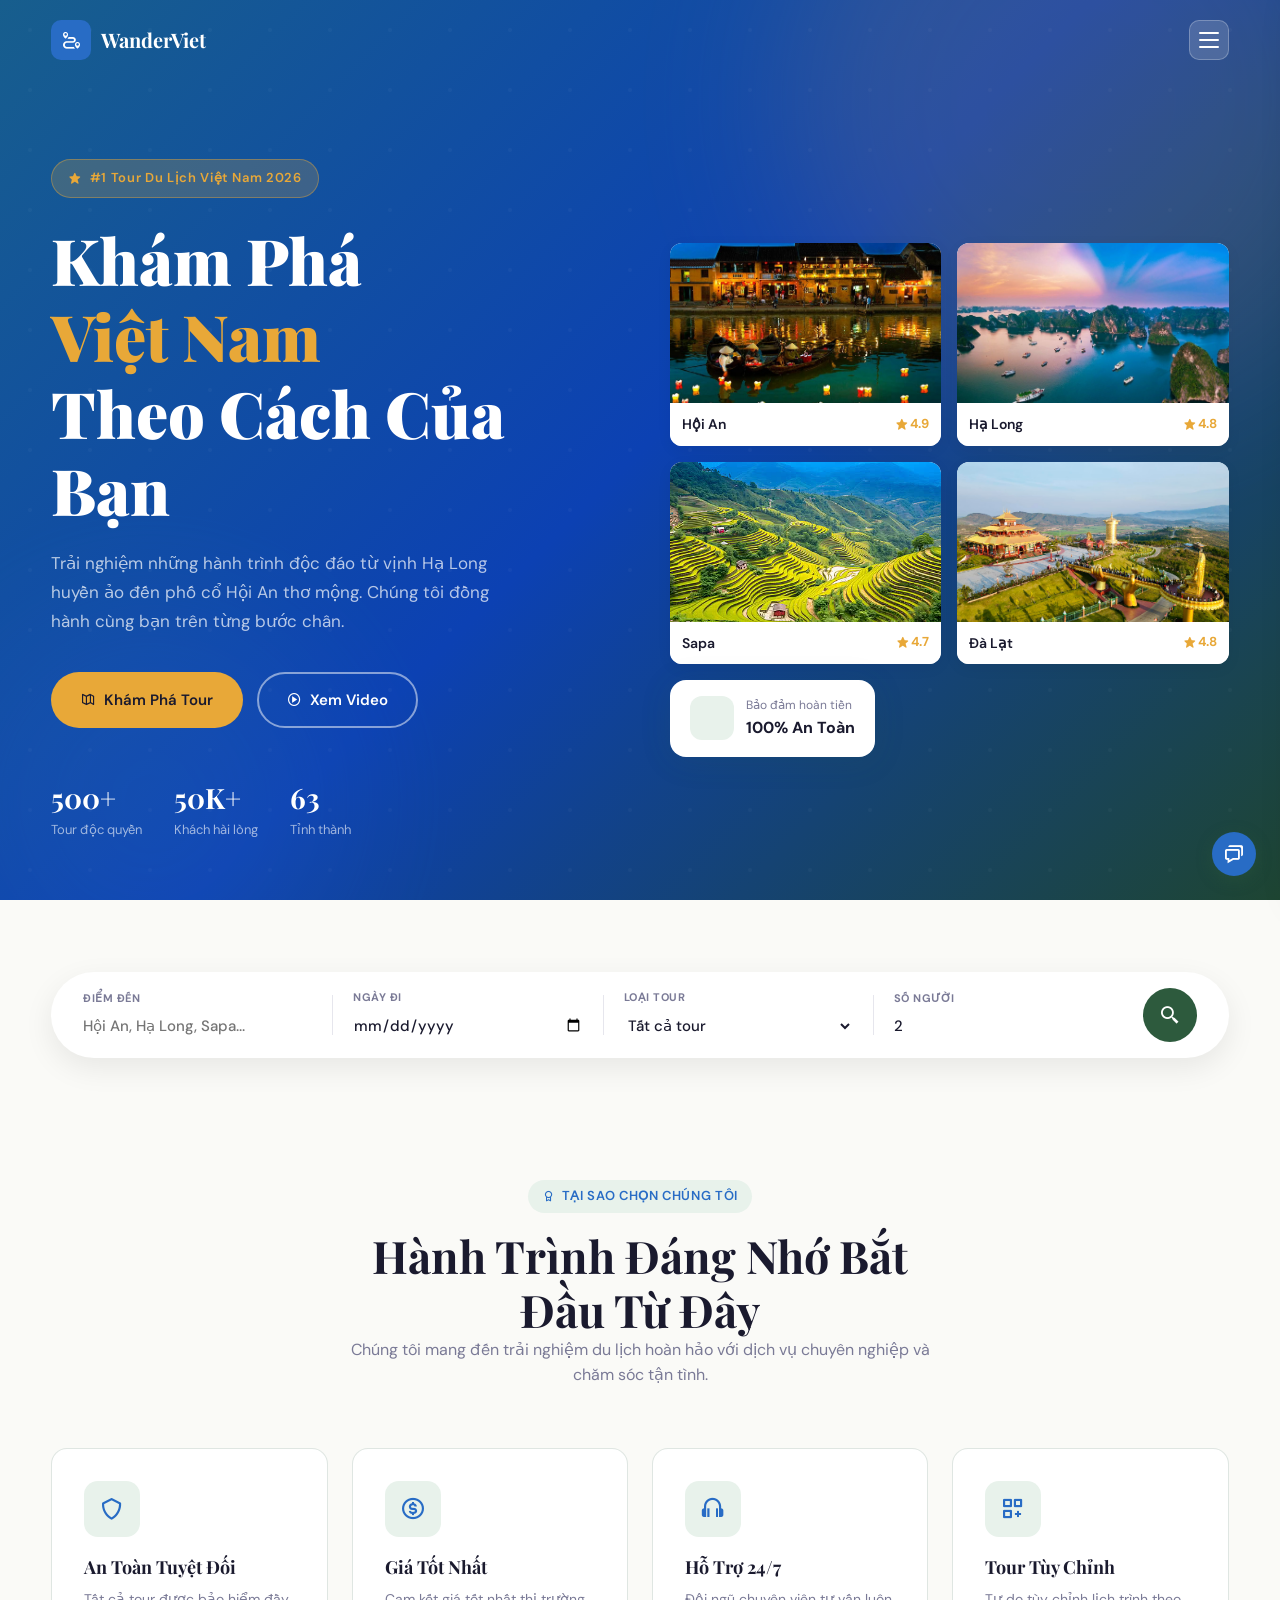
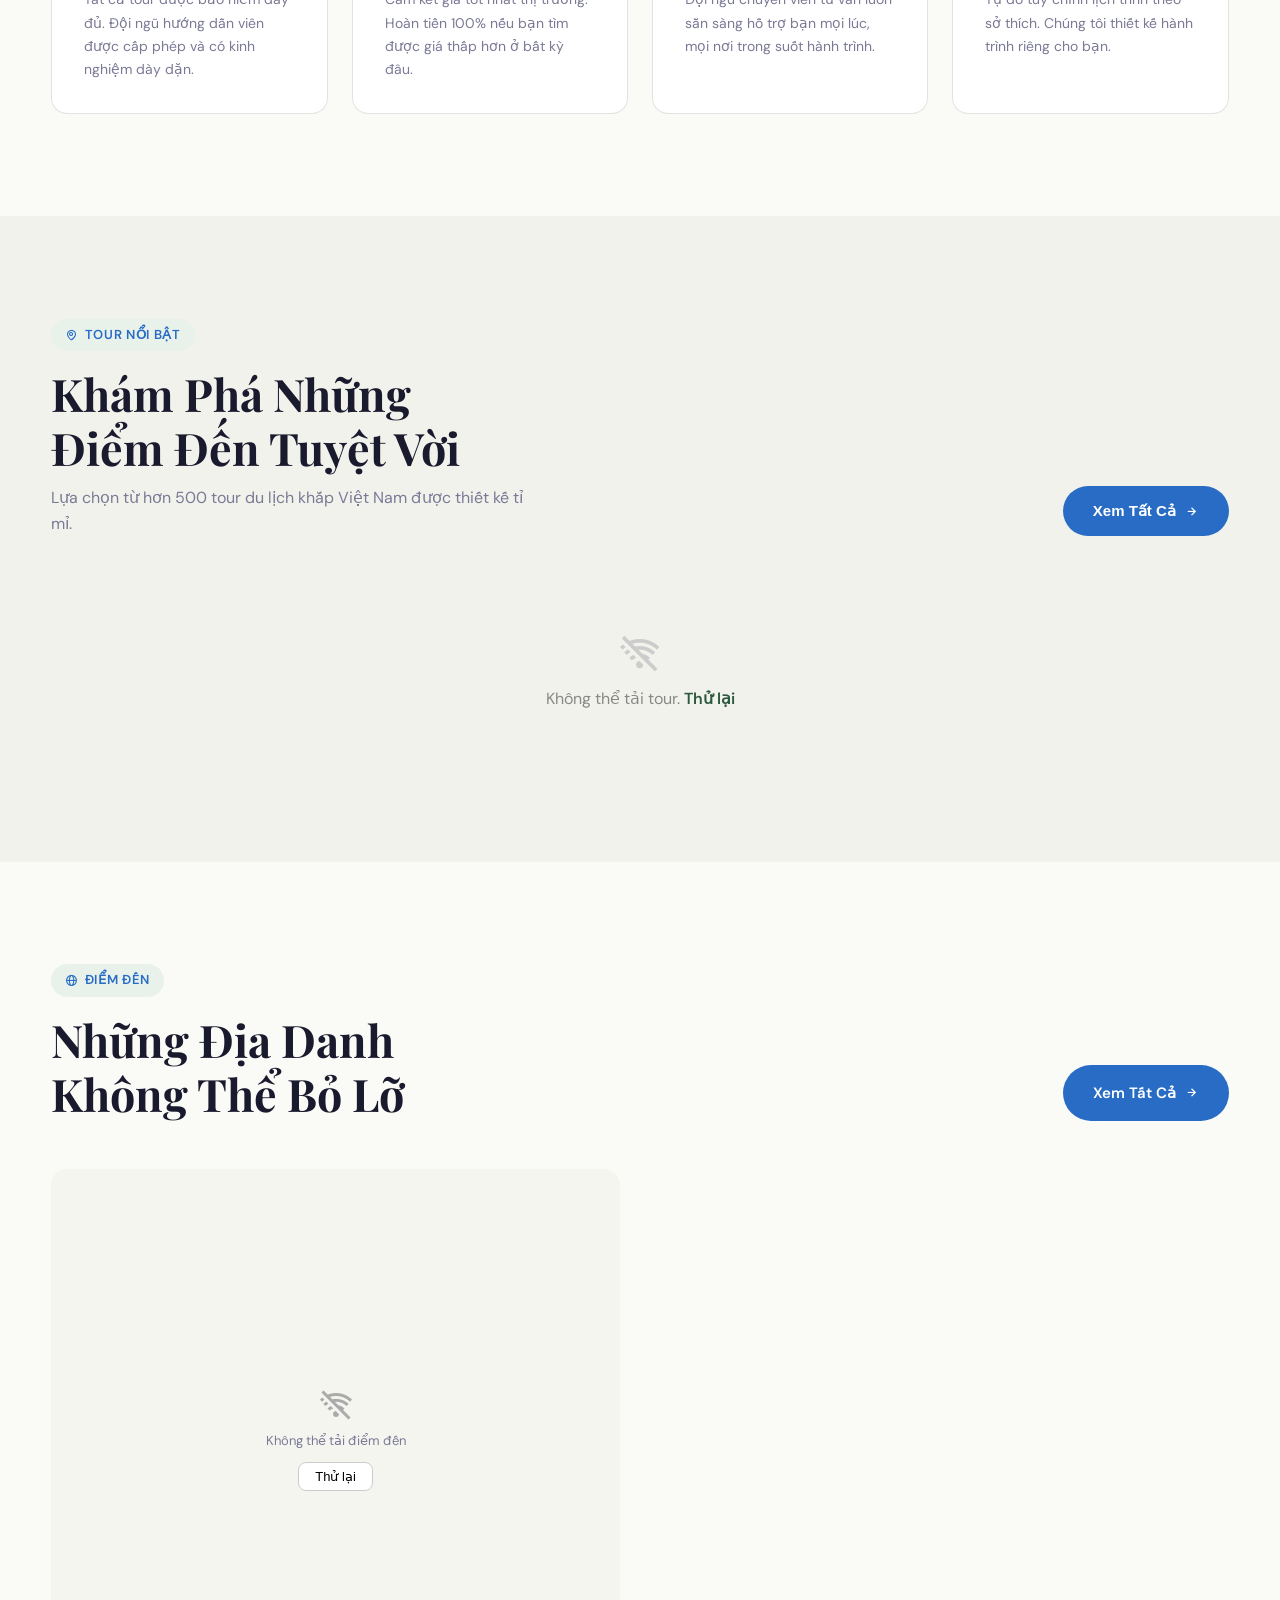
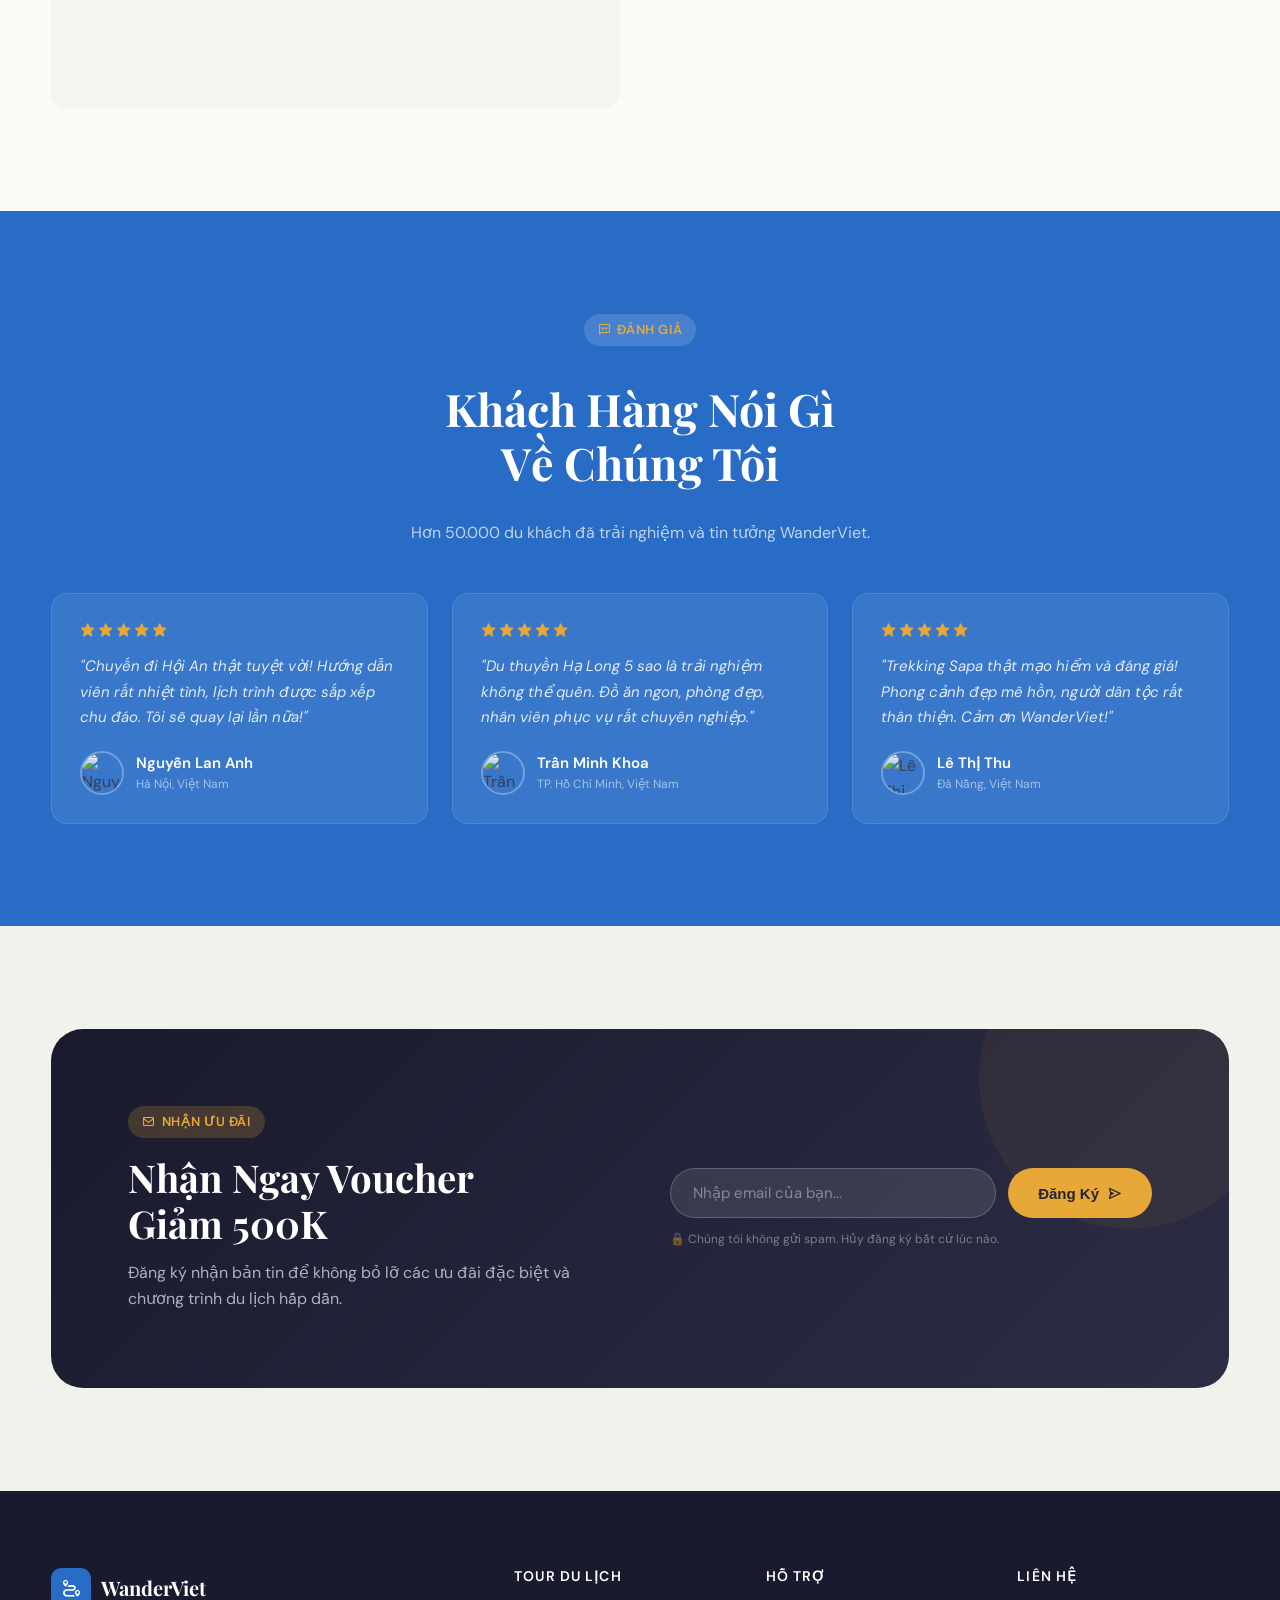
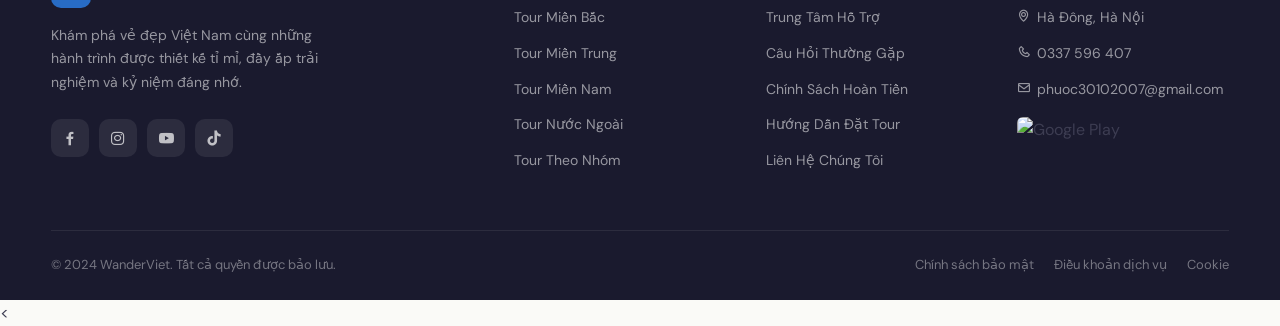
==== index.html @ bd436103 "Cap nhat trang web" ====
<!DOCTYPE html>
<html lang="vi">

<head>
    <meta charset="UTF-8">
    <meta name="viewport" content="width=device-width, initial-scale=1.0">
    <title>WanderViet — Khám Phá Việt Nam</title>
    <link rel="preconnect" href="https://fonts.googleapis.com">
    <link
        href="https://fonts.googleapis.com/css2?family=Playfair+Display:wght@400;700;900&family=DM+Sans:wght@300;400;500;600&display=swap"
        rel="stylesheet">
    <link rel="stylesheet" href="https://unpkg.com/boxicons@2.1.4/css/boxicons.min.css">
    <link rel="stylesheet" href="css/app.css">
    <script>
        // Chạy sớm nhất có thể (trước khi render DOM) để tránh flash chữ "Đăng nhập"
        (function() {
            try {
                var raw = sessionStorage.getItem('currentUser')
                    || localStorage.getItem('currentUser')
                    || localStorage.getItem('googleUser');
                if (raw && JSON.parse(raw)) {
                    // Inject style tạm thời ẩn nav-guest ngay lập tức
                    var s = document.createElement('style');
                    s.id = '_auth_pre';
                    s.textContent = '#nav-guest { display: none !important; } #mobile-login-link { display: none !important; }';
                    document.head.appendChild(s);
                }
            } catch(e) {}
        })();
    </script>
</head>

<body>

    <nav class="navbar" id="navbar">
        <div class="container">
            <a href="index.html" class="nav-logo">
                <div class="nav-logo-icon">
                    <i class='bx bx-trip'></i>
                </div>
                <span class="nav-logo-text">WanderViet</span>
            </a>
            <ul class="nav-links">
                <li><a href="#tours">Tour</a></li>
                <li><a href="#destinations">Điểm Đến</a></li>
                <li><a href="#about">Về Chúng Tôi</a></li>
                <li><a href="#blog">Blog</a></li>
                <li><a href="#contact">Liên Hệ</a></li>
            </ul>
            <div class="nav-actions">
                <a href="public.html" class="nav-login" style="display:flex;align-items:center;gap:6px;"><i
                        class='bx bx-trip' style="font-size:16px"></i> TripSync</a>

                <div id="nav-guest">
                    <a href="login.html" class="nav-login">Đăng nhập</a>
                    <a href="login.html" class="btn nav-cta">Đăng ký</a>
                </div>

                <div id="nav-user" class="nav-user-wrap" style="display:none;">
                    <button class="nav-avatar-btn" id="nav-avatar-btn" onclick="toggleUserDropdown()"
                        aria-label="Tài khoản">
                        <img loading="lazy" id="nav-avatar-img" src="" alt="Avatar" class="nav-avatar-img"
                            referrerpolicy="no-referrer">
                        <span id="nav-user-name" class="nav-user-name"></span>
                        <i class='bx bx-chevron-down nav-chevron' id="nav-chevron"></i>
                    </button>
                    <div class="nav-user-dropdown" id="nav-user-dropdown">
                        <div class="nav-dropdown-header">
                            <img loading="lazy" id="nav-drop-avatar" src="" alt="Avatar" referrerpolicy="no-referrer">
                            <div>
                                <div id="nav-drop-name" class="nav-drop-name"></div>
                                <div id="nav-drop-email" class="nav-drop-email"></div>
                            </div>
                        </div>
                        <div class="nav-dropdown-divider"></div>
                        <a href="public.html" class="nav-dropdown-item">
                            <i class='bx bx-trip'></i> Chuyến đi của tôi
                        </a>
                        <a href="#" class="nav-dropdown-item"
                            onclick="showToast('Tính năng đang phát triển!','info');return false;">
                            <i class='bx bx-user'></i> Hồ sơ cá nhân
                        </a>
                        <a href="#" class="nav-dropdown-item"
                            onclick="showToast('Tính năng đang phát triển!','info');return false;">
                            <i class='bx bx-cog'></i> Cài đặt
                        </a>
                        <div class="nav-dropdown-divider"></div>
                        <button class="nav-dropdown-item nav-dropdown-logout" onclick="handleLogout()">
                            <i class='bx bx-log-out'></i> Đăng xuất
                        </button>
                    </div>
                </div>
            </div>
            <button class="nav-hamburger" id="nav-hamburger" aria-label="Mở menu" onclick="toggleMobileMenu()">
                <span></span><span></span><span></span>
            </button>
        </div>
    </nav>

    <div class="mobile-menu-overlay" id="mobile-overlay" onclick="closeMobileMenu()"></div>
    <div class="mobile-menu" id="mobile-menu">
        <div class="mobile-menu-header">
            <div class="nav-logo">
                <div class="nav-logo-icon"><i class='bx bx-trip'></i></div>
                <span class="nav-logo-text" style="color:var(--dark)">WanderViet</span>
            </div>
            <button class="mobile-menu-close" onclick="closeMobileMenu()" aria-label="Đóng menu">
                <i class='bx bx-x'></i>
            </button>
        </div>
        <nav class="mobile-menu-nav">
            <a href="#tours" onclick="closeMobileMenu()"><i class='bx bx-map-alt'></i> Tour</a>
            <a href="#destinations" onclick="closeMobileMenu()"><i class='bx bx-compass'></i> Điểm Đến</a>
            <a href="#about" onclick="closeMobileMenu()"><i class='bx bx-info-circle'></i> Về Chúng Tôi</a>
            <a href="#blog" onclick="closeMobileMenu()"><i class='bx bx-news'></i> Blog</a>
            <a href="#contact" onclick="closeMobileMenu()"><i class='bx bx-envelope'></i> Liên Hệ</a>
        </nav>
        <div class="mobile-menu-divider"></div>
        <div class="mobile-menu-pages">
            <p class="mobile-menu-section-label">Chuyển trang</p>
            <a href="public.html"><i class='bx bx-trip'></i> TripSync — Xem chuyến đi</a>
            <a href="login.html" id="mobile-login-link"><i class='bx bx-log-in'></i> Đăng nhập</a>
            <a href="admin.html"><i class='bx bx-shield'></i> Quản trị Admin</a>
        </div>
        <div class="mobile-menu-footer" id="mobile-footer-guest">
            <a href="login.html" class="btn btn-accent" style="width:100%;text-align:center;justify-content:center;">
                <i class='bx bx-user-plus'></i> Đăng ký ngay
            </a>
        </div>
        <div class="mobile-menu-footer" id="mobile-footer-user" style="display:none;">
            <div class="mobile-user-info">
                <img loading="lazy" id="mobile-avatar" src="" alt="Avatar" class="mobile-user-avatar" referrerpolicy="no-referrer">
                <div>
                    <div id="mobile-user-name" style="font-weight:600;font-size:14px;color:var(--dark)"></div>
                    <div id="mobile-user-email" style="font-size:12px;color:var(--text-muted)"></div>
                </div>
            </div>
            <button onclick="handleLogout()" class="btn"
                style="width:100%;text-align:center;justify-content:center;background:#FEF2F2;color:#DC2626;border:1.5px solid #FECACA;margin-top:10px;">
                <i class='bx bx-log-out'></i> Đăng xuất
            </button>
        </div>
    </div>

    <section class="hero">
        <div class="hero-blob hero-blob-1"></div>
        <div class="hero-blob hero-blob-2"></div>
        <div class="container">
            <div class="hero-content">
                <div class="hero-badge">
                    <i class='bx bxs-star'></i> #1 Tour Du Lịch Việt Nam 2026
                </div>
                <h1 class="hero-title">
                    Khám Phá<br><span>Việt Nam</span><br>Theo Cách Của Bạn
                </h1>
                <p class="hero-desc">
                    Trải nghiệm những hành trình độc đáo từ vịnh Hạ Long huyền ảo đến phố cổ Hội An thơ mộng. Chúng tôi
                    đồng hành cùng bạn trên từng bước chân.
                </p>
                <div class="hero-actions">
                    <a href="#tours" class="btn btn-accent">
                        <i class='bx bx-map-alt'></i> Khám Phá Tour
                    </a>
                    <a href="#about" class="btn btn-outline">
                        <i class='bx bx-play-circle'></i> Xem Video
                    </a>
                </div>
                <div class="hero-stats">
                    <div class="hero-stat">
                        <div class="hero-stat-num">500+</div>
                        <div class="hero-stat-label">Tour độc quyền</div>
                    </div>
                    <div class="hero-stat">
                        <div class="hero-stat-num">50K+</div>
                        <div class="hero-stat-label">Khách hài lòng</div>
                    </div>
                    <div class="hero-stat">
                        <div class="hero-stat-num">63</div>
                        <div class="hero-stat-label">Tỉnh thành</div>
                    </div>
                </div>
            </div>

            <div class="hero-visual">
                <div class="hero-img-grid"
                    style="display:grid;grid-template-columns:1fr 1fr;gap:16px;align-items:start;">

                    <div class="hero-img-card"
                        style="margin-top:0!important; background: #fff; border-radius: 12px; overflow: hidden; box-shadow: 0 4px 15px rgba(0,0,0,0.05);">
                        <img loading="lazy" src="media/HoiAn.jpg" alt="Hội An"
                            style="display:block;width:100%;height:160px;object-fit:cover;">
                        <div class="hero-img-info"
                            style="padding: 10px 12px; display: flex; justify-content: space-between; align-items: center; background: #fff;">
                            <span style="font-weight: 600; color: #1A1A2E; font-size: 14px;">Hội An</span>
                            <span class="rating"
                                style="color: #E8A838; font-weight: 700; font-size: 13px; display: flex; align-items: center; gap: 2px;"><i
                                    class='bx bxs-star'></i> 4.9</span>
                        </div>
                    </div>

                    <div class="hero-img-card"
                        style="margin-top:0!important; background: #fff; border-radius: 12px; overflow: hidden; box-shadow: 0 4px 15px rgba(0,0,0,0.05);">
                        <img loading="lazy" src="media/VinhHaLong.jpg" alt="Hạ Long"
                            style="display:block;width:100%;height:160px;object-fit:cover;">
                        <div class="hero-img-info"
                            style="padding: 10px 12px; display: flex; justify-content: space-between; align-items: center; background: #fff;">
                            <span style="font-weight: 600; color: #1A1A2E; font-size: 14px;">Hạ Long</span>
                            <span class="rating"
                                style="color: #E8A838; font-weight: 700; font-size: 13px; display: flex; align-items: center; gap: 2px;"><i
                                    class='bx bxs-star'></i> 4.8</span>
                        </div>
                    </div>

                    <div class="hero-img-card"
                        style="margin-top:0!important; background: #fff; border-radius: 12px; overflow: hidden; box-shadow: 0 4px 15px rgba(0,0,0,0.05);">
                        <img loading="lazy" src="media/SaPa.jpg" alt="Sapa"
                            style="display:block;width:100%;height:160px;object-fit:cover;">
                        <div class="hero-img-info"
                            style="padding: 10px 12px; display: flex; justify-content: space-between; align-items: center; background: #fff;">
                            <span style="font-weight: 600; color: #1A1A2E; font-size: 14px;">Sapa</span>
                            <span class="rating"
                                style="color: #E8A838; font-weight: 700; font-size: 13px; display: flex; align-items: center; gap: 2px;"><i
                                    class='bx bxs-star'></i> 4.7</span>
                        </div>
                    </div>

                    <div class="hero-img-card"
                        style="margin-top:0!important; background: #fff; border-radius: 12px; overflow: hidden; box-shadow: 0 4px 15px rgba(0,0,0,0.05);">
                        <img loading="lazy" src="media/DaLat.png" alt="Đà Lạt"
                            style="display:block;width:100%;height:160px;object-fit:cover;">
                        <div class="hero-img-info"
                            style="padding: 10px 12px; display: flex; justify-content: space-between; align-items: center; background: #fff;">
                            <span style="font-weight: 600; color: #1A1A2E; font-size: 14px;">Đà Lạt</span>
                            <span class="rating"
                                style="color: #E8A838; font-weight: 700; font-size: 13px; display: flex; align-items: center; gap: 2px;"><i
                                    class='bx bxs-star'></i> 4.8</span>
                        </div>
                    </div>

                </div>
                <div class="hero-card-float">
                    <div class="hero-card-icon">
                        <i class='bx bxs-shield-check'></i>
                    </div>
                    <div class="hero-card-text">
                        <p>Bảo đảm hoàn tiền</p>
                        <strong>100% An Toàn</strong>
                    </div>
                </div>
            </div>
        </div>
    </section>

    <section class="search-section">
        <div class="container">
            <div class="search-wrapper">

                <div class="search-field">
                    <label>Điểm Đến</label>
                    <input type="text" placeholder="Hội An, Hạ Long, Sapa...">
                </div>

                <div class="search-divider"></div>

                <div class="search-field">
                    <label>Ngày Đi</label>
                    <input type="date">
                </div>

                <div class="search-divider"></div>

                <div class="search-field">
                    <label>Loại Tour</label>
                    <select>
                        <option value="Tất cả tour">Tất cả tour</option>
                        <option value="Biển & Đảo">Biển & Đảo</option>
                        <option value="Núi & Cao Nguyên">Núi & Cao Nguyên</option>
                        <option value="Phố Cổ">Phố Cổ</option>
                        <option value="Miền Tây">Miền Tây</option>
                    </select>
                </div>

                <div class="search-divider"></div>

                <div class="search-field">
                    <label>Số Người</label>
                    <input type="number" min="1" value="2">
                </div>

                <button class="search-btn" aria-label="Tìm kiếm">
                    <i class='bx bx-search-alt-2'></i>
                </button>

            </div>
        </div>
    </section>

    <section class="section features" id="about">
        <div class="container">
            <div class="features-header">
                <span class="tag"><i class='bx bx-award'></i> Tại Sao Chọn Chúng Tôi</span>
                <h2>Hành Trình Đáng Nhớ Bắt Đầu Từ Đây</h2>
                <p>Chúng tôi mang đến trải nghiệm du lịch hoàn hảo với dịch vụ chuyên nghiệp và chăm sóc tận tình.</p>
            </div>
            <div class="features-grid">
                <div class="feature-card">
                    <div class="feature-icon"><i class='bx bx-shield'></i></div>
                    <h3>An Toàn Tuyệt Đối</h3>
                    <p>Tất cả tour được bảo hiểm đầy đủ. Đội ngũ hướng dẫn viên được cấp phép và có kinh nghiệm dày dặn.
                    </p>
                </div>
                <div class="feature-card">
                    <div class="feature-icon"><i class='bx bx-dollar-circle'></i></div>
                    <h3>Giá Tốt Nhất</h3>
                    <p>Cam kết giá tốt nhất thị trường. Hoàn tiền 100% nếu bạn tìm được giá thấp hơn ở bất kỳ đâu.</p>
                </div>
                <div class="feature-card">
                    <div class="feature-icon"><i class='bx bx-headphone'></i></div>
                    <h3>Hỗ Trợ 24/7</h3>
                    <p>Đội ngũ chuyên viên tư vấn luôn sẵn sàng hỗ trợ bạn mọi lúc, mọi nơi trong suốt hành trình.</p>
                </div>
                <div class="feature-card">
                    <div class="feature-icon"><i class='bx bx-customize'></i></div>
                    <h3>Tour Tùy Chỉnh</h3>
                    <p>Tự do tùy chỉnh lịch trình theo sở thích. Chúng tôi thiết kế hành trình riêng cho bạn.</p>
                </div>
            </div>
        </div>
    </section>

    <section class="section tours" id="tours">
        <div class="container">
            <div class="section-header">
                <div class="section-header-left">
                    <span class="tag"><i class='bx bx-map'></i> Tour Nổi Bật</span>
                    <h2>Khám Phá Những<br>Điểm Đến Tuyệt Vời</h2>
                    <p>Lựa chọn từ hơn 500 tour du lịch khắp Việt Nam được thiết kế tỉ mỉ.</p>
                </div>
                <button onclick="openAllTripsModal()" class="btn btn-primary">Xem Tất Cả <i class='bx bx-right-arrow-alt'></i></button>
            </div>

            <!-- Loading skeleton -->
            <div id="tours-loading" class="tours-grid">
                <div class="tour-skeleton"></div>
                <div class="tour-skeleton"></div>
                <div class="tour-skeleton"></div>
            </div>

            <!-- Error state -->
            <div id="tours-error" style="display:none;text-align:center;padding:48px 20px;">
                <i class='bx bx-wifi-off' style="font-size:44px;color:#ccc;display:block;margin-bottom:10px;"></i>
                <p style="color:#888">Không thể tải tour. <a href="#" onclick="loadTours();return false;" style="color:#2D5A3D;font-weight:600;">Thử lại</a></p>
            </div>

            <!-- Tours grid (dynamic) -->
            <div id="tours-grid" class="tours-grid" style="display:none;"></div>

            <!-- Xem thêm -->
            <div id="tours-load-more" style="display:none;text-align:center;margin-top:36px;">
                <button onclick="showMoreTours()" class="btn btn-outline" style="padding:14px 36px;">
                    <i class='bx bx-plus-circle'></i> Xem Thêm Tour
                </button>
            </div>
        </div>
    </section>


    <section class="section destinations" id="destinations">
        <div class="container">
            <div class="section-header">
                <div class="section-header-left">
                    <span class="tag"><i class='bx bx-globe'></i> Điểm Đến</span>
                    <h2>Những Địa Danh<br>Không Thể Bỏ Lỡ</h2>
                </div>
                <a href="#" class="btn btn-primary">Xem Tất Cả <i class='bx bx-right-arrow-alt'></i></a>
            </div>

            <!-- Skeleton loading -->
            <div class="dest-grid" id="dest-skeleton">
                <div class="dest-card" style="background:linear-gradient(90deg,#f0f0f5 25%,#e4e4ee 50%,#f0f0f5 75%);background-size:200% 100%;animation:shimmerT 1.4s infinite;"></div>
                <div class="dest-card" style="background:linear-gradient(90deg,#f0f0f5 25%,#e4e4ee 50%,#f0f0f5 75%);background-size:200% 100%;animation:shimmerT 1.4s infinite;"></div>
                <div class="dest-card" style="background:linear-gradient(90deg,#f0f0f5 25%,#e4e4ee 50%,#f0f0f5 75%);background-size:200% 100%;animation:shimmerT 1.4s infinite;"></div>
                <div class="dest-card" style="background:linear-gradient(90deg,#f0f0f5 25%,#e4e4ee 50%,#f0f0f5 75%);background-size:200% 100%;animation:shimmerT 1.4s infinite;"></div>
                <div class="dest-card" style="background:linear-gradient(90deg,#f0f0f5 25%,#e4e4ee 50%,#f0f0f5 75%);background-size:200% 100%;animation:shimmerT 1.4s infinite;"></div>
            </div>

            <!-- Grid thật — ẩn đến khi load xong -->
            <div class="dest-grid" id="dest-grid" style="display:none;"></div>
        </div>
    </section>

    <script>
    async function loadDestinations() {
        const skeleton = document.getElementById('dest-skeleton');
        const grid     = document.getElementById('dest-grid');
        try {
            const data = await apiGet(API_CONFIG.endpoints.destinations);
            if (!data || !data.length) throw new Error('Không có dữ liệu');

            // Sắp xếp: featured trước, rồi theo popularity giảm dần
            const sorted = [...data].sort((a, b) => {
                if (a.featured && !b.featured) return -1;
                if (!a.featured && b.featured) return  1;
                return (b.popularity || 0) - (a.popularity || 0);
            });

            // Chỉ lấy 5 cái để khớp layout dest-grid (1 to lớn + 4 nhỏ)
            const top5 = sorted.slice(0, 5);

            grid.innerHTML = top5.map((dest, i) => {
                const tourLabel = dest.tourCount ? `${dest.tourCount} tour khả dụng` : dest.description || '';
                const ratingBadge = dest.rating
                    ? `<span style="
                        display:inline-flex;align-items:center;gap:4px;
                        background:rgba(255,255,255,0.18);backdrop-filter:blur(6px);
                        border:1px solid rgba(255,255,255,0.3);
                        border-radius:100px;padding:3px 10px;
                        font-size:12px;font-weight:600;color:#fff;margin-bottom:8px;">
                        <i class='bx bxs-star' style="color:#E8A838;font-size:13px"></i> ${dest.rating}
                      </span>`
                    : '';
                const catBadge = dest.category
                    ? `<span style="
                        display:inline-block;
                        background:rgba(232,168,56,0.85);
                        border-radius:100px;padding:2px 10px;
                        font-size:11px;font-weight:700;color:#1A1A2E;
                        margin-bottom:6px;margin-right:6px;">
                        ${dest.category}
                      </span>`
                    : '';
                return `
                <div class="dest-card" onclick="handleDestClick('${dest.slug || dest.name}', '${dest.name}')" title="${dest.description || dest.name}">
                    <img loading="lazy" src="${dest.image}" alt="${dest.name}"
                         onerror="this.src='https://images.unsplash.com/photo-1528360983277-13d401cdc186?w=800&h=600&fit=crop'">
                    <div class="dest-overlay">
                        <div>${catBadge}</div>
                        <div>${ratingBadge}</div>
                        <h3>${dest.name}</h3>
                        <p>${tourLabel}</p>
                    </div>
                </div>`;
            }).join('');

            skeleton.style.display = 'none';
            grid.style.display     = 'grid';

        } catch (err) {
            console.error('[Destinations]', err);
            // Fallback: hiện lại skeleton tĩnh nếu API lỗi
            skeleton.innerHTML = `
                <div class="dest-card" style="grid-row:1/3;display:flex;align-items:center;justify-content:center;background:#f5f5f0;">
                    <div style="text-align:center;color:#aaa">
                        <i class='bx bx-wifi-off' style="font-size:36px;display:block;margin-bottom:8px"></i>
                        <p style="font-size:13px">Không thể tải điểm đến</p>
                        <button onclick="loadDestinations()" style="margin-top:10px;padding:6px 16px;border:1px solid #ccc;border-radius:8px;background:#fff;cursor:pointer;font-size:13px;">
                            Thử lại
                        </button>
                    </div>
                </div>`;
        }
    }

    function handleDestClick(slug, name) {
        document.getElementById('book-tour').value = 'Tour ' + name;
        openModal('booking');
    }

    document.addEventListener('DOMContentLoaded', loadDestinations);
    </script>

    <script>
//api.js

/**
 * api.js - Cấu hình và helper cho Fetch API
 * Áp dụng: JSON & Fetch API, Promise, Error Handling, Loading states
 */

const API_CONFIG = {
    baseUrl:  'https://6a0367ff2afe8349b4b52e50.mockapi.io/api/v1',
    baseUrl2: 'https://6a03c8fe2afe8349b4b57ae0.mockapi.io/api/v1',
    endpoints: {
        trips:        '/trips',
        places:       '/places',
        destinations: '/destinations',
        members:      '/members',
        budgets:      '/budgets',
        notes:        '/notes'
    },
    timeout: 10000,
};

let apiState = {
    loading: false,
    error: null,
    cache: new Map()
};

function getFullUrl(endpoint)  { return `${API_CONFIG.baseUrl}${endpoint}`; }
function getFullUrl2(endpoint) { return `${API_CONFIG.baseUrl2}${endpoint}`; }

function getHeaders() {
    const headers = { 'Content-Type': 'application/json' };
    const token = localStorage.getItem('authToken');
    if (token) headers['Authorization'] = `Bearer ${token}`;
    return headers;
}

// ─── Core fetch (showLoading mặc định TẮT để tránh crash khi DOM chưa sẵn sàng) ───
async function fetchAPI(url, options = {}) {
    const config = {
        method: 'GET',
        headers: getHeaders(),
        ...options,
    };
    if (config.body && typeof config.body === 'object') {
        config.body = JSON.stringify(config.body);
    }

    const controller = new AbortController();
    const timeoutId  = setTimeout(() => controller.abort(), API_CONFIG.timeout);

    try {
        const response = await fetch(url, { ...config, signal: controller.signal });
        clearTimeout(timeoutId);
        if (!response.ok) throw new Error(`HTTP ${response.status}: ${response.statusText}`);
        return await response.json();
    } catch (error) {
        clearTimeout(timeoutId);
        if (error.name === 'AbortError') throw new Error('Yêu cầu bị hết thời gian chờ');
        throw error;
    }
}

// ─── CRUD — API 1 ───
async function apiGet(endpoint, id = null) {
    const url = id ? `${getFullUrl(endpoint)}/${id}` : getFullUrl(endpoint);
    return fetchAPI(url);
}
async function apiPost(endpoint, data) {
    return fetchAPI(getFullUrl(endpoint), { method: 'POST', body: data });
}
async function apiPut(endpoint, id, data) {
    return fetchAPI(`${getFullUrl(endpoint)}/${id}`, { method: 'PUT', body: data });
}
async function apiDelete(endpoint, id) {
    return fetchAPI(`${getFullUrl(endpoint)}/${id}`, { method: 'DELETE' });
}

// ─── CRUD — API 2 ───
async function apiGet2(endpoint, id = null) {
    const url = id ? `${getFullUrl2(endpoint)}/${id}` : getFullUrl2(endpoint);
    return fetchAPI(url);
}
async function apiPost2(endpoint, data) {
    return fetchAPI(getFullUrl2(endpoint), { method: 'POST', body: data });
}
async function apiPut2(endpoint, id, data) {
    return fetchAPI(`${getFullUrl2(endpoint)}/${id}`, { method: 'PUT', body: data });
}
async function apiDelete2(endpoint, id) {
    return fetchAPI(`${getFullUrl2(endpoint)}/${id}`, { method: 'DELETE' });
}

// ─── Gọi cả 2 API đồng thời (có cache 5 phút) ───
const _apiCache = new Map();
const _API_CACHE_TTL = 5 * 60 * 1000;
async function apiGetBoth(endpoint, id = null) {
    const cacheKey = endpoint + (id || '');
    const hit = _apiCache.get(cacheKey);
    if (hit && Date.now() - hit.ts < _API_CACHE_TTL) return hit.value;
    const [res1, res2] = await Promise.allSettled([
        apiGet(endpoint, id),
        apiGet2(endpoint, id)
    ]);
    const api1 = res1.status === 'fulfilled'
        ? (Array.isArray(res1.value) ? res1.value : [res1.value]).map(i => ({ ...i, _source: 'api1' }))
        : [];
    const api2 = res2.status === 'fulfilled'
        ? (Array.isArray(res2.value) ? res2.value : [res2.value]).map(i => ({ ...i, _source: 'api2' }))
        : [];
    if (res1.status === 'rejected') console.warn('[API 1 lỗi]', res1.reason?.message);
    if (res2.status === 'rejected') console.warn('[API 2 lỗi]', res2.reason?.message);
    const result = { api1, api2, combined: [...api1, ...api2] };
    _apiCache.set(cacheKey, { value: result, ts: Date.now() });
    return result;
}

async function getAllPlaces() {
    const { combined } = await apiGetBoth(API_CONFIG.endpoints.places);
    return combined;
}

async function getAllTrips() {
    const { combined } = await apiGetBoth(API_CONFIG.endpoints.trips);
    return combined;
}

// ─── UI Helpers ───
function showAppLoading(show) {
    apiState.loading = show;
    if (typeof document === 'undefined') return;
    let loader = document.getElementById('app-loader');
    if (show) {
        if (!loader) {
            loader = document.createElement('div');
            loader.id = 'app-loader';
            loader.style.cssText = 'position:fixed;top:0;left:0;width:100%;height:100%;display:flex;align-items:center;justify-content:center;background:rgba(255,255,255,0.8);z-index:9999;';
            loader.innerHTML = `<div style="text-align:center">
                <div style="width:40px;height:40px;border:4px solid #e6e6ed;border-top-color:#2D5A3D;border-radius:50%;animation:spin 0.8s linear infinite;margin:0 auto"></div>
                <p style="margin-top:12px;color:#7A7A96;font-size:14px">Đang tải dữ liệu...</p>
            </div>
            <style>@keyframes spin{to{transform:rotate(360deg)}}</style>`;
            document.body.appendChild(loader);
        }
        loader.style.display = 'flex';
    } else if (loader) {
        loader.style.display = 'none';
    }
}

function showToast(message, type = 'error') {
    if (typeof document === 'undefined') return;
    let container = document.getElementById('toast-container');
    if (!container) {
        container = document.createElement('div');
        container.id = 'toast-container';
        container.style.cssText = 'position:fixed;top:16px;right:16px;z-index:9999;display:flex;flex-direction:column;gap:8px;max-width:360px;';
        document.body.appendChild(container);
    }
    const colors = { error:'#DC2626', success:'#2D5A3D', warning:'#D97706', info:'#2563EB' };
    const icons  = { error:'bx-x-circle', success:'bx-check-circle', warning:'bx-error', info:'bx-info-circle' };
    const toast  = document.createElement('div');
    toast.style.cssText = `background:${colors[type]||colors.error};color:#fff;padding:12px 16px;border-radius:10px;display:flex;align-items:center;gap:10px;font-size:14px;box-shadow:0 4px 16px rgba(0,0,0,0.15);animation:slideIn 0.2s ease`;
    toast.innerHTML = `<i class="bx ${icons[type]||icons.error}" style="font-size:18px;flex-shrink:0"></i><span style="flex:1">${message}</span><button onclick="this.parentNode.remove()" style="background:none;border:none;color:#fff;cursor:pointer;font-size:18px;line-height:1;padding:0">&times;</button>`;
    container.appendChild(toast);
    setTimeout(() => toast.remove(), 5000);
}

// ─── Exports ───
if (typeof window !== 'undefined') {
    Object.assign(window, {
        API_CONFIG, apiState, fetchAPI,
        apiGet, apiPost, apiPut, apiDelete,
        apiGet2, apiPost2, apiPut2, apiDelete2,
        apiGetBoth, getAllPlaces, getAllTrips,
        showAppLoading, showToast
    });
}
if (typeof module !== 'undefined' && module.exports) {
    module.exports = {
        API_CONFIG, apiState, fetchAPI,
        apiGet, apiPost, apiPut, apiDelete,
        apiGet2, apiPost2, apiPut2, apiDelete2,
        apiGetBoth, getAllPlaces, getAllTrips,
        showAppLoading, showToast
    };
}
</script>
    <script>
    // ============================================================
    // TOURS NỔI BẬT — gộp từ 2 API dùng apiGetBoth('/trips')
    // ============================================================
    const FALLBACK_IMGS = [
        'https://images.unsplash.com/photo-1528360983277-13d401cdc186?w=600&h=400&fit=crop',
        'https://images.unsplash.com/photo-1576091160550-2173dba999ef?w=600&h=400&fit=crop',
        'https://images.unsplash.com/photo-1555400038-63f5ba517a47?w=600&h=400&fit=crop',
        'https://images.unsplash.com/photo-1570366583862-f91883984fde?w=600&h=400&fit=crop',
        'https://images.unsplash.com/photo-1558618666-fcd25c85cd64?w=600&h=400&fit=crop',
    ];
    const BADGES = ['Bán Chạy', 'Hot', '', 'Mới', 'Ưu Đãi'];
    let allTrips = [], originalOrder = [], shownCount = 6;
    let tripWishlist = JSON.parse(localStorage.getItem('wv_trip_wishlist') || '[]');

    // Tạo key duy nhất cho mỗi trip: ưu tiên id hợp lệ, fallback dùng name+dest+index
    function _getTripKey(trip, index) {
        const id = String(trip.id || trip._id || '');
        if (id && id !== 'NaN' && id !== 'undefined' && id !== '') return id;
        const name = trip.name || trip.title || trip.tripName || '';
        const dest = trip.destination || trip.location || '';
        const fallback = name + '__' + dest;
        return fallback || ('idx_' + index);
    }

    function sortTripsByLiked() {
        allTrips = [
            ...originalOrder.filter((t, i) => tripWishlist.includes(_getTripKey(t, i))),
            ...originalOrder.filter((t, i) => !tripWishlist.includes(_getTripKey(t, i)))
        ];
    }

    async function loadTours() {
        const loadingEl = document.getElementById('tours-loading');
        const errorEl   = document.getElementById('tours-error');
        const gridEl    = document.getElementById('tours-grid');
        loadingEl.style.display = 'grid';
        errorEl.style.display   = 'none';
        gridEl.style.display    = 'none';
        try {
            const { combined } = await apiGetBoth(API_CONFIG.endpoints.trips);
            if (!combined.length) throw new Error('Không có dữ liệu');
            originalOrder = combined;
            sortTripsByLiked();
            renderTours();
            loadingEl.style.display = 'none';
            gridEl.style.display    = 'grid';
        } catch (err) {
            console.error('[Tours]', err);
            loadingEl.style.display = 'none';
            errorEl.style.display   = 'block';
        }
    }

    function renderTours() {
        const gridEl  = document.getElementById('tours-grid');
        const moreBtn = document.getElementById('tours-load-more');
        gridEl.innerHTML = allTrips.slice(0, shownCount).map(buildTourCard).join('');
        gridEl.style.display = 'grid';
        if (moreBtn) moreBtn.style.display = allTrips.length > shownCount ? 'block' : 'none';
    }

    function buildTourCard(trip, index) {
        const name    = trip.name || trip.title || trip.tripName || 'Tour Du Lịch';
        const loc     = trip.location || trip.destination || trip.place || trip.city || 'Việt Nam';
        const img     = trip.image || trip.imageUrl || trip.img || trip.cover || FALLBACK_IMGS[index % FALLBACK_IMGS.length];
        const price   = trip.price || trip.budget || trip.cost || '';
        const days    = trip.days || trip.duration || '';
        const members = trip.maxMembers || trip.members || '';
        const rating  = parseFloat(trip.rating || trip.rate || (4.5 + Math.random()*0.4)).toFixed(1);
        const reviews = trip.reviews || Math.floor(Math.random()*200+30);
        const badge   = trip.badge || BADGES[index % BADGES.length];
        const priceStr = price ? Number(price).toLocaleString('vi-VN') + 'đ' : 'Liên hệ';

        const origIdx = originalOrder.indexOf(trip);
        const tripKey = _getTripKey(trip, origIdx >= 0 ? origIdx : index);
        const isFaved = tripWishlist.includes(tripKey);
        const safeKey  = tripKey.replace(/\\/g, '\\\\').replace(/'/g, "\\'");
        const safeName = name.replace(/'/g, "\\'");

        return `
        <div class="tour-card" onclick="openBookingForTour('${safeName}')" style="cursor:pointer">
            <div class="tour-img">
                <img loading="lazy" src="${img}" alt="${name}" onerror="this.src='${FALLBACK_IMGS[index%FALLBACK_IMGS.length]}'">
                ${badge ? `<span class="tour-badge${badge==='Hot'?' hot':''}">` + badge + `</span>` : ''}
                <button class="tour-wishlist" data-trip-key="${safeKey}" style="${isFaved ? 'background:#E84848' : ''}" onclick="toggleTourWishlist(event, this)">
                    <i class='bx ${isFaved ? "bxs-heart" : "bx-heart"}' style="${isFaved ? 'color:white' : ''}"></i>
                </button>
            </div>
            <div class="tour-body">
                <div class="tour-location"><i class='bx bx-map-pin'></i> ${loc}</div>
                <h3 class="tour-title">${name}</h3>
                <div class="tour-meta">
                    ${days    ? `<div class="tour-meta-item"><i class='bx bx-time-five'></i> ${days} ngày</div>` : ''}
                    ${members ? `<div class="tour-meta-item"><i class='bx bx-group'></i> Tối đa ${members} người</div>` : ''}
                </div>
                <div class="tour-footer">
                    <div class="tour-price"><span>Từ</span><br><strong>${priceStr}</strong></div>
                    <div class="tour-rating"><i class='bx bxs-star'></i> ${rating} (${reviews})</div>
                </div>
            </div>
        </div>`;
    }

    function showMoreTours() { shownCount += 3; renderTours(); }

    function openBookingForTour(tourName) {
        if (!(sessionStorage.getItem('currentUser')||localStorage.getItem('currentUser')||localStorage.getItem('googleUser'))) { showLoginPrompt(tourName); return; }
        const bookTourEl = document.getElementById('book-tour');
        if (bookTourEl) bookTourEl.value = tourName;
        openModal('booking');
    }

    function toggleTourWishlist(e, btn) {
        e.stopPropagation();
        if (!(sessionStorage.getItem('currentUser')||localStorage.getItem('currentUser')||localStorage.getItem('googleUser'))) { showLoginPrompt(); return; }
        const icon    = btn.querySelector('i');
        const tripKey = btn.dataset.tripKey;
        const isFav   = icon.classList.contains('bxs-heart');
        let msg = '', type = 'success';
        if (!isFav) {
            if (tripKey && !tripWishlist.includes(tripKey)) tripWishlist.push(tripKey);
            msg = 'Đã ghim tour lên đầu ❤️'; type = 'success';
        } else {
            tripWishlist = tripWishlist.filter(k => k !== tripKey);
            msg = 'Đã bỏ ghim tour'; type = 'info';
        }
        localStorage.setItem('wv_trip_wishlist', JSON.stringify(tripWishlist));

        // Chỉ update button được click, không render lại toàn bộ grid
        const nowFav = tripWishlist.includes(tripKey);
        icon.className = 'bx ' + (nowFav ? 'bxs-heart' : 'bx-heart');
        icon.style.color = nowFav ? 'white' : '';
        btn.style.background = nowFav ? '#E84848' : '';

        // Sắp xếp lại phía sau bằng requestIdleCallback — không block UI
        sortTripsByLiked();
        const reorder = () => renderTours();
        if (window.requestIdleCallback) requestIdleCallback(reorder);
        else setTimeout(reorder, 200);

        const modal = document.getElementById('all-trips-modal');
        if (modal && modal.style.display === 'flex') filterModalTrips();
        if (typeof showToast === 'function') showToast(msg, type);
    }

    window.toggleTourWishlist = toggleTourWishlist;
    window.renderTours        = renderTours;

    document.addEventListener('DOMContentLoaded', loadTours);
    </script>

    <section class="section testimonials">
        <div class="container">
            <div class="section-header"
                style="justify-content: center; text-align: center; flex-direction: column; align-items: center; margin-bottom: 48px;">
                <span class="tag"><i class='bx bx-comment-dots'></i> Đánh Giá</span>
                <h2>Khách Hàng Nói Gì<br>Về Chúng Tôi</h2>
                <p>Hơn 50.000 du khách đã trải nghiệm và tin tưởng WanderViet.</p>
            </div>
            <div class="testi-grid">
                <div class="testi-card">
                    <div class="testi-stars">
                        <i class='bx bxs-star'></i><i class='bx bxs-star'></i><i class='bx bxs-star'></i><i
                            class='bx bxs-star'></i><i class='bx bxs-star'></i>
                    </div>
                    <p class="testi-text">"Chuyến đi Hội An thật tuyệt vời! Hướng dẫn viên rất nhiệt tình, lịch trình
                        được sắp xếp chu đáo. Tôi sẽ quay lại lần nữa!"</p>
                    <div class="testi-author">
                        <img loading="lazy" class="testi-avatar" src="https://i.pravatar.cc/80?img=47" alt="Nguyễn Lan Anh">
                        <div>
                            <div class="testi-name">Nguyễn Lan Anh</div>
                            <div class="testi-location">Hà Nội, Việt Nam</div>
                        </div>
                    </div>
                </div>
                <div class="testi-card">
                    <div class="testi-stars">
                        <i class='bx bxs-star'></i><i class='bx bxs-star'></i><i class='bx bxs-star'></i><i
                            class='bx bxs-star'></i><i class='bx bxs-star'></i>
                    </div>
                    <p class="testi-text">"Du thuyền Hạ Long 5 sao là trải nghiệm không thể quên. Đồ ăn ngon, phòng đẹp,
                        nhân viên phục vụ rất chuyên nghiệp."</p>
                    <div class="testi-author">
                        <img loading="lazy" class="testi-avatar" src="https://i.pravatar.cc/80?img=32" alt="Trần Minh Khoa">
                        <div>
                            <div class="testi-name">Trần Minh Khoa</div>
                            <div class="testi-location">TP. Hồ Chí Minh, Việt Nam</div>
                        </div>
                    </div>
                </div>
                <div class="testi-card">
                    <div class="testi-stars">
                        <i class='bx bxs-star'></i><i class='bx bxs-star'></i><i class='bx bxs-star'></i><i
                            class='bx bxs-star'></i><i class='bx bxs-star'></i>
                    </div>
                    <p class="testi-text">"Trekking Sapa thật mạo hiểm và đáng giá! Phong cảnh đẹp mê hồn, người dân tộc
                        rất thân thiện. Cảm ơn WanderViet!"</p>
                    <div class="testi-author">
                        <img loading="lazy" class="testi-avatar" src="https://i.pravatar.cc/80?img=25" alt="Lê Thị Thu">
                        <div>
                            <div class="testi-name">Lê Thị Thu</div>
                            <div class="testi-location">Đà Nẵng, Việt Nam</div>
                        </div>
                    </div>
                </div>
            </div>
        </div>
    </section>

    <section class="section newsletter">
        <div class="container">
            <div class="newsletter-box">
                <div class="newsletter-content">
                    <span class="tag" style="background: rgba(232,168,56,0.2); color: var(--accent);">
                        <i class='bx bx-envelope'></i> Nhận Ưu Đãi
                    </span>
                    <h2>Nhận Ngay Voucher<br>Giảm 500K</h2>
                    <p>Đăng ký nhận bản tin để không bỏ lỡ các ưu đãi đặc biệt và chương trình du lịch hấp dẫn.</p>
                </div>
                <div class="newsletter-form-wrap">
                    <div class="newsletter-form">
                        <input class="newsletter-input" type="email" placeholder="Nhập email của bạn...">
                        <button class="btn btn-accent">Đăng Ký <i class='bx bx-send'></i></button>
                    </div>
                    <p style="color: rgba(255,255,255,0.4); font-size: 12px; margin-top: 12px;">
                        🔒 Chúng tôi không gửi spam. Hủy đăng ký bất cứ lúc nào.
                    </p>
                </div>
            </div>
        </div>
    </section>

    <footer class="footer" id="contact">
        <div class="container">
            <div class="footer-grid">
                <div class="footer-brand">
                    <a href="index.html" class="nav-logo" style="margin-bottom: 0;">
                        <div class="nav-logo-icon">
                            <i class='bx bx-trip'></i>
                        </div>
                        <span
                            style="font-family: 'Playfair Display', serif; font-weight: 700; font-size: 20px; color: white;">WanderViet</span>
                    </a>
                    <p>Khám phá vẻ đẹp Việt Nam cùng những hành trình được thiết kế tỉ mỉ, đầy ắp trải nghiệm và kỷ niệm
                        đáng nhớ.</p>
                    <div class="footer-socials">
                        <a href="#" class="footer-social"><i class='bx bxl-facebook'></i></a>
                        <a href="#" class="footer-social"><i class='bx bxl-instagram'></i></a>
                        <a href="#" class="footer-social"><i class='bx bxl-youtube'></i></a>
                        <a href="#" class="footer-social"><i class='bx bxl-tiktok'></i></a>
                    </div>
                </div>
                <div class="footer-col">
                    <h4>Tour Du Lịch</h4>
                    <ul>
                        <li><a href="#">Tour Miền Bắc</a></li>
                        <li><a href="#">Tour Miền Trung</a></li>
                        <li><a href="#">Tour Miền Nam</a></li>
                        <li><a href="#">Tour Nước Ngoài</a></li>
                        <li><a href="#">Tour Theo Nhóm</a></li>
                    </ul>
                </div>
                <div class="footer-col">
                    <h4>Hỗ Trợ</h4>
                    <ul>
                        <li><a href="#">Trung Tâm Hỗ Trợ</a></li>
                        <li><a href="#">Câu Hỏi Thường Gặp</a></li>
                        <li><a href="#">Chính Sách Hoàn Tiền</a></li>
                        <li><a href="#">Hướng Dẫn Đặt Tour</a></li>
                        <li><a href="#">Liên Hệ Chúng Tôi</a></li>
                    </ul>
                </div>
                <div class="footer-col">
                    <h4>Liên Hệ</h4>
                    <ul>
                        <li><a href="https://maps.google.com/?q=Hà+Đông,+Hà+Nội" target="_blank"><i class='bx bx-map'
                                    style="margin-right:6px"></i>Hà Đông, Hà Nội</a></li>
                        <li><a href="tel:0337596407"><i class='bx bx-phone' style="margin-right:6px"></i>0337 596
                                407</a></li>
                        <li><a href="mailto:phuoc30102007@gmail.com"><i class='bx bx-envelope'
                                    style="margin-right:6px"></i>phuoc30102007@gmail.com</a></li>
                        <li style="margin-top:16px;">
                            <img loading="lazy" src="https://upload.wikimedia.org/wikipedia/commons/thumb/6/6a/Google_Play_Store_badge_EN.svg/200px-Google_Play_Store_badge_EN.svg.png"
                                alt="Google Play"
                                style="height:36px; width:auto; border-radius:6px; margin-bottom:8px;">
                        </li>
                    </ul>
                </div>
            </div>
            <div class="footer-bottom">
                <p>© 2024 WanderViet. Tất cả quyền được bảo lưu.</p>
                <div class="footer-bottom-links">
                    <a href="#">Chính sách bảo mật</a>
                    <a href="#">Điều khoản dịch vụ</a>
                    <a href="#">Cookie</a>
                </div>
            </div>
        </div>
    </footer>

    <    </style>

    <div class="modal-overlay" id="modal-booking">
        <div class="modal-box modal-box--sticky-footer">
            <div class="modal-box__header">
                <h3>Đặt Tour Ngay</h3>
                <p>Điền thông tin để chúng tôi liên hệ tư vấn miễn phí cho bạn</p>
            </div>
            <div class="modal-box__body">
                <div class="form-group"><label>Họ và tên</label><input type="text" id="book-name" placeholder="Nguyễn Văn A"></div>
                <div class="form-group"><label>Số điện thoại</label><input type="tel" id="book-phone" placeholder="0912 345 678"></div>
                <div class="form-group"><label>Email</label><input type="email" id="book-email" placeholder="email@example.com"></div>
                <div class="form-group"><label>Tour quan tâm</label><input type="text" id="book-tour" placeholder="Tên tour..."></div>
                <div class="form-group"><label>Ngày khởi hành dự kiến</label><input type="date" id="book-date"></div>
                <div class="form-group"><label>Ghi chú</label><textarea id="book-note" placeholder="Yêu cầu đặc biệt, số người..."></textarea></div>
            </div>
            <div class="modal-footer modal-box__footer">
                <button class="btn-cancel" onclick="closeModal('booking')">Huỷ</button>
                <button class="btn-confirm" onclick="submitBooking()"><i class='bx bx-send'></i> Gữi yêu cầu</button>
            </div>
        </div>
    </div>

    <div class="modal-overlay" id="modal-tour-detail">
        <div class="modal-box">
            <h3 id="detail-title">Tên Tour</h3>
            <p id="detail-desc">Mô tả tour...</p>
            <div style="display:flex;gap:12px;margin-bottom:20px;flex-wrap:wrap">
                <span id="detail-duration"
                    style="background:#E8F2EB;color:#2D5A3D;padding:6px 14px;border-radius:100px;font-size:13px;font-weight:600"></span>
                <span id="detail-price"
                    style="background:#FFF3DC;color:#E8A838;padding:6px 14px;border-radius:100px;font-size:13px;font-weight:600"></span>
                <span id="detail-rating"
                    style="background:#f0f0f0;color:#3D3D52;padding:6px 14px;border-radius:100px;font-size:13px;font-weight:600"></span>
            </div>
            <div id="detail-highlights"></div>
            <div class="modal-footer">
                <button class="btn-cancel" onclick="closeModal('tour-detail')">Đóng</button>
                <button class="btn-confirm" onclick="bookFromDetail()"><i class='bx bx-calendar-check'></i> Đặt Tour
                    Này</button>
            </div>
        </div>
    </div>

    <div class="wv-toast-container" id="toast-container"></div>

    <!-- CHATBOT WANDERVIET -->
    <button id="chat-fab" onclick="toggleChat()" aria-label="Chat hỗ trợ">
        <i class='bx bx-chat' id="chat-fab-icon"></i>
    </button>

    <div id="chat-panel">
        <div id="chat-header">
            <div style="display:flex;align-items:center;gap:10px;">
                <div id="chat-avatar"><i class='bx bx-bot'></i></div>
                <div>
                    <div style="font-weight:700;font-size:15px;color:#fff;">WanderBot</div>
                    <div style="font-size:11px;opacity:0.8;color:#fff;">● Đang hoạt động</div>
                </div>
            </div>
            <div style="display:flex;align-items:center;gap:6px;">
                <button id="chat-clear" onclick="clearChatHistory()" title="Xóa lịch sử hội thoại" aria-label="Xóa lịch sử">
                    <i class='bx bx-trash'></i>
                </button>
                <button onclick="toggleChat()" id="chat-close"><i class='bx bx-x'></i></button>
            </div>
        </div>
        <div id="chat-messages">
            <div class="chat-msg bot">
                <div class="chat-bubble">Xin chào! Tôi là WanderBot 🌿<br>Tôi có thể giúp bạn tìm tour, giải đáp thắc mắc hoặc hỗ trợ đặt tour. Bạn cần hỗ trợ gì?</div>
            </div>
        </div>
        <div id="chat-input-wrap">
            <input id="chat-input" type="text" placeholder="Nhập câu hỏi..." onkeydown="if(event.key==='Enter')sendChat()">
            <button id="chat-send" onclick="sendChat()"><i class='bx bx-send'></i></button>
        </div>
    </div>

    <style>
    #chat-fab {
        position: fixed; bottom: 24px; right: 24px;
        width: 44px; height: 44px; border-radius: 50%;
        background: var(--primary, #2D5A3D); border: none; color: #fff;
        font-size: 22px; cursor: pointer;
        display: flex; align-items: center; justify-content: center;
        box-shadow: 0 4px 16px rgba(45,90,61,0.4);
        z-index: 989;
        transition: bottom 0.3s ease, transform 0.2s, background 0.2s;
    }
    /* Khi scroll-top hien, day chat-fab len tren */
    #chat-fab.shifted { bottom: 80px; }
    #chat-fab:hover { background: #4A8C5C; transform: scale(1.08); }

    #chat-panel {
        position: fixed;
        bottom: 80px;
        right: 24px;
        width: 300px;
        max-height: calc(100vh - 160px);
        height: min(380px, calc(100vh - 160px));
        background: #fff;
        border-radius: 18px;
        box-shadow: 0 12px 48px rgba(0,0,0,0.18);
        display: none;
        flex-direction: column;
        /* Thap hon navbar (1000) va mobile-menu (1100) */
        z-index: 990;
        overflow: hidden;
        animation: chatPop 0.25s cubic-bezier(0.34,1.56,0.64,1);
    }
    #chat-panel.open { display: flex; }
    @keyframes chatPop {
        from { opacity:0; transform:scale(0.88) translateY(16px); }
        to   { opacity:1; transform:scale(1) translateY(0); }
    }
    #chat-header {
        background: linear-gradient(135deg,#2D5A3D,#4A8C5C);
        padding: 14px 16px;
        display: flex; align-items: center; justify-content: space-between;
        flex-shrink: 0;
    }
    #chat-avatar {
        width:36px; height:36px; background:rgba(255,255,255,0.2);
        border-radius:50%; display:flex; align-items:center; justify-content:center;
        font-size:20px; color:#fff;
    }
    #chat-close {
        background:rgba(255,255,255,0.15); border:none; color:#fff;
        width:28px; height:28px; border-radius:50%; cursor:pointer;
        font-size:18px; display:flex; align-items:center; justify-content:center;
        transition:background 0.2s;
    }
    #chat-close:hover { background:rgba(255,255,255,0.3); }
    #chat-clear {
        background:rgba(255,255,255,0.12); border:none; color:rgba(255,255,255,0.85);
        width:28px; height:28px; border-radius:50%; cursor:pointer;
        font-size:15px; display:flex; align-items:center; justify-content:center;
        transition:background 0.2s, color 0.2s;
    }
    #chat-clear:hover { background:rgba(220,38,38,0.35); color:#fff; }

    #chat-messages {
        flex:1; overflow-y:auto; padding:14px 12px;
        display:flex; flex-direction:column; gap:10px; background:#f8f9fb;
    }
    #chat-messages::-webkit-scrollbar { width:4px; }
    #chat-messages::-webkit-scrollbar-thumb { background:#ddd; border-radius:2px; }

    .chat-msg { display:flex; }
    .chat-msg.bot  { justify-content:flex-start; }
    .chat-msg.user { justify-content:flex-end; }
    .chat-bubble {
        max-width:82%; padding:10px 13px; border-radius:14px;
        font-size:13.5px; line-height:1.55; word-break:break-word;
    }
    .chat-msg.bot  .chat-bubble {
        background:#fff; color:#1A1A2E;
        border-bottom-left-radius:4px;
        box-shadow:0 1px 4px rgba(0,0,0,0.07);
    }
    .chat-msg.user .chat-bubble {
        background:#2D5A3D; color:#fff;
        border-bottom-right-radius:4px;
    }
    .chat-typing span {
        display:inline-block; width:6px; height:6px;
        background:#aaa; border-radius:50%; margin:0 2px;
        animation:typingDot 1.2s infinite;
    }
    .chat-typing span:nth-child(2) { animation-delay:0.2s; }
    .chat-typing span:nth-child(3) { animation-delay:0.4s; }
    @keyframes typingDot {
        0%,60%,100% { transform:translateY(0); opacity:0.4; }
        30% { transform:translateY(-5px); opacity:1; }
    }
    #chat-input-wrap {
        display:flex; align-items:center; gap:8px;
        padding:10px 12px; border-top:1px solid #eee;
        background:#fff; flex-shrink:0;
    }
    #chat-input {
        flex:1; border:1.5px solid #e0e0e8; border-radius:100px;
        padding:8px 14px; font-size:13.5px;
        font-family:'DM Sans',sans-serif; outline:none;
        transition:border-color 0.2s;
    }
    #chat-input:focus { border-color:#2D5A3D; }
    #chat-send {
        width:36px; height:36px; border-radius:50%;
        background:#2D5A3D; border:none; color:#fff;
        font-size:16px; cursor:pointer;
        display:flex; align-items:center; justify-content:center;
        flex-shrink:0; transition:background 0.2s;
    }
    #chat-send:hover { background:#4A8C5C; }
    #chat-send:disabled { background:#aaa; cursor:not-allowed; }
    @media(max-width:480px) {
        #chat-panel {
            width: calc(100vw - 20px);
            right: 10px;
            height: min(340px, calc(100vh - 150px));
            max-height: calc(100vh - 150px);
            bottom: 76px;
        }
        #chat-fab { bottom: 16px; right: 10px; }
        #chat-fab.shifted { bottom: 72px; }
    }
    </style>

    <script>
    const CHAT_HISTORY_KEY = 'wv_chat_history';
    const WELCOME_MSG = 'Xin chào! Tôi là WanderBot 🌿<br>Tôi có thể giúp bạn tìm tour, giải đáp thắc mắc hoặc hỗ trợ đặt tour. Bạn cần hỗ trợ gì?';

    let _chatOpen = false;
    let _chatHistory = [];   // [{ role, content }] — đồng bộ với sessionStorage

    // ── Lưu lịch sử vào sessionStorage ──
    function saveChatHistory() {
        try {
            sessionStorage.setItem(CHAT_HISTORY_KEY, JSON.stringify(_chatHistory));
        } catch(e) { console.warn('Không thể lưu chat history:', e); }
    }

    // ── Khôi phục lịch sử từ sessionStorage khi load trang ──
    function loadChatHistory() {
        try {
            const raw = sessionStorage.getItem(CHAT_HISTORY_KEY);
            return raw ? JSON.parse(raw) : null;
        } catch(e) { return null; }
    }

    // ── Render một tin nhắn vào #chat-messages ──
    function appendMsg(role, html) {
        const box = document.getElementById('chat-messages');
        const div = document.createElement('div');
        div.className = 'chat-msg ' + role;
        div.innerHTML = '<div class="chat-bubble">' + html + '</div>';
        box.appendChild(div);
        box.scrollTop = box.scrollHeight;
        return div;
    }

    // ── Init: khôi phục lịch sử hoặc hiện welcome message ──
    function initChat() {
        const saved = loadChatHistory();
        const box   = document.getElementById('chat-messages');

        if (saved && saved.length > 0) {
            // Xóa welcome message tĩnh trong HTML
            box.innerHTML = '';
            _chatHistory = saved;
            // Render lại toàn bộ lịch sử
            saved.forEach(item => {
                const role = item.role === 'user' ? 'user' : 'bot';
                appendMsg(role, item.content);
            });
        }
        // Nếu không có lịch sử, giữ nguyên welcome message trong HTML
    }

    // ── Xóa lịch sử hội thoại ──
    function clearChatHistory() {
        _chatHistory = [];
        sessionStorage.removeItem(CHAT_HISTORY_KEY);
        // Reset về welcome message
        const box = document.getElementById('chat-messages');
        box.innerHTML = '';
        appendMsg('bot', WELCOME_MSG);
    }

    function toggleChat() {
        _chatOpen = !_chatOpen;
        document.getElementById('chat-panel').classList.toggle('open', _chatOpen);
        document.getElementById('chat-fab-icon').className = _chatOpen ? 'bx bx-x' : 'bx bx-chat';
        if (_chatOpen) setTimeout(() => document.getElementById('chat-input').focus(), 200);
    }

    function showTyping() {
        return appendMsg('bot', '<span class="chat-typing"><span></span><span></span><span></span></span>');
    }

    async function sendChat() {
        const input   = document.getElementById('chat-input');
        const sendBtn = document.getElementById('chat-send');
        const text    = input.value.trim();
        if (!text) return;

        input.value = ''; input.disabled = true; sendBtn.disabled = true;
        appendMsg('user', text);
        _chatHistory.push({ role: 'user', content: text });

        const typingEl = showTyping();
        await new Promise(r => setTimeout(r, 600 + Math.random() * 800));

        const reply = wanderBotReply(text, _chatHistory);
        typingEl.remove();
        appendMsg('bot', reply);
        _chatHistory.push({ role: 'assistant', content: reply });

        // Lưu sau mỗi cặp tin nhắn
        saveChatHistory();

        input.disabled = false; sendBtn.disabled = false; input.focus();
    }

    // Khởi chạy ngay khi script load
    initChat();

    function wanderBotReply(text, history) {
        const t = text.toLowerCase()
            .normalize('NFD').replace(/[\u0300-\u036f]/g, '')
            .replace(/\s+/g, ' ').trim();

        // ── Chao hoi ──
        if (/^(xin chao|chao|hello|hi|hey|alo|cho minh hoi|cho em hoi)/.test(t))
            return 'Xin chào bạn! 😊 Tôi là WanderBot, trợ lý du lịch của WanderViet.<br>Bạn muốn tìm tour ở đâu, hay cần hỗ trợ gì?';

        // ── Tour theo dia diem ──
        if (/hoi an|pho co/.test(t))
            return '🏮 <b>Tour Hội An</b> rất được yêu thích!<br>• <b>Khám phá phố cổ 3N2Đ</b> — từ 2.500.000đ<br>• <b>Hội An & Mỹ Sơn 4N3Đ</b> — từ 3.500.000đ<br><br>Bạn muốn đi vào tháng mấy? Tôi tư vấn lịch phù hợp nhé!';

        if (/ha long|vinh|du thuyen/.test(t))
            return '⛵ <b>Tour Vịnh Hạ Long</b> — kỳ quan thiên nhiên thế giới!<br>• <b>Du thuyền 2N1Đ</b> — từ 3.200.000đ<br>• <b>Du thuyền 5 sao 3N2Đ</b> — từ 6.200.000đ<br><br>Bạn thích tour bình dân hay cao cấp?';

        if (/sapa|sa pa|ruong bac thang|fansipan/.test(t))
            return '🏔️ <b>Tour Sapa</b> — ruộng bậc thang & bản làng!<br>• <b>Trekking Sapa 3N2Đ</b> — từ 2.800.000đ<br>• <b>Sapa & Fansipan 4N3Đ</b> — từ 3.900.000đ<br><br>Mùa lúa chín (tháng 9-10) là đẹp nhất bạn nhé!';

        if (/da nang|ba na|cau vang/.test(t))
            return '🌉 <b>Tour Đà Nẵng</b> — thành phố đáng sống!<br>• <b>Đà Nẵng 3N2Đ</b> — từ 2.200.000đ<br>• <b>Đà Nẵng + Bà Nà Hills</b> — từ 2.900.000đ<br><br>Tour đi vào cuối tuần rất nhiều, bạn muốn xem lịch cụ thể không?';

        if (/phu quoc|dao ngoc/.test(t))
            return '🏝️ <b>Tour Phú Quốc</b> — đảo ngọc xinh đẹp!<br>• <b>Phú Quốc 3N2Đ</b> — từ 4.500.000đ<br>• <b>Phú Quốc 5N4Đ</b> — từ 6.800.000đ (bao gồm vé máy bay)<br><br>Bạn đi mấy người? Nhóm đông có ưu đãi đặc biệt!';

        if (/da lat|cao nguyen/.test(t))
            return '🌸 <b>Tour Đà Lạt</b> — thành phố ngàn hoa!<br>• <b>Đà Lạt 3N2Đ</b> — từ 1.800.000đ<br>• <b>Đà Lạt romantic 4N3Đ</b> — từ 2.600.000đ<br><br>Đà Lạt mát mẻ quanh năm, thích hợp đi bất cứ lúc nào!';

        if (/ha noi|thu do/.test(t))
            return '🏛️ <b>Tour Hà Nội</b> — nghìn năm văn hiến!<br>• <b>Hà Nội city tour 2N1Đ</b> — từ 1.500.000đ<br>• <b>Hà Nội & vùng phụ cận</b> — từ 2.400.000đ<br><br>Kết hợp thêm Ninh Bình hoặc Mai Châu rất tuyệt!';

        if (/ho chi minh|sai gon|tphcm/.test(t))
            return '🏙️ <b>Tour TP. Hồ Chí Minh</b>!<br>• <b>Sài Gòn city tour</b> — từ 800.000đ/người<br>• <b>Sài Gòn & Mekong 3N2Đ</b> — từ 2.100.000đ<br><br>Tour Củ Chi Tunnels cũng rất được yêu thích!';

        // ── Gia ca & dat tour ──
        if (/gia|bao nhieu|phi|chi phi|cost|price/.test(t))
            return '💰 Giá tour tại WanderViet rất cạnh tranh!<br>• Tour ngắn ngày (1-2 ngày): từ <b>800K</b><br>• Tour 3-4 ngày: từ <b>1.800K</b><br>• Tour cao cấp 5 sao: từ <b>5.000K</b><br><br>Giá đã bao gồm: xe đón/đưa, hướng dẫn viên, bảo hiểm.<br>Bạn muốn xem giá tour cụ thể nào?';

        if (/dat tour|book|dang ky|mua tour/.test(t))
            return '📋 Đặt tour tại WanderViet rất đơn giản!<br>1️⃣ Chọn tour yêu thích trên trang<br>2️⃣ Bấm vào card tour → điền form đặt<br>3️⃣ Chúng tôi liên hệ xác nhận trong <b>30 phút</b><br><br>Hoặc gọi ngay <b>0337 596 407</b> để được tư vấn trực tiếp!';

        // ── Chinh sach ──
        if (/hoan tien|huy tour|chinh sach|bao hiem/.test(t))
            return '🛡️ Chính sách của WanderViet:<br>• <b>Hoàn 100%</b> nếu hủy trước 7 ngày<br>• <b>Hoàn 50%</b> nếu hủy trước 3 ngày<br>• <b>Bảo hiểm du lịch</b> included trong mọi tour<br>• <b>Cam kết giá tốt nhất</b> — tìm thấy rẻ hơn, hoàn tiền ngay!';

        // ── Thoi gian & lich trinh ──
        if (/khi nao|thang may|lich|thoi gian|mua/.test(t))
            return '📅 Gợi ý thời điểm du lịch:<br>• <b>Hạ Long, Hà Nội</b>: tháng 3-5 hoặc 9-11<br>• <b>Hội An, Đà Nẵng</b>: tháng 2-7<br>• <b>Sapa</b>: tháng 9-10 (mùa lúa chín)<br>• <b>Phú Quốc</b>: tháng 11-4<br>• <b>Đà Lạt</b>: quanh năm 🌸<br><br>Bạn muốn đi vào tháng nào?';

        // ── So nguoi & nhom ──
        if (/may nguoi|nhom|gia dinh|cap doi|hon nhau|cong ty|team/.test(t))
            return '👥 WanderViet phục vụ mọi quy mô!<br>• <b>Cặp đôi</b>: tour romantic Đà Lạt, Phú Quốc<br>• <b>Gia đình</b>: tour Hạ Long, Hội An, Đà Nẵng<br>• <b>Nhóm 10+</b>: giảm thêm 10-15%<br>• <b>Team building</b>: thiết kế tour riêng theo yêu cầu<br><br>Nhóm bạn có bao nhiêu người?';

        // ── Lien he ──
        if (/lien he|hotline|so dien thoai|email|dia chi|support/.test(t))
            return '📞 Liên hệ WanderViet:<br>• <b>Hotline</b>: 0337 596 407<br>• <b>Email</b>: phuoc30102007@gmail.com<br>• <b>Địa chỉ</b>: Hà Đông, Hà Nội<br>• <b>Giờ làm việc</b>: 8:00 - 22:00 mỗi ngày<br><br>Gọi ngay để được tư vấn miễn phí! 😊';

        // ── Cam on ──
        if (/cam on|thanks|thank|ok|oke|tuyet|hay qua/.test(t))
            return 'Không có gì! Rất vui được giúp bạn 😊<br>Nếu cần thêm thông tin về tour nào, cứ hỏi mình nhé!';

        // ── Tam biet ──
        if (/tam biet|bye|thoat|done|xong/.test(t))
            return 'Tạm biệt bạn! Chúc bạn có chuyến đi thật vui vẻ và đáng nhớ! 🌟<br>WanderViet luôn sẵn sàng đồng hành cùng bạn!';

        // ── Default ──
        const defaults = [
            'Bạn muốn khám phá tour ở đâu? Tôi có thể gợi ý <b>Hội An, Hạ Long, Sapa, Đà Nẵng, Phú Quốc</b>... 🗺️',
            'Mình chưa hiểu rõ câu hỏi của bạn 😅<br>Bạn có thể hỏi về: <b>tour du lịch, giá cả, đặt tour, chính sách hoàn tiền</b> hoặc <b>thời điểm đi</b> nhé!',
            'Để tư vấn chính xác hơn, bạn cho mình biết:<br>📍 Muốn đi đâu?<br>👥 Đi mấy người?<br>📅 Dự kiến đi tháng mấy?',
        ];
        return defaults[Math.floor(Math.random() * defaults.length)];
    }

        </script>

    <button class="scroll-top-btn" id="scroll-top-btn" onclick="window.scrollTo({top:0,behavior:'smooth'})">
        <i class='bx bx-up-arrow-alt'></i>
    </button>

    <script>
        // ── Utility: Toast ──
        function showToast(msg, type = 'success', duration = 3500) {
            const icons = { success: 'bx-check-circle', error: 'bx-x-circle', info: 'bx-star' };
            const c = document.getElementById('toast-container');
            const t = document.createElement('div');
            t.className = `wv-toast ${type}`;
            t.innerHTML = `<i class='bx ${icons[type] || icons.info}'></i><span>${msg}</span>`;
            c.appendChild(t);
            requestAnimationFrame(() => requestAnimationFrame(() => t.classList.add('show')));
            setTimeout(() => { t.classList.remove('show'); setTimeout(() => t.remove(), 400); }, duration);
        }

        // ── Utility: Modal ──
        function openModal(id) { document.getElementById('modal-' + id).classList.add('open'); }
        function closeModal(id) { document.getElementById('modal-' + id).classList.remove('open'); }
        document.addEventListener('click', e => { if (e.target.classList.contains('modal-overlay')) e.target.classList.remove('open'); });
        document.addEventListener('keydown', e => { if (e.key === 'Escape') document.querySelectorAll('.modal-overlay.open').forEach(m => m.classList.remove('open')); });

        // ── Navbar scroll ──
        const navbar = document.getElementById('navbar');
        window.addEventListener('scroll', () => {
            navbar.classList.toggle('scrolled', window.scrollY > 60);
            const scrollVisible = window.scrollY > 400;
            document.getElementById('scroll-top-btn').classList.toggle('visible', scrollVisible);
            document.getElementById('chat-fab').classList.toggle('shifted', scrollVisible);
        });

        // ── Hamburger Menu ──
        function toggleMobileMenu() {
            const menu = document.getElementById('mobile-menu');
            const overlay = document.getElementById('mobile-overlay');
            const btn = document.getElementById('nav-hamburger');
            const isOpen = menu.classList.contains('open');
            if (isOpen) { closeMobileMenu(); } else {
                menu.classList.add('open');
                overlay.classList.add('open');
                btn.classList.add('open');
                document.body.style.overflow = 'hidden';
            }
        }
        function closeMobileMenu() {
            document.getElementById('mobile-menu').classList.remove('open');
            document.getElementById('mobile-overlay').classList.remove('open');
            document.getElementById('nav-hamburger').classList.remove('open');
            document.body.style.overflow = '';
        }
        document.addEventListener('keydown', e => { if (e.key === 'Escape') closeMobileMenu(); });

        // ── Tour data ──
        const toursData = [
            { id: 1, title: 'Phố Cổ Hội An & Thánh Địa Mỹ Sơn', location: 'Quảng Nam', duration: '4 ngày 3 đêm', price: '3.500.000đ', priceNum: 3500000, rating: '4.9 (128)', badge: 'Bán Chạy', category: 'Phố Cổ', img: 'https://images.unsplash.com/photo-1528360983277-13d401cdc186?w=600&h=400&fit=crop', desc: 'Khám phá phố cổ Hội An di sản thế giới với những ngôi nhà cổ rực rỡ ánh đèn lồng và thánh địa Mỹ Sơn bí ẩn.', highlights: ['Đèn lồng Hội An về đêm', 'Thánh địa Mỹ Sơn – Di sản UNESCO', 'Làng gốm Thanh Hà', 'Ẩm thực Quảng Nam'] },
            { id: 2, title: 'Vịnh Hạ Long – Đêm Trên Du Thuyền 5 Sao', location: 'Quảng Ninh', duration: '3 ngày 2 đêm', price: '6.200.000đ', priceNum: 6200000, rating: '4.8 (256)', badge: 'Hot', badgeClass: 'hot', category: 'Biển & Đảo', img: 'https://images.unsplash.com/photo-1576091160550-2173dba999ef?w=600&h=400&fit=crop', desc: 'Trải nghiệm đêm trên du thuyền 5 sao giữa vịnh Hạ Long huyền ảo – một trong những kỳ quan thiên nhiên thế giới.', highlights: ['Du thuyền 5 sao cao cấp', 'Chèo kayak khám phá hang động', 'Câu mực đêm', 'Bữa tiệc hải sản tươi sống'] },
            { id: 3, title: 'Sapa Trekking – Ruộng Bậc Thang & Bản Làng', location: 'Lào Cai', duration: '3 ngày 2 đêm', price: '2.800.000đ', priceNum: 2800000, rating: '4.7 (89)', category: 'Núi & Cao Nguyên', img: 'https://images.unsplash.com/photo-1555400038-63f5ba517a47?w=600&h=400&fit=crop', desc: 'Trekking qua những thửa ruộng bậc thang tuyệt đẹp, ghé thăm bản làng người H\'Mong và Dao Đỏ tại Sapa.', highlights: ['Ruộng bậc thang Mù Cang Chải', 'Bản Cat Cat – làng H\'Mong', 'Đỉnh Fansipan – nóc nhà Đông Dương', 'Chợ phiên Bắc Hà cuối tuần'] },
        ];

        let currentTourId = null;
        let wishlist = JSON.parse(localStorage.getItem('wv_wishlist') || '[]');

        // ── Filter buttons ──
        document.querySelectorAll('.filter-btn').forEach(btn => {
            btn.addEventListener('click', function () {
                document.querySelectorAll('.filter-btn').forEach(b => b.classList.remove('active'));
                this.classList.add('active');
                const cat = this.textContent.trim();
                filterTours(cat === 'Tất Cả' ? null : cat);
            });
        });

        function filterTours(category) {
            document.querySelectorAll('.tour-card').forEach((card, i) => {
                const tour = toursData[i];
                if (!category || (tour && tour.category === category)) {
                    card.style.display = '';
                    card.style.animation = 'fadeInUp 0.4s ease both';
                    card.style.animationDelay = (i * 0.08) + 's';
                } else {
                    card.style.display = 'none';
                }
            });
        }

        // ── Tour card click → detail modal ──
        document.querySelectorAll('.tour-card').forEach((card, i) => {
            const tour = toursData[i];
            if (!tour) return;
            card.style.cursor = 'pointer';
            card.addEventListener('click', function (e) {
                if (e.target.closest('.tour-wishlist')) return;
                showTourDetail(tour);
            });
        });

        function showTourDetail(tour) {
            currentTourId = tour.id;
            document.getElementById('detail-title').textContent = tour.title;
            document.getElementById('detail-desc').textContent = tour.desc;
            document.getElementById('detail-duration').textContent = '⏱ ' + tour.duration;
            document.getElementById('detail-price').textContent = '💰 Từ ' + tour.price;
            document.getElementById('detail-rating').textContent = '⭐ ' + tour.rating;
            document.getElementById('detail-highlights').innerHTML = '<strong style="font-size:13px;color:#3D3D52;display:block;margin-bottom:10px;">Điểm nổi bật:</strong>' +
                (tour.highlights || []).map(h => `<div style="padding:6px 0;border-bottom:1px solid #f0f0f0;font-size:14px;color:#3D3D52"><i class='bx bx-check' style="color:#2D5A3D;margin-right:6px"></i>${h}</div>`).join('');
            openModal('tour-detail');
        }

        function bookFromDetail() {
            const tour = toursData.find(t => t.id === currentTourId);
            closeModal('tour-detail');
            if (tour) document.getElementById('book-tour').value = tour.title;
            openModal('booking');
        }

        // ── Book buttons (CTA) ──
        document.querySelectorAll('.btn-accent, .nav-cta').forEach(btn => {
            if (btn.textContent.trim().includes('Khám Phá') || btn.closest('.hero-actions')) {
                btn.addEventListener('click', function (e) {
                    if (this.getAttribute('href') === '#tours') return;
                });
            }
        });

        // ── Destinations click ──
        const destTours = ['Hội An', 'Hà Nội', 'Đà Nẵng', 'TP. Hồ Chí Minh', 'Phú Quốc'];
        document.querySelectorAll('.dest-card').forEach((card, i) => {
            card.style.cursor = 'pointer';
            card.addEventListener('click', () => {
                const dest = destTours[i] || 'Việt Nam';
                document.getElementById('book-tour').value = 'Tour ' + dest;
                openModal('booking');
            });
        });

        // ── Search form ──
        document.querySelector('.search-btn').addEventListener('click', function () {
            const dest = document.querySelector('.search-field input[type="text"]').value.trim();
            const date = document.querySelector('.search-field input[type="date"]').value;
            const type = document.querySelector('.search-field select').value;
            const people = document.querySelector('.search-field input[type="number"]').value;

            if (!dest && type === 'Tất cả tour') {
                showToast('Vui lòng nhập điểm đến hoặc chọn loại tour!', 'error');
                return;
            }

            const results = toursData.filter(t => {
                const matchDest = !dest || t.title.toLowerCase().includes(dest.toLowerCase()) || t.location.toLowerCase().includes(dest.toLowerCase());
                const matchType = type === 'Tất cả tour' || t.category === type;
                return matchDest && matchType;
            });

            displaySearchResults(results, dest || type);
        });

        function displaySearchResults(results, query) {
            let section = document.getElementById('search-results-section');
            if (!section) {
                section = document.createElement('section');
                section.id = 'search-results-section';
                section.className = 'section search-results-section';
                section.innerHTML = `<div class="container"><h2 id="search-results-title" style="font-family:'Playfair Display',serif;margin-bottom:8px"></h2><div id="search-results-grid" class="search-results-grid"></div></div>`;
                document.querySelector('.search-section').after(section);
            }
            section.classList.add('visible');
            document.getElementById('search-results-title').textContent = results.length > 0 ? `Tìm thấy ${results.length} tour cho "${query}"` : `Không tìm thấy tour phù hợp với "${query}"`;

            const grid = document.getElementById('search-results-grid');
            if (results.length === 0) {
                grid.innerHTML = `<div class="no-results" style="grid-column:1/-1"><i class='bx bx-search-alt' style="font-size:48px;color:#d0d0d0;display:block;margin-bottom:12px"></i><p>Thử tìm kiếm với từ khóa khác hoặc <a href="#tours" style="color:#2D5A3D;font-weight:600">xem tất cả tour</a></p></div>`;
            } else {
                grid.innerHTML = results.map(t => `
      <div class="tour-card" onclick="showTourDetail(toursData.find(x=>x.id===${t.id}))" style="cursor:pointer">
        <div class="tour-img"><img loading="lazy" src="${t.img}" alt="${t.title}">${t.badge ? `<span class="tour-badge ${t.badgeClass || ''}">${t.badge}</span>` : ''}</div>
        <div class="tour-body">
          <div class="tour-location"><i class='bx bx-map-pin'></i> ${t.location}</div>
          <h3 class="tour-title">${t.title}</h3>
          <div class="tour-footer">
            <div class="tour-price"><span>Từ</span><br><strong>${t.price}</strong></div>
            <div class="tour-rating"><i class='bx bxs-star'></i> ${t.rating}</div>
          </div>
        </div>
      </div>`).join('');
            }
            section.scrollIntoView({ behavior: 'smooth', block: 'start' });
        }

        // ── Newsletter form ──
        document.querySelector('.newsletter-form .btn-accent').addEventListener('click', function () {
            const input = document.querySelector('.newsletter-input');
            const email = input.value.trim();
            if (!email || !/^[^\s@]+@[^\s@]+\.[^\s@]+$/.test(email)) {
                showToast('Vui lòng nhập email hợp lệ!', 'error');
                input.focus();
                return;
            }
            const saved = JSON.parse(localStorage.getItem('wv_newsletter') || '[]');
            if (saved.includes(email)) {
                showToast('Email này đã đăng ký rồi!', 'info');
                return;
            }
            saved.push(email);
            localStorage.setItem('wv_newsletter', JSON.stringify(saved));
            input.value = '';
            showToast('🎉 Đăng ký thành công! Voucher 500K đã được gửi đến email của bạn.', 'success', 5000);
        });

        // ── Booking form submit ──
        function submitBooking() {
            const name = document.getElementById('book-name').value.trim();
            const phone = document.getElementById('book-phone').value.trim();
            const email = document.getElementById('book-email').value.trim();
            if (!name) { showToast('Vui lòng nhập họ tên!', 'error'); return; }
            if (!phone || !/^[0-9]{9,11}$/.test(phone.replace(/\s/g, ''))) { showToast('Vui lòng nhập số điện thoại hợp lệ!', 'error'); return; }
            if (!email || !/^[^\s@]+@[^\s@]+\.[^\s@]+$/.test(email)) { showToast('Vui lòng nhập email hợp lệ!', 'error'); return; }
            closeModal('booking');
            showToast('✅ Yêu cầu đặt tour đã được gửi! Chúng tôi sẽ liên hệ trong 30 phút.', 'success', 5000);
            ['book-name', 'book-phone', 'book-email', 'book-tour', 'book-date', 'book-note'].forEach(id => {
                const el = document.getElementById(id);
                if (el) el.value = '';
            });
        }

        // ── "Đặt Tour" buttons on tour cards ──
        document.querySelectorAll('.tour-card .btn-accent, .tour-card .btn-primary').forEach(btn => {
            btn.addEventListener('click', e => {
                e.stopPropagation();
                openModal('booking');
            });
        });

        // ── Footer / Blog links (prevent dead links) ──
        document.querySelectorAll('.footer-col a, .footer-bottom-links a').forEach(a => {
            if (a.getAttribute('href') === '#') {
                a.addEventListener('click', e => {
                    e.preventDefault();
                    showToast('Trang này đang được cập nhật!', 'info');
                });
            }
        });

        // ── Social buttons ──
        document.querySelectorAll('.footer-social').forEach(btn => {
            btn.addEventListener('click', e => {
                e.preventDefault();
                showToast('Đang mở trang mạng xã hội...', 'info');
            });
        });

        // ── "Xem Tất Cả" section buttons (handled by openAllTripsModal) ──

        // ── "Xem Video" hero button ──
        document.querySelector('.btn-outline')?.addEventListener('click', e => {
            e.preventDefault();
            showToast('🎬 Video giới thiệu đang được tải lên. Vui lòng quay lại sau!', 'info');
        });

        // ── Smooth scroll for anchor links ──
        document.querySelectorAll('a[href^="#"]').forEach(a => {
            a.addEventListener('click', e => {
                const href = a.getAttribute('href');
                if (!href || href === '#') return;
                const target = document.querySelector(href);
                if (target) {
                    e.preventDefault();
                    target.scrollIntoView({ behavior: 'smooth' });
                }
            });
        });

        // ── Booking buttons in nav ──
        document.querySelector('.nav-cta')?.addEventListener('click', e => {
            // Let it navigate to login.html
        });

        // ── Tour detail "Đặt Tour" on footer CTA (if any) ──
        document.querySelectorAll('[onclick*="booking"]').forEach(el => {
            // already wired
        });

        console.log('WanderViet scripts loaded ✅');
    </script>


    <style>
        .nav-user-wrap {
            position: relative;
            display: flex;
            align-items: center;
        }

        .nav-avatar-btn {
            display: flex;
            align-items: center;
            gap: 8px;
            background: rgba(255, 255, 255, 0.12);
            border: 1.5px solid rgba(255, 255, 255, 0.25);
            border-radius: 100px;
            padding: 5px 12px 5px 5px;
            cursor: pointer;
            transition: all 0.3s;
            color: var(--white);
            font-family: 'DM Sans', sans-serif;
            font-size: 14px;
            font-weight: 600;
        }

        .navbar.scrolled .nav-avatar-btn {
            background: var(--primary-pale);
            border-color: rgba(45, 90, 61, 0.2);
            color: var(--dark);
        }

        .nav-avatar-btn:hover {
            background: rgba(255, 255, 255, 0.22);
        }

        .navbar.scrolled .nav-avatar-btn:hover {
            background: #d8ead2;
        }

        .nav-avatar-img {
            width: 32px;
            height: 32px;
            border-radius: 50%;
            object-fit: cover;
            border: 2px solid rgba(255, 255, 255, 0.5);
            display: block;
        }

        .nav-avatar-placeholder {
            width: 32px;
            height: 32px;
            border-radius: 50%;
            background: var(--accent);
            color: var(--dark);
            display: flex;
            align-items: center;
            justify-content: center;
            font-weight: 700;
            font-size: 13px;
            flex-shrink: 0;
        }

        .nav-user-name {
            max-width: 110px;
            overflow: hidden;
            text-overflow: ellipsis;
            white-space: nowrap;
        }

        .nav-chevron {
            font-size: 18px;
            transition: transform 0.3s;
        }

        .nav-chevron.open {
            transform: rotate(180deg);
        }

        .nav-user-dropdown {
            position: absolute;
            top: calc(100% + 12px);
            right: 0;
            width: 240px;
            background: var(--white);
            border-radius: 16px;
            box-shadow: 0 8px 40px rgba(0, 0, 0, 0.14);
            border: 1px solid var(--border);
            overflow: hidden;
            opacity: 0;
            pointer-events: none;
            transform: translateY(-8px);
            transition: all 0.25s cubic-bezier(0.34, 1.56, 0.64, 1);
            z-index: 2000;
        }

        .nav-user-dropdown.open {
            opacity: 1;
            pointer-events: all;
            transform: translateY(0);
        }

        .nav-dropdown-header {
            display: flex;
            align-items: center;
            gap: 12px;
            padding: 16px;
            background: var(--primary-pale);
        }

        .nav-dropdown-header img {
            width: 44px;
            height: 44px;
            border-radius: 50%;
            object-fit: cover;
            border: 2px solid var(--primary);
            flex-shrink: 0;
        }

        .nav-drop-name {
            font-weight: 700;
            font-size: 14px;
            color: var(--dark);
            line-height: 1.3;
        }

        .nav-drop-email {
            font-size: 11px;
            color: var(--text-muted);
            margin-top: 2px;
            overflow: hidden;
            text-overflow: ellipsis;
            white-space: nowrap;
            max-width: 140px;
        }

        .nav-dropdown-divider {
            height: 1px;
            background: var(--border);
            margin: 4px 0;
        }

        .nav-dropdown-item {
            display: flex;
            align-items: center;
            gap: 10px;
            padding: 11px 16px;
            font-size: 14px;
            font-weight: 500;
            color: var(--text);
            background: none;
            border: none;
            width: 100%;
            text-align: left;
            cursor: pointer;
            font-family: 'DM Sans', sans-serif;
            transition: background 0.2s, color 0.2s;
            text-decoration: none;
        }

        .nav-dropdown-item i {
            font-size: 18px;
            color: var(--text-muted);
        }

        .nav-dropdown-item:hover {
            background: var(--primary-pale);
            color: var(--primary);
        }

        .nav-dropdown-item:hover i {
            color: var(--primary);
        }

        .nav-dropdown-logout {
            color: #DC2626 !important;
        }

        .nav-dropdown-logout i {
            color: #DC2626 !important;
        }

        .nav-dropdown-logout:hover {
            background: #FEF2F2 !important;
        }

        .mobile-user-info {
            display: flex;
            align-items: center;
            gap: 12px;
            padding: 12px 0 4px;
        }

        .mobile-user-avatar {
            width: 44px;
            height: 44px;
            border-radius: 50%;
            object-fit: cover;
            border: 2px solid var(--primary);
        }
    </style>

    <!-- ══════════════════════════════════════════
         MODAL: TẤT CẢ CHUYẾN ĐI
    ══════════════════════════════════════════ -->
    <div id="all-trips-overlay" class="trips-overlay" onclick="closeAllTripsModal()"></div>

    <div id="all-trips-modal" class="trips-modal">
        <!-- Header -->
        <div class="trips-modal__header">
            <!-- Nút X: không viền, không nền -->
            <button onclick="closeAllTripsModal()" class="trips-modal__close"><i class='bx bx-x'></i></button>
            <div class="trips-modal__title-wrap">
                <h3 class="trips-modal__title">Tất Cả Chuyến Đi</h3>
                <p id="modal-trip-count" class="trips-modal__count"></p>
            </div>
            <div class="trips-modal__search">
                <i class='bx bx-search'></i>
                <input id="modal-search" type="text" placeholder="Tìm kiếm chuyến đi..." oninput="filterModalTrips()">
            </div>
        </div>

        <!-- select ẩn, giữ để filterModalTrips() không bị lỗi -->
        <select id="modal-sort" onchange="filterModalTrips()" style="display:none">
            <option value="default" selected>Mặc định</option>
            <option value="price-asc">Giá thấp</option>
            <option value="price-desc">Giá cao</option>
            <option value="name">Tên A–Z</option>
        </select>

        <!-- Grid cuộn -->
        <div id="modal-trips-list" class="trips-modal__body">
            <div id="modal-trips-grid" class="trips-modal__grid"></div>
            <p id="modal-showing" class="trips-modal__showing"></p>
        </div>
    </div>

    <style>
        .modal-filter-btn {
            padding: 6px 16px;
            border-radius: 100px;
            border: 1.5px solid var(--border);
            background: transparent;
            font-size: 13px;
            font-weight: 500;
            color: var(--text);
            cursor: pointer;
            font-family: 'DM Sans', sans-serif;
            transition: all .2s;
        }
        .modal-filter-btn.active {
            background: var(--primary);
            border-color: var(--primary);
            color: #fff;
        }
        .modal-filter-btn:hover:not(.active) {
            border-color: var(--primary);
            color: var(--primary);
        }
        /* ── Modal dùng lại tour-card gốc ── */
        #modal-trips-list::-webkit-scrollbar { width: 6px; }
        #modal-trips-list::-webkit-scrollbar-track { background: transparent; }
        #modal-trips-list::-webkit-scrollbar-thumb { background: rgba(0,0,0,.15); border-radius: 3px; }
        .modal-skeleton-card {
            border-radius: 14px;
            background: linear-gradient(90deg,#e8e8f0 25%,#d8d8e8 50%,#e8e8f0 75%);
            background-size: 200% 100%;
            animation: shimmerT 1.4s infinite;
            height: 320px;
        }
        /* skeleton shimmer keyframe nếu chưa có */
        @keyframes shimmerT { to { background-position: -200% 0; } }
    </style>

    <script>
    // ── ALL TRIPS MODAL ──────────────────────────────────────────
    let _modalTrips  = [];   // toàn bộ dữ liệu
    const MODAL_FALLBACK = [
        'https://images.unsplash.com/photo-1528360983277-13d401cdc186?w=300&h=200&fit=crop',
        'https://images.unsplash.com/photo-1576091160550-2173dba999ef?w=300&h=200&fit=crop',
        'https://images.unsplash.com/photo-1555400038-63f5ba517a47?w=300&h=200&fit=crop',
        'https://images.unsplash.com/photo-1570366583862-f91883984fde?w=300&h=200&fit=crop',
        'https://images.unsplash.com/photo-1558618666-fcd25c85cd64?w=300&h=200&fit=crop',
    ];

    function openAllTripsModal() {
        const overlay = document.getElementById('all-trips-overlay');
        const modal   = document.getElementById('all-trips-modal');
        overlay.style.display = 'block';
        modal.style.display   = 'flex';
        document.body.style.overflow = 'hidden';
        requestAnimationFrame(() => {
            overlay.style.opacity = '1';
            modal.style.opacity   = '1';
            modal.style.transform = 'translateX(-50%) scale(1)';
        });
        if (_modalTrips.length) {
            filterModalTrips();
        } else {
            loadModalTrips();
        }
    }

    function closeAllTripsModal() {
        const overlay = document.getElementById('all-trips-overlay');
        const modal   = document.getElementById('all-trips-modal');
        overlay.style.opacity = '0';
        modal.style.opacity   = '0';
        modal.style.transform = 'translateX(-50%) scale(.96)';
        document.body.style.overflow = '';
        setTimeout(() => {
            overlay.style.display = 'none';
            modal.style.display   = 'none';
        }, 300);
    }

    async function loadModalTrips() {
        const grid    = document.getElementById('modal-trips-grid');
        const countEl = document.getElementById('modal-trip-count');
        countEl.textContent = 'Đang tải...';
        grid.innerHTML = Array(6).fill('<div class="modal-skeleton-card"></div>').join('');
        try {
            // T��i dững cache từ apiGetBoth (đã có cache 5 phút)
            const { combined } = await apiGetBoth(API_CONFIG.endpoints.trips);
            if (!combined.length) throw new Error('no data');
            _modalTrips = combined;
            if (!originalOrder.length) originalOrder = combined;
            // Xóa skeleton khỏi DOM trước khi render
            grid.innerHTML = '';
            filterModalTrips();
        } catch (err) {
            grid.innerHTML = `<div style="text-align:center;padding:60px 20px;grid-column:1/-1">
                <i class='bx bx-wifi-off' style="font-size:48px;color:#ccc;display:block;margin-bottom:12px"></i>
                <p style="color:#999">Không thể tải dữ liệu.<br>
                <a href="#" onclick="loadModalTrips();return false;" style="color:var(--primary);font-weight:600">Thử lại</a></p>
            </div>`;
            countEl.textContent = 'Lỗi tải dữ liệu';
        }
    }

    function filterModalTrips() {
        const q    = (document.getElementById('modal-search').value || '').toLowerCase().trim();
        const sort = document.getElementById('modal-sort').value;

        // Bước 1: Sắp liked lên đầu (chỉ khi sort mặc định)
        let base = [..._modalTrips];
        if (sort === 'default') {
            base = [
                ...originalOrder.filter((t, i) => tripWishlist.includes(_getTripKey(t, i))),
                ...originalOrder.filter((t, i) => !tripWishlist.includes(_getTripKey(t, i)))
            ];
        }

        // Bước 2: Filter theo từ khóa tìm kiếm
        let trips = base.filter(t => {
            if (q) {
                const name = (t.name || t.title || t.tripName || '').toLowerCase();
                const loc  = (t.location || t.destination || t.place || t.city || '').toLowerCase();
                return name.includes(q) || loc.includes(q);
            }
            return true;
        });

        // Bước 3: Sort theo lựa chọn (nếu không phải mặc định)
        if (sort === 'price-asc')  trips.sort((a,b) => +(a.price||a.budget||0) - +(b.price||b.budget||0));
        if (sort === 'price-desc') trips.sort((a,b) => +(b.price||b.budget||0) - +(a.price||a.budget||0));
        if (sort === 'name')       trips.sort((a,b) => (a.name||a.title||'').localeCompare(b.name||b.title||'', 'vi'));

        renderModalTrips(trips);
    }

    function renderModalTrips(trips) {
        const grid    = document.getElementById('modal-trips-grid');
        const countEl = document.getElementById('modal-trip-count');
        const showEl  = document.getElementById('modal-showing');
        const total   = _modalTrips.length;

        countEl.textContent = total ? `${total} chuyến đi` : 'Không có dữ liệu';
        showEl.textContent  = trips.length < total
            ? `Hiển thị ${trips.length} / ${total} chuyến đi`
            : `Tổng cộng ${trips.length} chuyến đi`;

        if (!trips.length) {
            grid.innerHTML = `<div style="text-align:center;padding:60px 0;grid-column:1/-1">
                <i class='bx bx-search-alt' style="font-size:48px;color:#ccc;display:block;margin-bottom:12px"></i>
                <p style="color:#999">Không tìm thấy chuyến đi phù hợp.</p>
            </div>`;
            return;
        }

        // Smart diff: chỉ render lại nếu dữ liệu thay đổi
        const newHTML = trips.map((t, i) => buildTourCard(t, i)).join('');
        if (grid.dataset.rendered !== newHTML) {
            grid.innerHTML = newHTML;
            grid.dataset.rendered = newHTML;
        }
    }

    // Đóng bằng Escape
    document.addEventListener('keydown', e => {
        if (e.key === 'Escape') closeAllTripsModal();
    });
    </script>

    <script>
        (function initAuthState() {
            try {
                // Ưu tiên currentUser (chuẩn chung), fallback googleUser (tương thích cũ)
                var raw = sessionStorage.getItem('currentUser')
                    || localStorage.getItem('currentUser')
                    || localStorage.getItem('googleUser');
                if (!raw) return;
                var user = JSON.parse(raw);
                if (!user) return;
                // Đảm bảo field picture/avatar tồn tại
                user.picture = user.picture || user.avatar || '';
                user.avatar  = user.avatar  || user.picture || '';
                // Nếu chưa có currentUser (chỉ có googleUser), lưu ngược lại
                // để public.html / admin.html (dùng authGuard) đọc được
                if (!sessionStorage.getItem('currentUser') && !localStorage.getItem('currentUser')) {
                    var normalized = {
                        id:      user.id || user.sub || '',
                        name:    user.name || '',
                        email:   user.email || '',
                        avatar:  user.picture || user.avatar || '',
                        picture: user.picture || user.avatar || '',
                        role:    user.role || 'user'
                    };
                    localStorage.setItem('currentUser', JSON.stringify(normalized));
                    localStorage.setItem('rememberLogin', '1');
                }
                renderNavUser(user);
            } catch (e) { console.warn('Auth init error:', e); }
        })();

        function renderNavUser(user) {
            var guestEl = document.getElementById('nav-guest');
            var userEl = document.getElementById('nav-user');
            var avatarImg = document.getElementById('nav-avatar-img');
            var nameEl = document.getElementById('nav-user-name');
            var dropAvatar = document.getElementById('nav-drop-avatar');
            var dropName = document.getElementById('nav-drop-name');
            var dropEmail = document.getElementById('nav-drop-email');

            if (guestEl) guestEl.style.display = 'none';
            if (userEl) userEl.style.display = 'flex';
            // Xóa style tạm đã inject từ <head>
            var preStyle = document.getElementById('_auth_pre');
            if (preStyle) preStyle.remove();

            var firstName = (user.name || '').split(' ').pop() || 'Tôi';
            if (nameEl) nameEl.textContent = firstName;

            var picSrc = user.picture || user.avatar || ('https://ui-avatars.com/api/?name=' + encodeURIComponent(user.name || 'U') + '&background=E8A838&color=1A1A2E&size=64');
            if (avatarImg) avatarImg.src = picSrc;
            if (dropAvatar) dropAvatar.src = picSrc;
            if (dropName) dropName.textContent = user.name || '';
            if (dropEmail) dropEmail.textContent = user.email || '';

            var mobileGuest = document.getElementById('mobile-footer-guest');
            var mobileUser = document.getElementById('mobile-footer-user');
            var mobileAvatar = document.getElementById('mobile-avatar');
            var mobileName = document.getElementById('mobile-user-name');
            var mobileEmail = document.getElementById('mobile-user-email');

            if (mobileGuest) mobileGuest.style.display = 'none';
            if (mobileUser) mobileUser.style.display = 'block';
            if (mobileAvatar) mobileAvatar.src = picSrc;
            if (mobileName) mobileName.textContent = user.name || '';
            if (mobileEmail) mobileEmail.textContent = user.email || '';

            // Ẩn link "Đăng nhập" trong mobile menu pages
            var mobileLoginLink = document.getElementById('mobile-login-link');
            if (mobileLoginLink) mobileLoginLink.style.display = 'none';
        }

        function toggleUserDropdown() {
            var dropdown = document.getElementById('nav-user-dropdown');
            var chevron = document.getElementById('nav-chevron');
            if (dropdown) dropdown.classList.toggle('open');
            if (chevron) chevron.classList.toggle('open');
        }

        document.addEventListener('click', function (e) {
            var wrap = document.getElementById('nav-user');
            var dropdown = document.getElementById('nav-user-dropdown');
            if (wrap && !wrap.contains(e.target)) {
                if (dropdown) dropdown.classList.remove('open');
                var ch = document.getElementById('nav-chevron');
                if (ch) ch.classList.remove('open');
            }
        });

        function handleLogout() {
            try {
                var raw = localStorage.getItem('googleUser') || localStorage.getItem('currentUser');
                if (raw) {
                    var gUser = JSON.parse(raw);
                    if (gUser && gUser.token && typeof google !== 'undefined') {
                        google.accounts.oauth2.revoke(gUser.token, function () { });
                    }
                }
            } catch (e) { }
            // Xóa tất cả key liên quan đến session
            ['googleUser', 'authToken', 'currentUser', 'rememberLogin', 'sessionOnly'].forEach(function (k) {
                localStorage.removeItem(k);
                sessionStorage.removeItem(k);
            });
            showToast('Đã đăng xuất thành công!', 'success');
            setTimeout(function () { window.location.reload(); }, 1200);
        }
    </script>


    <!-- MODAL: Yêu cầu đăng nhập (giống admin) -->
    <div id="modal-auth-required" class="auth-modal-overlay">
      <div class="auth-modal-box">
        <div class="auth-modal-icon"><i class='bx bx-lock-alt'></i></div>
        <h3>Cần đăng nhập</h3>
        <p>Bạn cần đăng nhập để sử dụng tính năng này. Đăng nhập ngay để tiếp tục.</p>
        <div class="auth-modal-actions">
          <button class="auth-modal-cancel" onclick="closeAuthModal()">Để sau</button>
          <a href="login.html" class="auth-modal-login"><i class='bx bx-log-in'></i> Đăng nhập</a>
        </div>
      </div>
    </div>
    <script>
    function showLoginPrompt(tourName) {
        const modal = document.getElementById('modal-auth-required');
        modal.style.display = 'flex';
    }
    function closeAuthModal() {
        document.getElementById('modal-auth-required').style.display = 'none';
    }
    // Đóng khi click nền
    document.getElementById('modal-auth-required')
        .addEventListener('click', function(e) {
            if (e.target === this) closeAuthModal();
        });
    window.showLoginPrompt = showLoginPrompt;
    </script>
</body>

</html>
---- css/app.css ----
/*app.css*/

@import url('https://fonts.googleapis.com/css2?family=Playfair+Display:wght@400;700;900&family=DM+Sans:wght@300;400;500;600&display=swap');
@import url('https://unpkg.com/boxicons@2.1.4/css/boxicons.min.css');

*,
*::before,
*::after {
    box-sizing: border-box;
    margin: 0;
    padding: 0;
}

:root {
    --primary: #286cc5;
    --primary-light: #3b7bc4;
    --primary-pale: #E8F2EB;
    --accent: #E8A838;
    --accent-dark: #C4861A;
    --dark: #1A1A2E;
    --dark-2: #2C2C44;
    --text: #3D3D52;
    --text-muted: #7A7A96;
    --bg: #FAFAF7;
    --bg-2: #F2F2EC;
    --white: #FFFFFF;
    --border: rgba(45, 90, 61, 0.15);
    --shadow: 0 4px 32px rgba(45, 90, 61, 0.12);
    --radius: 16px;
    --radius-sm: 8px;
    --radius-xl: 32px;
}

html {
    scroll-behavior: smooth;
}

body {
    font-family: 'DM Sans', sans-serif;
    color: var(--text);
    background: var(--bg);
    font-size: 16px;
    line-height: 1.6;
    overflow-x: hidden;
}

img {
    max-width: 100%;
    height: auto;
    display: block;
}

a {
    text-decoration: none;
    color: inherit;
    transition: all 0.3s ease;
}

ul {
    list-style: none;
}

/* ── TYPOGRAPHY ── */
h1,
h2,
h3,
h4 {
    font-family: 'Playfair Display', serif;
    color: var(--dark);
    line-height: 1.2;
}

h1 {
    font-size: clamp(36px, 5vw, 72px);
    font-weight: 900;
}

h2 {
    font-size: clamp(28px, 3.5vw, 52px);
    font-weight: 700;
}

h3 {
    font-size: clamp(20px, 2vw, 28px);
    font-weight: 700;
}

p {
    color: var(--text-muted);
}

/* ── UTILITIES ── */
.container {
    max-width: 1280px;
    margin: 0 auto;
    padding: 0 clamp(16px, 4vw, 60px);
}

.section {
    padding: clamp(60px, 8vw, 120px) 0;
}

.tag {
    display: inline-flex;
    align-items: center;
    gap: 6px;
    font-size: 13px;
    font-weight: 600;
    color: var(--primary);
    background: var(--primary-pale);
    padding: 6px 14px;
    border-radius: 100px;
    letter-spacing: 0.05em;
    text-transform: uppercase;
    margin-bottom: 16px;
}

/* ── BUTTONS ── */
.btn {
    display: inline-flex;
    align-items: center;
    gap: 8px;
    padding: 14px 28px;
    border-radius: 100px;
    font-weight: 600;
    font-size: 15px;
    cursor: pointer;
    transition: all 0.3s ease;
    border: 2px solid transparent;
}

.btn-primary {
    background: var(--primary);
    color: var(--white);
}

.btn-primary:hover {
    background: var(--primary-light);
    transform: translateY(-2px);
    box-shadow: 0 8px 24px rgba(45, 90, 61, 0.3);
}

.btn-accent {
    background: var(--accent);
    color: var(--dark);
}

.btn-accent:hover {
    background: var(--accent-dark);
    transform: translateY(-2px);
    box-shadow: 0 8px 24px rgba(232, 168, 56, 0.4);
}

.btn-outline {
    background: transparent;
    color: var(--white);
    border-color: rgba(255, 255, 255, 0.5);
}

.btn-outline:hover {
    background: rgba(255, 255, 255, 0.15);
    border-color: var(--white);
}

/* ── NAVBAR ── */
.navbar {
    position: fixed;
    top: 0;
    left: 0;
    right: 0;
    z-index: 1000;
    padding: 20px 0;
    transition: all 0.4s ease;
}

.navbar.scrolled {
    background: rgba(255, 255, 255, 0.95);
    backdrop-filter: blur(20px);
    padding: 12px 0;
    box-shadow: 0 2px 20px rgba(0, 0, 0, 0.08);
}

.navbar .container {
    display: flex;
    align-items: center;
    justify-content: space-between;
}

.nav-logo {
    display: flex;
    align-items: center;
    gap: 10px;
}

.nav-logo-icon {
    width: 40px;
    height: 40px;
    background: var(--primary);
    border-radius: 10px;
    display: flex;
    align-items: center;
    justify-content: center;
}

.nav-logo-icon i {
    color: var(--white);
    font-size: 20px;
}

.nav-logo-text {
    font-family: 'Playfair Display', serif;
    font-weight: 700;
    font-size: 20px;
    color: var(--white);
    transition: color 0.3s;
}

.navbar.scrolled .nav-logo-text {
    color: var(--dark);
}

.nav-links {
    display: flex;
    align-items: center;
    gap: 36px;
}

.nav-links a {
    font-size: 15px;
    font-weight: 500;
    color: rgba(255, 255, 255, 0.9);
    position: relative;
}

.navbar.scrolled .nav-links a {
    color: var(--text);
}

.nav-links a::after {
    content: '';
    position: absolute;
    bottom: -4px;
    left: 0;
    width: 0;
    height: 2px;
    background: var(--accent);
    transition: width 0.3s;
    border-radius: 2px;
}

.nav-links a:hover::after {
    width: 100%;
}

.nav-actions {
    display: flex;
    align-items: center;
    gap: 12px;
}

.nav-login {
    font-size: 15px;
    font-weight: 500;
    color: rgba(255, 255, 255, 0.9);
    padding: 8px 16px;
}

.navbar.scrolled .nav-login {
    color: var(--text);
}

.nav-cta {
    background: var(--accent);
    color: var(--dark) !important;
    padding: 10px 22px;
    border-radius: 100px;
    font-weight: 600;
    font-size: 14px;
}

.nav-cta:hover {
    background: var(--accent-dark);
    transform: translateY(-1px);
}

/* ── HERO ── */
.hero {
    min-height: 100vh;
    background: linear-gradient(135deg, #175e8d 0%, #0c41b3 50%, #1E4532 100%);
    display: flex;
    align-items: center;
    position: relative;
    overflow: hidden;
    padding-top: 100px;
}

.hero::before {
    content: '';
    position: absolute;
    inset: 0;
    background: url("data:image/svg+xml,%3Csvg width='60' height='60' viewBox='0 0 60 60' xmlns='http://www.w3.org/2000/svg'%3E%3Cg fill='none' fill-rule='evenodd'%3E%3Cg fill='%23ffffff' fill-opacity='0.03'%3E%3Ccircle cx='30' cy='30' r='2'/%3E%3C/g%3E%3C/g%3E%3C/svg%3E");
}

.hero-blob {
    position: absolute;
    border-radius: 50%;
    filter: blur(80px);
    opacity: 0.15;
}

.hero-blob-1 {
    width: 600px;
    height: 600px;
    background: var(--accent);
    top: -200px;
    right: -100px;
}

.hero-blob-2 {
    width: 400px;
    height: 400px;
    background: var(--primary-light);
    bottom: -100px;
    left: -50px;
}

.hero .container {
    display: grid;
    grid-template-columns: 1fr 1fr;
    gap: 60px;
    align-items: center;
    position: relative;
    z-index: 1;
}

.hero-content {}

.hero-badge {
    display: inline-flex;
    align-items: center;
    gap: 8px;
    background: rgba(232, 168, 56, 0.2);
    border: 1px solid rgba(232, 168, 56, 0.4);
    color: var(--accent);
    padding: 8px 16px;
    border-radius: 100px;
    font-size: 13px;
    font-weight: 600;
    letter-spacing: 0.05em;
    margin-bottom: 24px;
}

.hero-title {
    color: var(--white);
    margin-bottom: 20px;
}

.hero-title span {
    color: var(--accent);
}

.hero-desc {
    color: rgba(255, 255, 255, 0.7);
    font-size: 17px;
    line-height: 1.7;
    margin-bottom: 36px;
    max-width: 460px;
}

.hero-actions {
    display: flex;
    gap: 14px;
    flex-wrap: wrap;
    margin-bottom: 48px;
}

.hero-stats {
    display: flex;
    gap: 32px;
}

.hero-stat {}

.hero-stat-num {
    font-family: 'Playfair Display', serif;
    font-size: 28px;
    font-weight: 700;
    color: var(--white);
}

.hero-stat-label {
    font-size: 13px;
    color: rgba(255, 255, 255, 0.6);
}

.hero-visual {
    position: relative;
}

.hero-img-grid {
    display: grid;
    grid-template-columns: 1fr 1fr;
    gap: 16px;
    align-items: start;
}

.hero-img-card {
    border-radius: var(--radius);
    overflow: hidden;
    position: relative;
}

.hero-img-card img {
    width: 100%;
    height: 200px;
    object-fit: cover;
    display: block;
}

.hero-img-card:nth-child(1) {
    margin-top: 0;
}

.hero-img-card:nth-child(4) {
    margin-top: 0;
}

.hero-img-overlay {
    position: absolute;
    bottom: 12px;
    left: 12px;
    right: 12px;
    background: rgba(26, 26, 46, 0.85);
    backdrop-filter: blur(8px);
    border-radius: var(--radius-sm);
    padding: 10px 14px;
    display: flex;
    align-items: center;
    justify-content: space-between;
}

.hero-img-overlay span {
    color: var(--white);
    font-size: 13px;
    font-weight: 500;
}

.hero-img-overlay .rating {
    color: var(--accent);
    font-size: 13px;
}

.hero-card-float {
    position: relative;
    bottom: auto;
    left: auto;
    margin-top: 16px;
    background: var(--white);
    border-radius: var(--radius);
    padding: 16px 20px;
    box-shadow: var(--shadow);
    display: inline-flex;
    align-items: center;
    gap: 12px;
}

.hero-card-icon {
    width: 44px;
    height: 44px;
    background: var(--primary-pale);
    border-radius: 12px;
    display: flex;
    align-items: center;
    justify-content: center;
}

.hero-card-icon i {
    color: var(--primary);
    font-size: 22px;
}

.hero-card-text p {
    font-size: 12px;
    color: var(--text-muted);
}

.hero-card-text strong {
    font-size: 16px;
    font-weight: 700;
    color: var(--dark);
}

/* ── SEARCH BAR ── */
.search-section {
    padding: 32px 0 0;
    margin-top: 0;
    position: relative;
    z-index: 10;
}

/* ── Search Wrapper (dùng trong index.html thay .search-box) ── */
.search-wrapper {
    background: #fff;
    border-radius: 100px;
    padding: 16px 32px;
    box-shadow: 0 10px 30px rgba(0, 0, 0, 0.08);
    display: flex;
    align-items: center;
    gap: 20px;
    margin-top: 40px;
    margin-bottom: 20px;
    position: relative;
    z-index: 10;
}

.search-wrapper .search-field {
    flex: 1;
    min-width: 0;         /* cho phép flex co lại đúng cách */
}

.search-wrapper .search-field label {
    display: block;
    font-size: 11px;
    font-weight: 700;
    color: #7A7A96;
    text-transform: uppercase;
    margin-bottom: 4px;
    letter-spacing: 0.5px;
}

.search-wrapper .search-field input,
.search-wrapper .search-field select {
    width: 100%;
    border: none;
    outline: none;
    font-family: 'DM Sans', sans-serif;
    font-size: 15px;
    font-weight: 500;
    color: #1A1A2E;
    background: transparent;
}

.search-wrapper .search-divider {
    width: 1px;
    height: 40px;
    background: #E6E6ED;
    flex-shrink: 0;
}

.search-wrapper .search-btn {
    width: 54px;
    height: 54px;
    border-radius: 50%;
    background: #2D5A3D;
    border: none;
    color: #fff;
    font-size: 20px;
    cursor: pointer;
    display: flex;
    align-items: center;
    justify-content: center;
    transition: all 0.2s;
    flex-shrink: 0;
}

.search-wrapper .search-btn:hover {
    background: #4A8C5C;
    transform: scale(1.06);
}

/* ── Responsive: < 640px ── */
@media (max-width: 639px) {
    .search-wrapper {
        flex-direction: column;
        align-items: stretch;
        border-radius: 20px;        /* bo góc phù hợp layout dọc */
        padding: 12px 16px;         /* yêu cầu: giảm padding */
        gap: 12px;
    }

    /* Ẩn các divider dọc */
    .search-wrapper .search-divider {
        display: none;
    }

    /* Mỗi field chiếm full width */
    .search-wrapper .search-field {
        width: 100%;
        min-width: 0;
    }

    /* Thêm đường kẻ mỏng thay thế divider */
    .search-wrapper .search-field + .search-field {
        padding-top: 12px;
        border-top: 1px solid #E6E6ED;
    }

    /* Nút giữ nguyên hình tròn, căn giữa */
    .search-wrapper .search-btn {
        width: 54px;
        height: 54px;
        border-radius: 50%;          /* giữ tròn */
        align-self: center;          /* căn giữa theo trục ngang */
        margin-top: 4px;
    }
}

.search-box {
    background: var(--white);
    border-radius: var(--radius-xl);
    padding: 24px 32px;
    box-shadow: 0 20px 60px rgba(0, 0, 0, 0.12);
    display: flex;
    gap: 16px;
    align-items: flex-end;
}

.search-field {
    flex: 1;
}

.search-field label {
    display: block;
    font-size: 12px;
    font-weight: 600;
    color: var(--text-muted);
    text-transform: uppercase;
    letter-spacing: 0.08em;
    margin-bottom: 6px;
}

.search-field input,
.search-field select {
    width: 100%;
    border: none;
    outline: none;
    font-family: 'DM Sans', sans-serif;
    font-size: 15px;
    font-weight: 500;
    color: var(--dark);
    background: transparent;
    padding: 4px 0;
    border-bottom: 2px solid var(--bg-2);
    transition: border-color 0.3s;
}

.search-field input:focus,
.search-field select:focus {
    border-color: var(--primary);
}

.search-divider {
    width: 1px;
    height: 48px;
    background: var(--border);
}

.search-btn {
    background: var(--primary);
    color: var(--white);
    border: none;
    width: 52px;
    height: 52px;
    border-radius: 50%;
    display: flex;
    align-items: center;
    justify-content: center;
    cursor: pointer;
    transition: all 0.3s;
    flex-shrink: 0;
}

.search-btn:hover {
    background: var(--primary-light);
    transform: scale(1.05);
}

.search-btn i {
    font-size: 22px;
}

/* ── FEATURES / WHY US ── */
.features {
    background: var(--bg);
}

.features-header {
    text-align: center;
    max-width: 600px;
    margin: 0 auto 60px;
}

.features-grid {
    display: grid;
    grid-template-columns: repeat(auto-fit, minmax(240px, 1fr));
    gap: 24px;
}

.feature-card {
    background: var(--white);
    border-radius: var(--radius);
    padding: 32px;
    border: 1px solid var(--border);
    transition: all 0.3s ease;
}

.feature-card:hover {
    transform: translateY(-6px);
    box-shadow: var(--shadow);
    border-color: var(--primary);
}

.feature-icon {
    width: 56px;
    height: 56px;
    background: var(--primary-pale);
    border-radius: 14px;
    display: flex;
    align-items: center;
    justify-content: center;
    margin-bottom: 20px;
}

.feature-icon i {
    font-size: 26px;
    color: var(--primary);
}

.feature-card h3 {
    font-size: 18px;
    margin-bottom: 10px;
}

.feature-card p {
    font-size: 14px;
    line-height: 1.65;
}

/* ── TOUR PACKAGES ── */
.tours {
    background: var(--bg-2);
}

.section-header {
    display: flex;
    align-items: flex-end;
    justify-content: space-between;
    margin-bottom: 48px;
    gap: 20px;
}

.section-header-left {}

.section-header p {
    font-size: 16px;
    max-width: 480px;
    margin-top: 10px;
}

.tours-filter {
    display: flex;
    gap: 8px;
    flex-wrap: wrap;
    margin-bottom: 32px;
}

.filter-btn {
    padding: 8px 20px;
    border-radius: 100px;
    font-size: 14px;
    font-weight: 500;
    border: 1.5px solid var(--border);
    background: var(--white);
    color: var(--text-muted);
    cursor: pointer;
    transition: all 0.3s;
}

.filter-btn.active,
.filter-btn:hover {
    background: var(--primary);
    color: var(--white);
    border-color: var(--primary);
}

.tours-grid {
    display: grid;
    grid-template-columns: repeat(auto-fill, minmax(320px, 1fr));
    gap: 28px;
}

.tour-card {
    background: var(--white);
    border-radius: var(--radius);
    overflow: hidden;
    box-shadow: 0 2px 16px rgba(0, 0, 0, 0.06);
    transition: all 0.35s ease;
}

.tour-card:hover {
    transform: translateY(-8px);
    box-shadow: 0 20px 48px rgba(0, 0, 0, 0.12);
}

.tour-img {
    position: relative;
    height: 240px;
    overflow: hidden;
}

.tour-img img {
    width: 100%;
    height: 100%;
    object-fit: cover;
    transition: transform 0.5s ease;
}

.tour-card:hover .tour-img img {
    transform: scale(1.08);
}

.tour-badge {
    position: absolute;
    top: 14px;
    left: 14px;
    background: var(--accent);
    color: var(--dark);
    font-size: 12px;
    font-weight: 700;
    padding: 4px 12px;
    border-radius: 100px;
}

.tour-badge.hot {
    background: #E84848;
    color: var(--white);
}

.tour-wishlist {
    position: absolute;
    top: 14px;
    right: 14px;
    width: 36px;
    height: 36px;
    background: rgba(255, 255, 255, 0.9);
    backdrop-filter: blur(8px);
    border-radius: 50%;
    display: flex;
    align-items: center;
    justify-content: center;
    cursor: pointer;
    transition: all 0.3s;
    border: none;
}

.tour-wishlist:hover {
    background: #E84848;
}

.tour-wishlist:hover i {
    color: var(--white);
}

.tour-wishlist i {
    font-size: 18px;
    color: var(--text-muted);
}

.tour-body {
    padding: 20px;
}

.tour-location {
    display: flex;
    align-items: center;
    gap: 4px;
    font-size: 13px;
    color: var(--primary);
    font-weight: 500;
    margin-bottom: 8px;
}

.tour-location i {
    font-size: 14px;
}

.tour-title {
    font-size: 18px;
    font-family: 'Playfair Display', serif;
    font-weight: 700;
    color: var(--dark);
    margin-bottom: 12px;
    line-height: 1.3;
}

.tour-meta {
    display: flex;
    gap: 16px;
    margin-bottom: 16px;
}

.tour-meta-item {
    display: flex;
    align-items: center;
    gap: 5px;
    font-size: 13px;
    color: var(--text-muted);
}

.tour-meta-item i {
    font-size: 15px;
    color: var(--primary-light);
}

.tour-footer {
    display: flex;
    align-items: center;
    justify-content: space-between;
    padding-top: 16px;
    border-top: 1px solid var(--bg-2);
}

.tour-price span {
    font-size: 12px;
    color: var(--text-muted);
}

.tour-price strong {
    font-size: 22px;
    font-family: 'Playfair Display', serif;
    color: var(--primary);
}

.tour-rating {
    display: flex;
    align-items: center;
    gap: 4px;
    font-size: 13px;
    font-weight: 500;
    color: var(--dark);
}

.tour-rating i {
    color: var(--accent);
    font-size: 14px;
}

/* ── DESTINATIONS ── */
.destinations {
    background: var(--bg);
}

.dest-grid {
    display: grid;
    grid-template-columns: 2fr 1fr 1fr;
    grid-template-rows: 260px 260px;
    gap: 20px;
}

.dest-card {
    border-radius: var(--radius);
    overflow: hidden;
    position: relative;
    cursor: pointer;
}

.dest-card:nth-child(1) {
    grid-row: 1 / 3;
}

.dest-card img {
    width: 100%;
    height: 100%;
    object-fit: cover;
    transition: transform 0.5s ease;
}

.dest-card:hover img {
    transform: scale(1.06);
}

.dest-overlay {
    position: absolute;
    inset: 0;
    background: linear-gradient(to top, rgba(26, 26, 46, 0.85) 0%, transparent 60%);
    display: flex;
    flex-direction: column;
    justify-content: flex-end;
    padding: 24px;
}

.dest-overlay h3 {
    color: var(--white);
    font-size: 22px;
    margin-bottom: 4px;
}

.dest-overlay p {
    color: rgba(255, 255, 255, 0.7);
    font-size: 13px;
}

.dest-card:nth-child(1) .dest-overlay h3 {
    font-size: 30px;
}

/* ── TESTIMONIALS ── */
.testimonials {
    background: var(--primary);
    overflow: hidden;
}

.testimonials .section-header h2 {
    color: var(--white);
}

.testimonials .section-header p {
    color: rgba(255, 255, 255, 0.7);
}

.testimonials .tag {
    background: rgba(255, 255, 255, 0.15);
    color: var(--accent);
}

.testi-grid {
    display: grid;
    grid-template-columns: repeat(auto-fill, minmax(300px, 1fr));
    gap: 24px;
}

.testi-card {
    background: rgba(255, 255, 255, 0.08);
    backdrop-filter: blur(10px);
    border: 1px solid rgba(255, 255, 255, 0.12);
    border-radius: var(--radius);
    padding: 28px;
}

.testi-stars {
    display: flex;
    gap: 2px;
    margin-bottom: 16px;
}

.testi-stars i {
    color: var(--accent);
    font-size: 16px;
}

.testi-text {
    color: rgba(255, 255, 255, 0.85);
    font-size: 15px;
    line-height: 1.7;
    margin-bottom: 20px;
    font-style: italic;
}

.testi-author {
    display: flex;
    align-items: center;
    gap: 12px;
}

.testi-avatar {
    width: 44px;
    height: 44px;
    border-radius: 50%;
    object-fit: cover;
    border: 2px solid rgba(255, 255, 255, 0.3);
}

.testi-name {
    color: var(--white);
    font-weight: 600;
    font-size: 15px;
}

.testi-location {
    color: rgba(255, 255, 255, 0.55);
    font-size: 12px;
}

/* ── NEWSLETTER ── */
.newsletter {
    background: var(--bg-2);
}

.newsletter-box {
    background: linear-gradient(135deg, var(--dark) 0%, var(--dark-2) 100%);
    border-radius: var(--radius-xl);
    padding: clamp(40px, 6vw, 80px);
    display: grid;
    grid-template-columns: 1fr 1fr;
    gap: 60px;
    align-items: center;
    position: relative;
    overflow: hidden;
}

.newsletter-box::before {
    content: '';
    position: absolute;
    width: 300px;
    height: 300px;
    background: var(--accent);
    border-radius: 50%;
    opacity: 0.06;
    top: -100px;
    right: -50px;
}

.newsletter-content h2 {
    color: var(--white);
    font-size: clamp(28px, 3vw, 42px);
    margin-bottom: 14px;
}

.newsletter-content p {
    color: rgba(255, 255, 255, 0.65);
    font-size: 16px;
}

.newsletter-form {
    display: flex;
    gap: 12px;
}

.newsletter-input {
    flex: 1;
    background: rgba(255, 255, 255, 0.1);
    border: 1px solid rgba(255, 255, 255, 0.2);
    border-radius: 100px;
    padding: 14px 22px;
    color: var(--white);
    font-family: 'DM Sans', sans-serif;
    font-size: 15px;
    outline: none;
}

.newsletter-input::placeholder {
    color: rgba(255, 255, 255, 0.4);
}

.newsletter-input:focus {
    border-color: var(--accent);
}

/* ── FOOTER ── */
.footer {
    background: var(--dark);
    padding: clamp(48px, 6vw, 80px) 0 24px;
}

.footer-grid {
    display: grid;
    grid-template-columns: 2fr 1fr 1fr 1fr;
    gap: 40px;
    margin-bottom: 48px;
}

.footer-brand p {
    color: rgba(255, 255, 255, 0.55);
    font-size: 14px;
    line-height: 1.7;
    margin: 16px 0 24px;
    max-width: 280px;
}

.footer-socials {
    display: flex;
    gap: 10px;
}

.footer-social {
    width: 38px;
    height: 38px;
    border-radius: 10px;
    background: rgba(255, 255, 255, 0.08);
    display: flex;
    align-items: center;
    justify-content: center;
    transition: all 0.3s;
}

.footer-social:hover {
    background: var(--primary);
}

.footer-social i {
    color: rgba(255, 255, 255, 0.7);
    font-size: 18px;
}

.footer-col h4 {
    color: var(--white);
    font-family: 'DM Sans', sans-serif;
    font-size: 14px;
    font-weight: 600;
    text-transform: uppercase;
    letter-spacing: 0.08em;
    margin-bottom: 20px;
}

.footer-col ul li {
    margin-bottom: 10px;
}

.footer-col ul li a {
    color: rgba(255, 255, 255, 0.55);
    font-size: 14px;
    transition: color 0.3s;
}

.footer-col ul li a:hover {
    color: var(--accent);
}

.footer-bottom {
    border-top: 1px solid rgba(255, 255, 255, 0.08);
    padding-top: 24px;
    display: flex;
    align-items: center;
    justify-content: space-between;
}

.footer-bottom p {
    color: rgba(255, 255, 255, 0.4);
    font-size: 13px;
}

.footer-bottom-links {
    display: flex;
    gap: 20px;
}

.footer-bottom-links a {
    color: rgba(255, 255, 255, 0.4);
    font-size: 13px;
}

.footer-bottom-links a:hover {
    color: var(--accent);
}

/* ── RESPONSIVE ── */
@media (max-width: 1024px) {
    .hero .container {
        grid-template-columns: 1fr;
        text-align: center;
    }

    .hero-desc {
        margin: 0 auto 36px;
    }

    .hero-actions {
        justify-content: center;
    }

    .hero-stats {
        justify-content: center;
    }

    .hero-visual {
        display: none;
    }

    .dest-grid {
        grid-template-columns: 1fr 1fr;
        grid-template-rows: auto;
    }

    .dest-card:nth-child(1) {
        grid-row: auto;
        grid-column: 1 / 3;
    }

    .footer-grid {
        grid-template-columns: 1fr 1fr;
    }

    .newsletter-box {
        grid-template-columns: 1fr;
        gap: 32px;
    }
}

@media (max-width: 768px) {
    .search-box {
        flex-direction: column;
        border-radius: var(--radius);
    }

    .search-divider {
        display: none;
    }

    .search-field {
        width: 100%;
    }

    .search-btn {
        width: 100%;
        height: auto;
        border-radius: 100px;
        padding: 14px;
    }

    .section-header {
        flex-direction: column;
        align-items: flex-start;
    }

    .dest-grid {
        grid-template-columns: 1fr;
    }

    .dest-card:nth-child(1) {
        grid-column: auto;
    }

    .newsletter-form {
        flex-direction: column;
    }

    .footer-grid {
        grid-template-columns: 1fr;
    }
}

/* ── HAMBURGER BUTTON ── */
.nav-links {
    display: none !important;
}

.nav-actions {
    display: none !important;
}

.nav-hamburger {
    display: flex;
    flex-direction: column;
    justify-content: center;
    align-items: center;
    gap: 5px;
    width: 40px;
    height: 40px;
    background: rgba(255, 255, 255, 0.15);
    border: 1px solid rgba(255, 255, 255, 0.25);
    border-radius: 10px;
    cursor: pointer;
    padding: 0;
    transition: background 0.3s;
    flex-shrink: 0;
}

.navbar.scrolled .nav-hamburger {
    background: rgba(45, 90, 61, 0.1);
    border-color: rgba(45, 90, 61, 0.2);
}

.nav-hamburger:hover {
    background: rgba(255, 255, 255, 0.25);
}

.nav-hamburger span {
    display: block;
    width: 20px;
    height: 2px;
    background: var(--white);
    border-radius: 2px;
    transition: all 0.35s cubic-bezier(.4, 0, .2, 1);
    transform-origin: center;
}

.navbar.scrolled .nav-hamburger span {
    background: var(--dark);
}

.nav-hamburger.open span:nth-child(1) {
    transform: translateY(7px) rotate(45deg);
}

.nav-hamburger.open span:nth-child(2) {
    opacity: 0;
    transform: scaleX(0);
}

.nav-hamburger.open span:nth-child(3) {
    transform: translateY(-7px) rotate(-45deg);
}

/* overlay and mobile menu below */

/* ── MOBILE MENU OVERLAY ── */
.mobile-menu-overlay {
    display: none;
    position: fixed;
    inset: 0;
    background: rgba(0, 0, 0, 0.45);
    backdrop-filter: blur(4px);
    z-index: 1100;
    opacity: 0;
    transition: opacity 0.3s;
}

.mobile-menu-overlay.open {
    display: block;
    opacity: 1;
}

/* ── MOBILE MENU DRAWER ── */
.mobile-menu {
    position: fixed;
    top: 0;
    right: 0;
    width: min(320px, 88vw);
    height: 100vh;
    background: var(--white);
    z-index: 1200;
    display: flex;
    flex-direction: column;
    padding: 24px;
    box-shadow: -8px 0 40px rgba(0, 0, 0, 0.18);
    transform: translateX(110%);
    transition: transform 0.38s cubic-bezier(.4, 0, .2, 1);
    overflow-y: auto;
}

.mobile-menu.open {
    transform: translateX(0);
}

.mobile-menu-header {
    display: flex;
    align-items: center;
    justify-content: space-between;
    margin-bottom: 28px;
}

.mobile-menu-close {
    width: 36px;
    height: 36px;
    background: var(--bg);
    border: 1px solid var(--border);
    border-radius: 8px;
    display: flex;
    align-items: center;
    justify-content: center;
    cursor: pointer;
    font-size: 22px;
    color: var(--text);
    transition: background 0.2s;
}

.mobile-menu-close:hover {
    background: var(--primary-pale);
    color: var(--primary);
}

.mobile-menu-nav {
    display: flex;
    flex-direction: column;
    gap: 4px;
}

.mobile-menu-nav a {
    display: flex;
    align-items: center;
    gap: 12px;
    padding: 13px 16px;
    border-radius: 12px;
    font-size: 15px;
    font-weight: 500;
    color: var(--text);
    text-decoration: none;
    transition: all 0.2s;
}

.mobile-menu-nav a i {
    font-size: 18px;
    color: var(--primary);
}

.mobile-menu-nav a:hover {
    background: var(--primary-pale);
    color: var(--primary);
}

.mobile-menu-divider {
    height: 1px;
    background: var(--border);
    margin: 20px 0;
}

.mobile-menu-section-label {
    font-size: 11px;
    font-weight: 700;
    letter-spacing: 0.1em;
    color: var(--text-muted);
    text-transform: uppercase;
    margin-bottom: 8px;
    padding: 0 4px;
}

.mobile-menu-pages {
    display: flex;
    flex-direction: column;
    gap: 4px;
}

.mobile-menu-pages a {
    display: flex;
    align-items: center;
    gap: 12px;
    padding: 13px 16px;
    border-radius: 12px;
    font-size: 15px;
    font-weight: 500;
    color: var(--text);
    text-decoration: none;
    transition: all 0.2s;
    border: 1px solid transparent;
}

.mobile-menu-pages a i {
    font-size: 18px;
    color: var(--accent);
}

.mobile-menu-pages a:hover {
    background: rgba(232, 168, 56, 0.08);
    border-color: rgba(232, 168, 56, 0.2);
    color: var(--dark);
}

.mobile-menu-footer {
    margin-top: auto;
    padding-top: 20px;
}

.mobile-menu-footer .btn {
    display: flex;
    align-items: center;
    gap: 8px;
}

/* ═══════════════════════════════════════════════════
   MODAL: TẤT CẢ CHUYẾN ĐI
═══════════════════════════════════════════════════ */

.trips-overlay {
    display: none;
    position: fixed;
    inset: 0;
    background: rgba(15, 15, 30, 0.55);
    backdrop-filter: blur(6px);
    z-index: 3000;
    opacity: 0;
    transition: opacity 0.3s;
}

.trips-modal {
    display: none;
    position: fixed;
    top: 0;
    left: 50%;
    transform: translateX(-50%) scale(0.96);
    width: min(1100px, 98vw);
    height: 96vh;
    margin-top: 2vh;
    background: var(--bg);
    z-index: 3001;
    border-radius: 24px;
    flex-direction: column;
    overflow: hidden;
    box-shadow: 0 24px 80px rgba(0, 0, 0, 0.35);
    opacity: 0;
    transition: opacity 0.3s, transform 0.3s cubic-bezier(0.34, 1.2, 0.64, 1);
}

/* ── Header ── */
.trips-modal__header {
    padding: 20px 24px 16px;
    display: flex;
    align-items: center;
    justify-content: space-between;
    gap: 12px;
    background: #fff;
    flex-shrink: 0;
    border-bottom: 1px solid var(--border);
}

.trips-modal__close {
    width: 36px;
    height: 36px;
    border-radius: 50%;
    background: transparent;
    border: none;
    display: flex;
    align-items: center;
    justify-content: center;
    cursor: pointer;
    font-size: 24px;
    color: #aaa;
    transition: color 0.2s, background 0.2s;
    flex-shrink: 0;
}

.trips-modal__close:hover {
    background: #fee2e2;
    color: #dc2626;
}

.trips-modal__title-wrap {
    flex: 1;
    text-align: center;
}

.trips-modal__title {
    font-size: 18px;
    margin: 0;
    color: var(--dark);
    font-family: 'Playfair Display', serif;
}

.trips-modal__count {
    font-size: 12px;
    color: var(--text-muted);
    margin: 2px 0 0;
}

.trips-modal__search {
    display: flex;
    align-items: center;
    gap: 8px;
    background: var(--bg-2);
    border: 1.5px solid var(--border);
    border-radius: 100px;
    padding: 8px 16px;
    width: 240px;
    flex-shrink: 0;
    transition: border-color 0.2s;
}

.trips-modal__search:focus-within {
    border-color: var(--primary);
}

.trips-modal__search i {
    color: var(--text-muted);
    font-size: 16px;
    flex-shrink: 0;
}

.trips-modal__search input {
    border: none;
    background: transparent;
    outline: none;
    font-size: 14px;
    color: var(--text);
    width: 100%;
    font-family: 'DM Sans', sans-serif;
}

/* ── Body / Grid ── */
.trips-modal__body {
    flex: 1;
    overflow-y: auto;
    padding: 24px;
    background: var(--bg-2);
}

.trips-modal__body::-webkit-scrollbar { width: 6px; }
.trips-modal__body::-webkit-scrollbar-track { background: transparent; }
.trips-modal__body::-webkit-scrollbar-thumb { background: rgba(0,0,0,.15); border-radius: 3px; }

.trips-modal__grid {
    display: grid;
    grid-template-columns: repeat(auto-fill, minmax(260px, 1fr));
    gap: 20px;
}

.trips-modal__showing {
    text-align: center;
    padding: 20px 0 6px;
    font-size: 13px;
    color: var(--text-muted);
}

/* ── Skeleton card ── */
.modal-skeleton-card {
    border-radius: 14px;
    background: linear-gradient(90deg, #e8e8f0 25%, #d8d8e8 50%, #e8e8f0 75%);
    background-size: 200% 100%;
    animation: shimmerT 1.4s infinite;
    height: 320px;
}

@keyframes shimmerT {
    to { background-position: -200% 0; }
}

/* ══════════════════════════════════════════════════
   MODAL: AUTH REQUIRED (Cần đăng nhập)
══════════════════════════════════════════════════ */

.auth-modal-overlay {
    display: none;
    position: fixed;
    inset: 0;
    z-index: 10000;
    align-items: center;
    justify-content: center;
    background: rgba(0, 0, 0, 0.45);
    backdrop-filter: blur(4px);
}

.auth-modal-box {
    background: #fff;
    border-radius: 20px;
    padding: 36px 32px;
    max-width: 360px;
    width: 90%;
    box-shadow: 0 24px 60px rgba(0, 0, 0, 0.2);
    text-align: center;
    animation: modalPop 0.25s cubic-bezier(0.34, 1.56, 0.64, 1);
}

.auth-modal-icon {
    width: 64px;
    height: 64px;
    border-radius: 50%;
    background: linear-gradient(135deg, #FEF3C7, #FDE68A);
    display: flex;
    align-items: center;
    justify-content: center;
    margin: 0 auto 16px;
}

.auth-modal-icon i {
    font-size: 28px;
    color: #D97706;
}

.auth-modal-box h3 {
    font-size: 18px;
    font-weight: 700;
    color: #1A1A2E;
    margin: 0 0 8px;
}

.auth-modal-box p {
    font-size: 14px;
    color: #64748B;
    margin: 0 0 24px;
    line-height: 1.6;
}

.auth-modal-actions {
    display: flex;
    gap: 10px;
}

.auth-modal-cancel {
    flex: 1;
    padding: 11px;
    border-radius: 10px;
    border: 1.5px solid #E2E8F0;
    background: #fff;
    color: #64748B;
    font-size: 14px;
    font-weight: 600;
    cursor: pointer;
    font-family: 'DM Sans', sans-serif;
    transition: background 0.2s;
}

.auth-modal-cancel:hover {
    background: #f8fafc;
}

.auth-modal-login {
    flex: 1;
    padding: 11px;
    border-radius: 10px;
    background: linear-gradient(135deg, #2D5A3D, #4CAF50);
    color: #fff;
    font-size: 14px;
    font-weight: 600;
    text-decoration: none;
    display: flex;
    align-items: center;
    justify-content: center;
    gap: 6px;
    font-family: 'DM Sans', sans-serif;
    transition: opacity 0.2s;
}

.auth-modal-login:hover {
    opacity: 0.9;
}

/* ══════════════════════════════════════════════════
   MODAL: BOOKING & TOUR DETAIL (chung)
══════════════════════════════════════════════════ */

.modal-overlay {
    position: fixed;
    inset: 0;
    background: rgba(0, 0, 0, 0.5);
    z-index: 9000;
    display: flex;
    align-items: center;
    justify-content: center;
    opacity: 0;
    pointer-events: none;
    transition: opacity 0.3s;
}

.modal-overlay.open {
    opacity: 1;
    pointer-events: all;
}

.modal-box {
    background: #fff;
    border-radius: 20px;
    padding: 32px;
    max-width: 520px;
    width: 90%;
    max-height: 90vh;
    overflow-y: auto;
    transform: translateY(24px) scale(0.97);
    transition: transform 0.3s cubic-bezier(0.34, 1.56, 0.64, 1);
    font-family: 'DM Sans', sans-serif;
}

.modal-overlay.open .modal-box {
    transform: translateY(0) scale(1);
}

.modal-box h3 {
    font-family: 'Playfair Display', serif;
    font-size: 22px;
    color: #1A1A2E;
    margin-bottom: 8px;
}

.modal-box p {
    color: #7A7A96;
    font-size: 14px;
    margin-bottom: 20px;
}

.modal-box .form-group { margin-bottom: 16px; }

.modal-box label {
    display: block;
    font-size: 13px;
    font-weight: 600;
    color: #3D3D52;
    margin-bottom: 6px;
}

.modal-box input,
.modal-box select,
.modal-box textarea {
    width: 100%;
    padding: 12px 14px;
    border: 1.5px solid rgba(45, 90, 61, 0.18);
    border-radius: 10px;
    font-family: 'DM Sans', sans-serif;
    font-size: 14px;
    color: #1A1A2E;
    outline: none;
    transition: border-color 0.2s;
}

.modal-box input:focus,
.modal-box select:focus,
.modal-box textarea:focus { border-color: #2D5A3D; }

.modal-box textarea { resize: vertical; min-height: 80px; }

.modal-box .modal-footer {
    display: flex;
    gap: 10px;
    margin-top: 20px;
}

.modal-box .btn-cancel {
    flex: 1;
    padding: 12px;
    border: 1.5px solid rgba(45, 90, 61, 0.18);
    border-radius: 10px;
    background: #fff;
    cursor: pointer;
    font-family: 'DM Sans', sans-serif;
    font-size: 15px;
    font-weight: 500;
    color: #3D3D52;
    transition: background 0.2s;
}

.modal-box .btn-cancel:hover { background: #f5f5f5; }

.modal-box .btn-confirm {
    flex: 2;
    padding: 12px;
    background: #2D5A3D;
    border: none;
    border-radius: 10px;
    color: #fff;
    cursor: pointer;
    font-family: 'DM Sans', sans-serif;
    font-size: 15px;
    font-weight: 600;
    transition: background 0.2s;
}

.modal-box .btn-confirm:hover { background: #4A8C5C; }

/* ══════════════════════════════════════════════════
   TOAST & SCROLL-TOP & ANIMATION
══════════════════════════════════════════════════ */

.wv-toast-container {
    position: fixed;
    top: 20px;
    right: 20px;
    z-index: 99999;
    display: flex;
    flex-direction: column;
    gap: 10px;
    pointer-events: none;
}

.wv-toast {
    background: #fff;
    border-radius: 12px;
    padding: 14px 18px;
    box-shadow: 0 8px 32px rgba(0, 0, 0, 0.12);
    display: flex;
    align-items: center;
    gap: 10px;
    font-family: 'DM Sans', sans-serif;
    font-size: 14px;
    font-weight: 500;
    color: #3D3D52;
    pointer-events: all;
    transform: translateX(120%);
    transition: transform 0.4s cubic-bezier(0.34, 1.56, 0.64, 1);
    min-width: 260px;
    border-left: 4px solid #2D5A3D;
}

.wv-toast.show  { transform: translateX(0); }
.wv-toast.success { border-color: #2D5A3D; }
.wv-toast.error   { border-color: #E84848; }
.wv-toast.info    { border-color: #E8A838; }

.wv-toast i { font-size: 20px; flex-shrink: 0; }
.wv-toast.success i { color: #2D5A3D; }
.wv-toast.error   i { color: #E84848; }
.wv-toast.info    i { color: #E8A838; }

.scroll-top-btn {
    position: fixed;
    bottom: 24px;
    right: 24px;
    width: 44px;
    height: 44px;
    background: #2D5A3D;
    border: none;
    border-radius: 50%;
    color: #fff;
    font-size: 20px;
    cursor: pointer;
    display: flex;
    align-items: center;
    justify-content: center;
    opacity: 0;
    transform: translateY(10px);
    transition: all 0.3s;
    z-index: 999;
}

.scroll-top-btn.visible { opacity: 1; transform: translateY(0); }
.scroll-top-btn:hover   { background: #4A8C5C; }

@keyframes modalPop {
    from { transform: scale(0.88); opacity: 0; }
    to   { transform: scale(1);   opacity: 1; }
}


/* ══════════════════════════════════════════════════
   MODAL BOOKING — sticky footer, 4 góc bo đều
══════════════════════════════════════════════════ */

/* Override modal-box mặc định để dùng flex column */
.modal-box--sticky-footer {
    display: flex;
    flex-direction: column;
    max-height: 90vh;
    padding: 0;           /* bỏ padding chung, đặt riêng từng vùng */
    overflow: hidden;     /* clip theo border-radius 20px */
}

/* Header: tiêu đề + mô tả */
.modal-box__header {
    padding: 28px 28px 16px;
    flex-shrink: 0;
    border-bottom: 1px solid var(--border);
}

.modal-box__header h3 {
    margin-bottom: 4px;
}

.modal-box__header p {
    margin-bottom: 0;
}

/* Body: cuộn độc lập */
.modal-box__body {
    flex: 1;
    overflow-y: auto;
    padding: 20px 28px 8px;
}

.modal-box__body::-webkit-scrollbar { width: 4px; }
.modal-box__body::-webkit-scrollbar-track { background: transparent; }
.modal-box__body::-webkit-scrollbar-thumb { background: rgba(0,0,0,.12); border-radius: 2px; }

/* Footer: luôn hiện ở dưới */
.modal-box__footer {
    flex-shrink: 0;
    padding: 14px 28px 22px;
    border-top: 1px solid var(--border);
    background: #fff;
    margin-top: 0;        /* reset margin từ .modal-footer gốc */
    border-radius: 0 0 20px 20px;
}
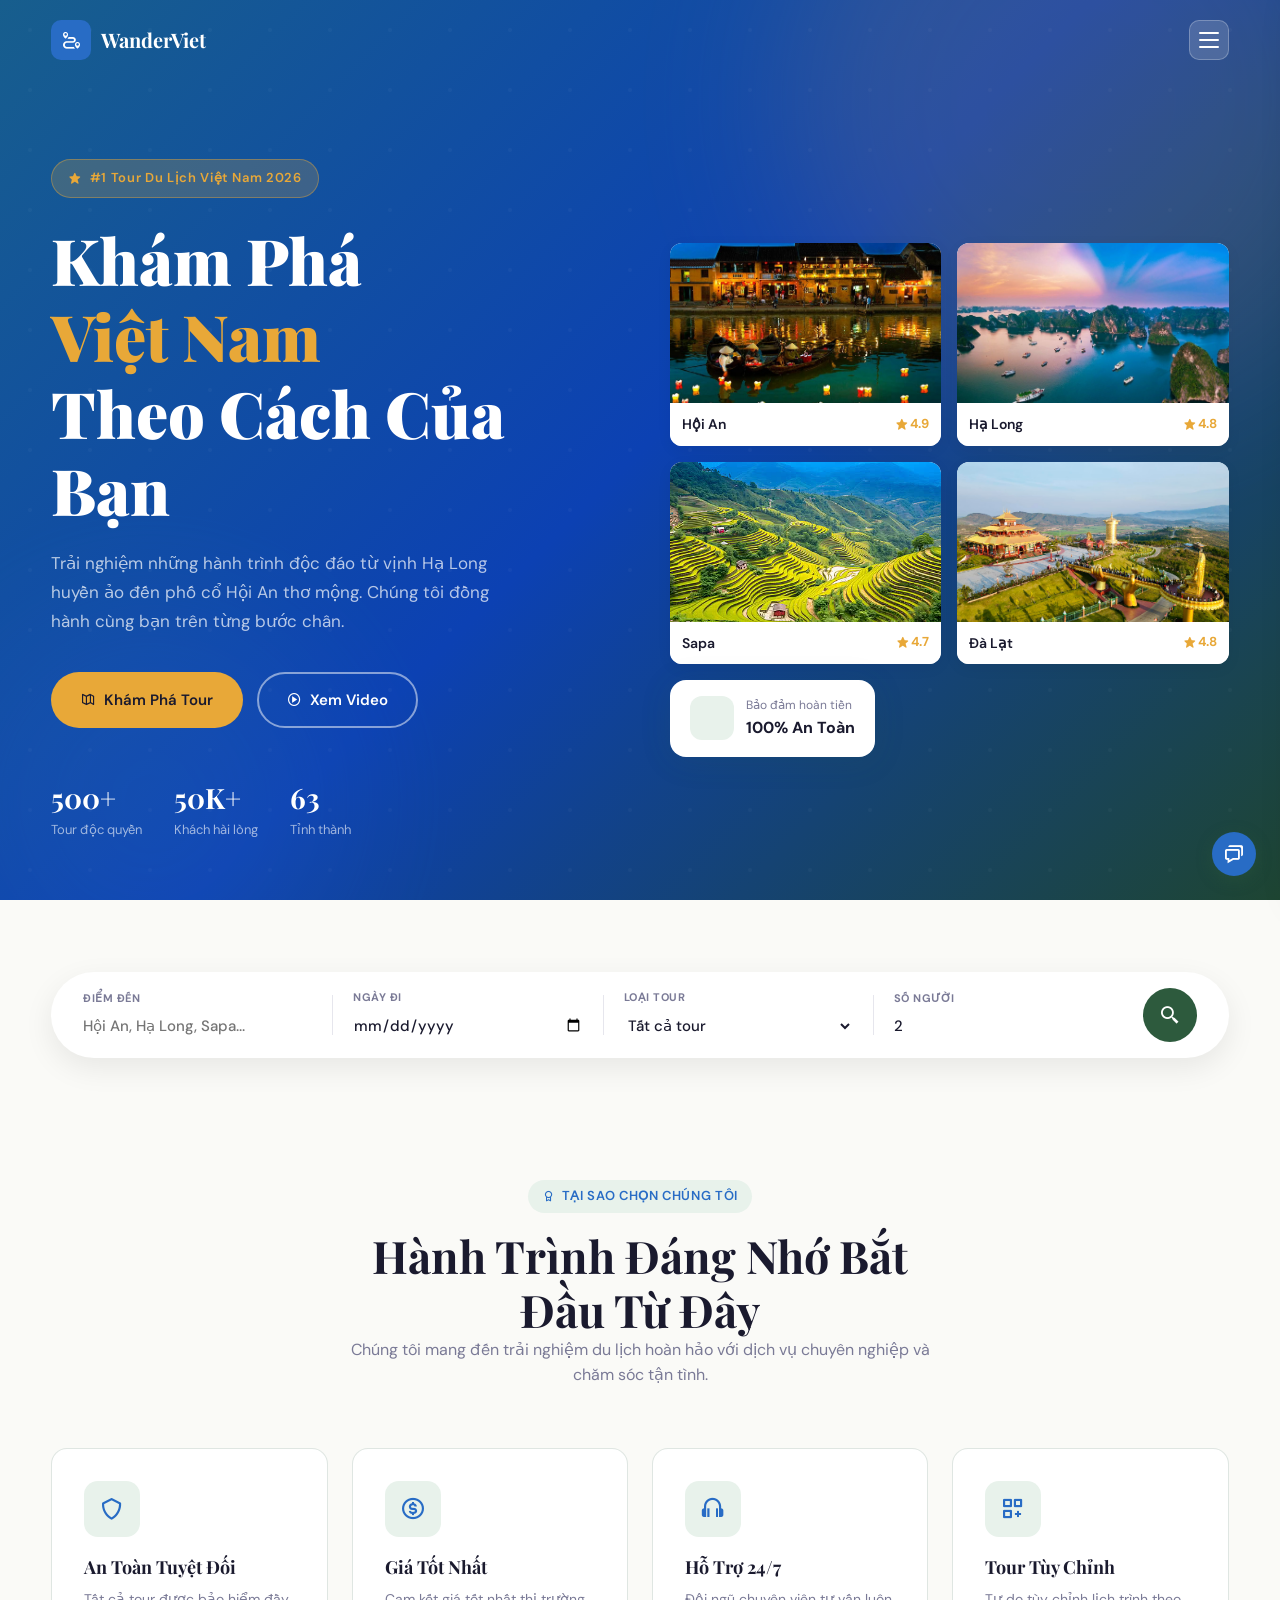
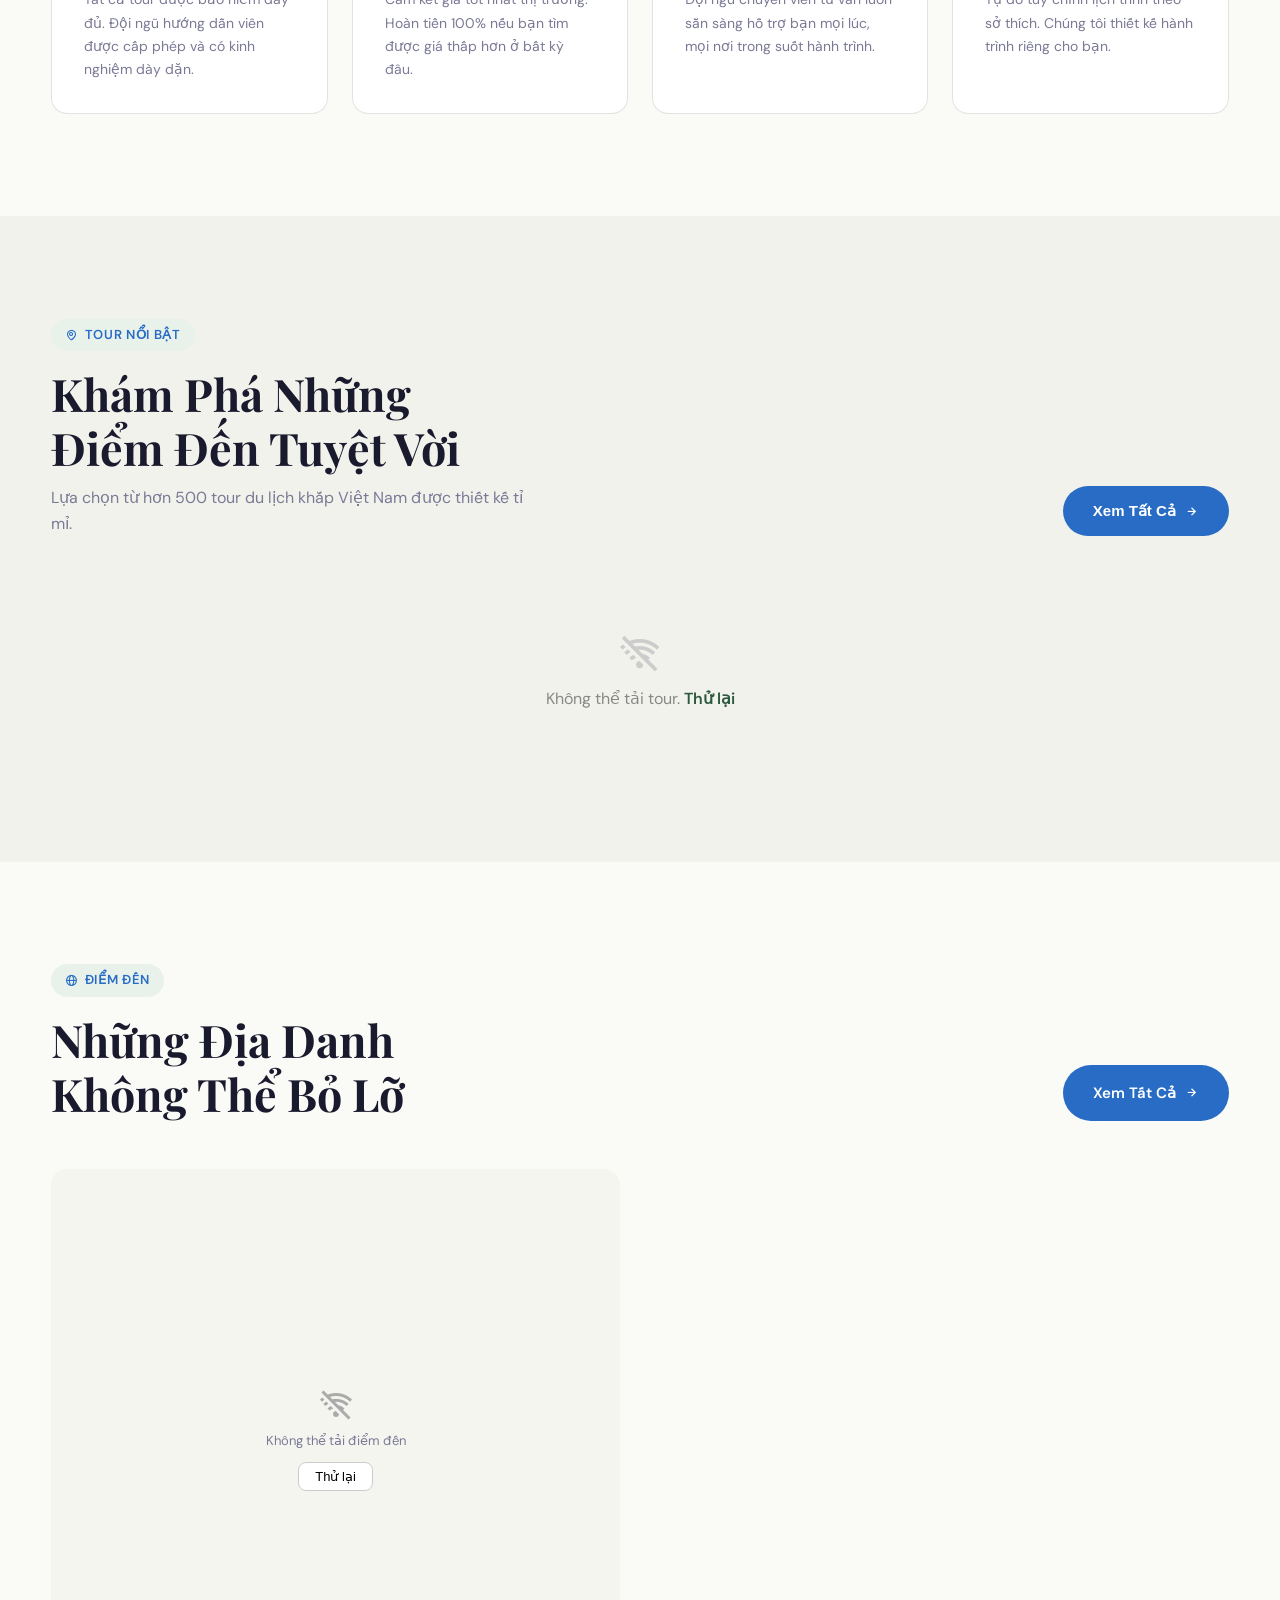
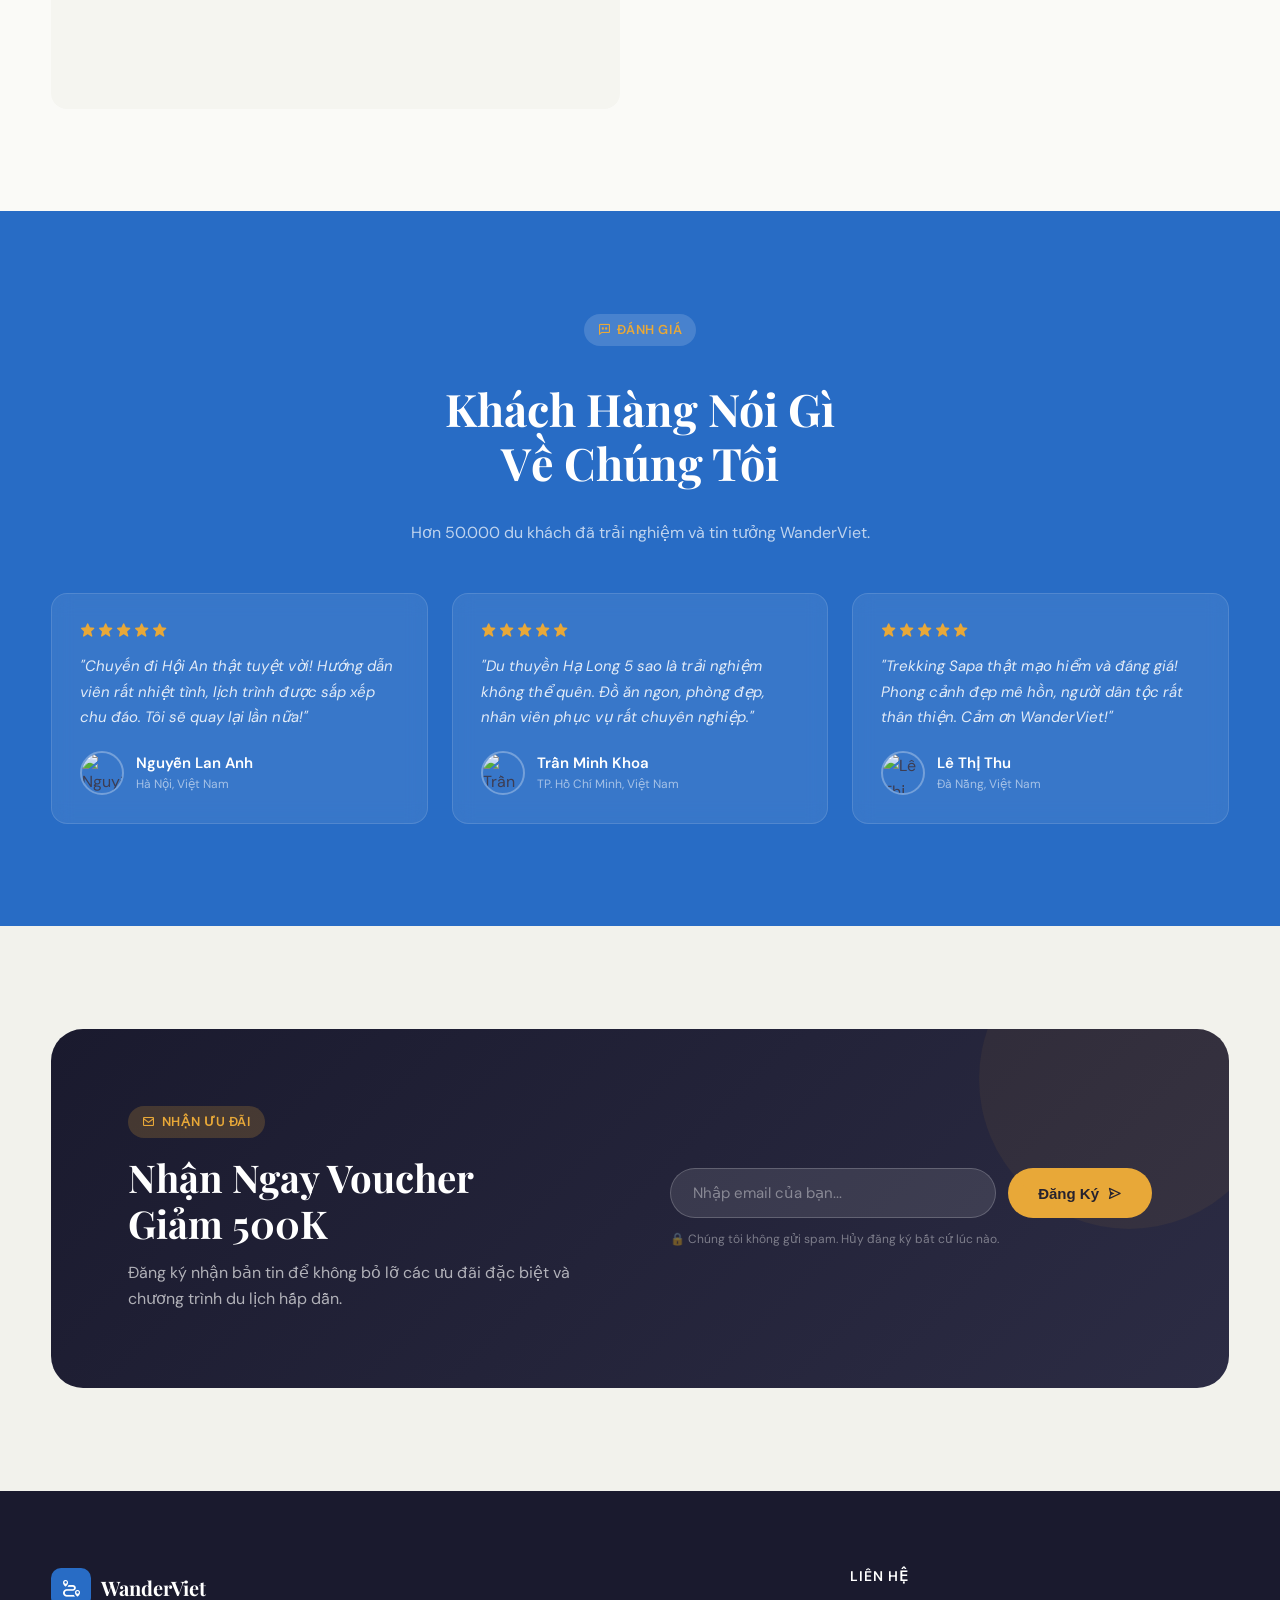
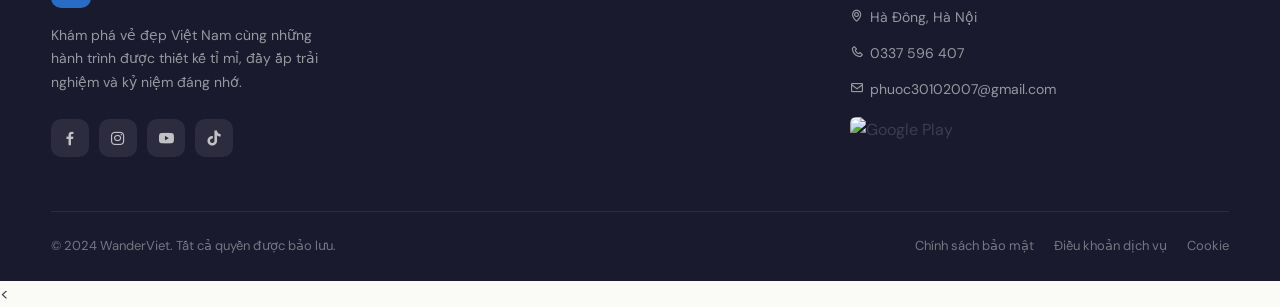
==== commit 90b98a2d: "Cap nhat trang web" ====
--- a/index.html
+++ b/index.html
@@ -41,19 +41,35 @@
                 <span class="nav-logo-text">WanderViet</span>
             </a>
             <ul class="nav-links">
-                <li><a href="#tours">Tour</a></li>
-                <li><a href="#destinations">Điểm Đến</a></li>
-                <li><a href="#about">Về Chúng Tôi</a></li>
-                <li><a href="#blog">Blog</a></li>
-                <li><a href="#contact">Liên Hệ</a></li>
+                <li><a href="#tours" data-i18n="nav_tour">Tour</a></li>
+                <li><a href="#destinations" data-i18n="nav_destinations">Điểm Đến</a></li>
+                <li><a href="#about" data-i18n="nav_about">Về Chúng Tôi</a></li>
+                <li><a href="#blog" data-i18n="nav_blog">Blog</a></li>
+                <li><a href="#contact" data-i18n="nav_contact">Liên Hệ</a></li>
             </ul>
             <div class="nav-actions">
+                <!-- ── Language Switcher ── -->
+                <div class="lang-switcher" id="lang-switcher">
+                    <button class="lang-btn" id="lang-btn" onclick="toggleLangDropdown()" aria-label="Chọn ngôn ngữ" aria-haspopup="true" aria-expanded="false">
+                        <span id="lang-flag">🇻🇳</span>
+                        <span id="lang-label">VI</span>
+                        <i class='bx bx-chevron-down lang-chevron' id="lang-chevron"></i>
+                    </button>
+                    <div class="lang-dropdown" id="lang-dropdown" role="menu">
+                        <button class="lang-option" data-lang="vi" onclick="setLang('vi')" role="menuitem">
+                            <span>🇻🇳</span> Tiếng Việt
+                        </button>
+                        <button class="lang-option" data-lang="en" onclick="setLang('en')" role="menuitem">
+                            <span>🇬🇧</span> English
+                        </button>
+                    </div>
+                </div>
                 <a href="public.html" class="nav-login" style="display:flex;align-items:center;gap:6px;"><i
                         class='bx bx-trip' style="font-size:16px"></i> TripSync</a>
 
                 <div id="nav-guest">
-                    <a href="login.html" class="nav-login">Đăng nhập</a>
-                    <a href="login.html" class="btn nav-cta">Đăng ký</a>
+                    <a href="login.html" class="nav-login" data-i18n="nav_login">Đăng nhập</a>
+                    <a href="login.html" class="btn nav-cta" data-i18n="nav_register">Đăng ký</a>
                 </div>
 
                 <div id="nav-user" class="nav-user-wrap" style="display:none;">
@@ -150,33 +166,33 @@
                 <div class="hero-badge">
                     <i class='bx bxs-star'></i> #1 Tour Du Lịch Việt Nam 2026
                 </div>
-                <h1 class="hero-title">
+                <h1 class="hero-title" data-i18n="hero_title">
                     Khám Phá<br><span>Việt Nam</span><br>Theo Cách Của Bạn
                 </h1>
-                <p class="hero-desc">
+                <p class="hero-desc" data-i18n="hero_desc">
                     Trải nghiệm những hành trình độc đáo từ vịnh Hạ Long huyền ảo đến phố cổ Hội An thơ mộng. Chúng tôi
                     đồng hành cùng bạn trên từng bước chân.
                 </p>
                 <div class="hero-actions">
-                    <a href="#tours" class="btn btn-accent">
+                    <a href="#tours" class="btn btn-accent" data-i18n="hero_cta_primary">
                         <i class='bx bx-map-alt'></i> Khám Phá Tour
                     </a>
-                    <a href="#about" class="btn btn-outline">
+                    <a href="#about" class="btn btn-outline" data-i18n="hero_cta_secondary">
                         <i class='bx bx-play-circle'></i> Xem Video
                     </a>
                 </div>
                 <div class="hero-stats">
                     <div class="hero-stat">
                         <div class="hero-stat-num">500+</div>
-                        <div class="hero-stat-label">Tour độc quyền</div>
+                        <div class="hero-stat-label" data-i18n="stat_tours">Tour độc quyền</div>
                     </div>
                     <div class="hero-stat">
                         <div class="hero-stat-num">50K+</div>
-                        <div class="hero-stat-label">Khách hài lòng</div>
+                        <div class="hero-stat-label" data-i18n="stat_customers">Khách hài lòng</div>
                     </div>
                     <div class="hero-stat">
                         <div class="hero-stat-num">63</div>
-                        <div class="hero-stat-label">Tỉnh thành</div>
+                        <div class="hero-stat-label" data-i18n="stat_provinces">Tỉnh thành</div>
                     </div>
                 </div>
             </div>
@@ -187,53 +203,62 @@
 
                     <div class="hero-img-card"
                         style="margin-top:0!important; background: #fff; border-radius: 12px; overflow: hidden; box-shadow: 0 4px 15px rgba(0,0,0,0.05);">
-                        <img loading="lazy" src="media/HoiAn.jpg" alt="Hội An"
+                        <img
+                            loading="lazy"
+                            fetchpriority="high"
+                            src="media/HoiAn.jpg"
+                            alt="Hội An — Phố Cổ"
+                            width="400" height="160"
                             style="display:block;width:100%;height:160px;object-fit:cover;">
                         <div class="hero-img-info"
                             style="padding: 10px 12px; display: flex; justify-content: space-between; align-items: center; background: #fff;">
                             <span style="font-weight: 600; color: #1A1A2E; font-size: 14px;">Hội An</span>
-                            <span class="rating"
-                                style="color: #E8A838; font-weight: 700; font-size: 13px; display: flex; align-items: center; gap: 2px;"><i
-                                    class='bx bxs-star'></i> 4.9</span>
+                            <span class="rating" style="color: #E8A838; font-weight: 700; font-size: 13px; display: flex; align-items: center; gap: 2px;"><i class='bx bxs-star'></i> 4.9</span>
                         </div>
                     </div>
 
                     <div class="hero-img-card"
                         style="margin-top:0!important; background: #fff; border-radius: 12px; overflow: hidden; box-shadow: 0 4px 15px rgba(0,0,0,0.05);">
-                        <img loading="lazy" src="media/VinhHaLong.jpg" alt="Hạ Long"
+                        <img
+                            loading="lazy"
+                            src="media/VinhHaLong.jpg"
+                            alt="Vịnh Hạ Long"
+                            width="400" height="160"
                             style="display:block;width:100%;height:160px;object-fit:cover;">
                         <div class="hero-img-info"
                             style="padding: 10px 12px; display: flex; justify-content: space-between; align-items: center; background: #fff;">
                             <span style="font-weight: 600; color: #1A1A2E; font-size: 14px;">Hạ Long</span>
-                            <span class="rating"
-                                style="color: #E8A838; font-weight: 700; font-size: 13px; display: flex; align-items: center; gap: 2px;"><i
-                                    class='bx bxs-star'></i> 4.8</span>
+                            <span class="rating" style="color: #E8A838; font-weight: 700; font-size: 13px; display: flex; align-items: center; gap: 2px;"><i class='bx bxs-star'></i> 4.8</span>
                         </div>
                     </div>
 
                     <div class="hero-img-card"
                         style="margin-top:0!important; background: #fff; border-radius: 12px; overflow: hidden; box-shadow: 0 4px 15px rgba(0,0,0,0.05);">
-                        <img loading="lazy" src="media/SaPa.jpg" alt="Sapa"
+                        <img
+                            loading="lazy"
+                            src="media/SaPa.jpg"
+                            alt="Sapa — Vùng Cao Tây Bắc"
+                            width="400" height="160"
                             style="display:block;width:100%;height:160px;object-fit:cover;">
                         <div class="hero-img-info"
                             style="padding: 10px 12px; display: flex; justify-content: space-between; align-items: center; background: #fff;">
                             <span style="font-weight: 600; color: #1A1A2E; font-size: 14px;">Sapa</span>
-                            <span class="rating"
-                                style="color: #E8A838; font-weight: 700; font-size: 13px; display: flex; align-items: center; gap: 2px;"><i
-                                    class='bx bxs-star'></i> 4.7</span>
+                            <span class="rating" style="color: #E8A838; font-weight: 700; font-size: 13px; display: flex; align-items: center; gap: 2px;"><i class='bx bxs-star'></i> 4.7</span>
                         </div>
                     </div>
 
                     <div class="hero-img-card"
                         style="margin-top:0!important; background: #fff; border-radius: 12px; overflow: hidden; box-shadow: 0 4px 15px rgba(0,0,0,0.05);">
-                        <img loading="lazy" src="media/DaLat.png" alt="Đà Lạt"
+                        <img
+                            loading="lazy"
+                            src="media/DaLat.png"
+                            alt="Đà Lạt — Thành Phố Ngàn Hoa"
+                            width="400" height="160"
                             style="display:block;width:100%;height:160px;object-fit:cover;">
                         <div class="hero-img-info"
                             style="padding: 10px 12px; display: flex; justify-content: space-between; align-items: center; background: #fff;">
                             <span style="font-weight: 600; color: #1A1A2E; font-size: 14px;">Đà Lạt</span>
-                            <span class="rating"
-                                style="color: #E8A838; font-weight: 700; font-size: 13px; display: flex; align-items: center; gap: 2px;"><i
-                                    class='bx bxs-star'></i> 4.8</span>
+                            <span class="rating" style="color: #E8A838; font-weight: 700; font-size: 13px; display: flex; align-items: center; gap: 2px;"><i class='bx bxs-star'></i> 4.8</span>
                         </div>
                     </div>
 
@@ -256,38 +281,38 @@
             <div class="search-wrapper">
 
                 <div class="search-field">
-                    <label>Điểm Đến</label>
-                    <input type="text" placeholder="Hội An, Hạ Long, Sapa...">
+                    <label data-i18n="search_dest">Điểm Đến</label>
+                    <input type="text" data-i18n="search_dest_ph" placeholder="Hội An, Hạ Long, Sapa...">
                 </div>
 
                 <div class="search-divider"></div>
 
                 <div class="search-field">
-                    <label>Ngày Đi</label>
+                    <label data-i18n="search_date">Ngày Đi</label>
                     <input type="date">
                 </div>
 
                 <div class="search-divider"></div>
 
                 <div class="search-field">
-                    <label>Loại Tour</label>
-                    <select>
-                        <option value="Tất cả tour">Tất cả tour</option>
-                        <option value="Biển & Đảo">Biển & Đảo</option>
-                        <option value="Núi & Cao Nguyên">Núi & Cao Nguyên</option>
-                        <option value="Phố Cổ">Phố Cổ</option>
-                        <option value="Miền Tây">Miền Tây</option>
+                    <label data-i18n="search_type">Loại Tour</label>
+                    <select id="search-type-select">
+                        <option value="all"      data-i18n="tour_all">Tất cả tour</option>
+                        <option value="beach"    data-i18n="tour_beach">Biển & Đảo</option>
+                        <option value="mountain" data-i18n="tour_mountain">Núi & Cao Nguyên</option>
+                        <option value="oldtown"  data-i18n="tour_oldtown">Phố Cổ</option>
+                        <option value="mekong"   data-i18n="tour_mekong">Miền Tây</option>
                     </select>
                 </div>
 
                 <div class="search-divider"></div>
 
                 <div class="search-field">
-                    <label>Số Người</label>
+                    <label data-i18n="search_people">Số Người</label>
                     <input type="number" min="1" value="2">
                 </div>
 
-                <button class="search-btn" aria-label="Tìm kiếm">
+                <button class="search-btn" data-i18n-aria="search_btn" aria-label="Tìm kiếm">
                     <i class='bx bx-search-alt-2'></i>
                 </button>
 
@@ -893,17 +918,13 @@
 
     <footer class="footer" id="contact">
         <div class="container">
-            <div class="footer-grid">
+            <div class="footer-grid" style="grid-template-columns: 2fr 1fr;">
                 <div class="footer-brand">
                     <a href="index.html" class="nav-logo" style="margin-bottom: 0;">
-                        <div class="nav-logo-icon">
-                            <i class='bx bx-trip'></i>
-                        </div>
-                        <span
-                            style="font-family: 'Playfair Display', serif; font-weight: 700; font-size: 20px; color: white;">WanderViet</span>
+                        <div class="nav-logo-icon"><i class='bx bx-trip'></i></div>
+                        <span style="font-family: 'Playfair Display', serif; font-weight: 700; font-size: 20px; color: white;">WanderViet</span>
                     </a>
-                    <p>Khám phá vẻ đẹp Việt Nam cùng những hành trình được thiết kế tỉ mỉ, đầy ắp trải nghiệm và kỷ niệm
-                        đáng nhớ.</p>
+                    <p data-i18n="footer_desc">Khám phá vẻ đẹp Việt Nam cùng những hành trình được thiết kế tỉ mỉ, đầy ắp trải nghiệm và kỷ niệm đáng nhớ.</p>
                     <div class="footer-socials">
                         <a href="#" class="footer-social"><i class='bx bxl-facebook'></i></a>
                         <a href="#" class="footer-social"><i class='bx bxl-instagram'></i></a>
@@ -912,27 +933,7 @@
                     </div>
                 </div>
                 <div class="footer-col">
-                    <h4>Tour Du Lịch</h4>
-                    <ul>
-                        <li><a href="#">Tour Miền Bắc</a></li>
-                        <li><a href="#">Tour Miền Trung</a></li>
-                        <li><a href="#">Tour Miền Nam</a></li>
-                        <li><a href="#">Tour Nước Ngoài</a></li>
-                        <li><a href="#">Tour Theo Nhóm</a></li>
-                    </ul>
-                </div>
-                <div class="footer-col">
-                    <h4>Hỗ Trợ</h4>
-                    <ul>
-                        <li><a href="#">Trung Tâm Hỗ Trợ</a></li>
-                        <li><a href="#">Câu Hỏi Thường Gặp</a></li>
-                        <li><a href="#">Chính Sách Hoàn Tiền</a></li>
-                        <li><a href="#">Hướng Dẫn Đặt Tour</a></li>
-                        <li><a href="#">Liên Hệ Chúng Tôi</a></li>
-                    </ul>
-                </div>
-                <div class="footer-col">
-                    <h4>Liên Hệ</h4>
+                    <h4 data-i18n="footer_col3_title">Liên Hệ</h4>
                     <ul>
                         <li><a href="https://maps.google.com/?q=Hà+Đông,+Hà+Nội" target="_blank"><i class='bx bx-map'
                                     style="margin-right:6px"></i>Hà Đông, Hà Nội</a></li>
@@ -949,11 +950,11 @@
                 </div>
             </div>
             <div class="footer-bottom">
-                <p>© 2024 WanderViet. Tất cả quyền được bảo lưu.</p>
+                <p data-i18n="footer_copy">© 2024 WanderViet. Tất cả quyền được bảo lưu.</p>
                 <div class="footer-bottom-links">
-                    <a href="#">Chính sách bảo mật</a>
-                    <a href="#">Điều khoản dịch vụ</a>
-                    <a href="#">Cookie</a>
+                    <a href="#" data-i18n="footer_privacy">Chính sách bảo mật</a>
+                    <a href="#" data-i18n="footer_terms">Điều khoản dịch vụ</a>
+                    <a href="#" data-i18n="footer_cookie">Cookie</a>
                 </div>
             </div>
         </div>
@@ -964,20 +965,28 @@
     <div class="modal-overlay" id="modal-booking">
         <div class="modal-box modal-box--sticky-footer">
             <div class="modal-box__header">
-                <h3>Đặt Tour Ngay</h3>
-                <p>Điền thông tin để chúng tôi liên hệ tư vấn miễn phí cho bạn</p>
+                <h3 data-i18n="booking_title">Đặt Tour Ngay</h3>
+                <p data-i18n="booking_subtitle">Điền thông tin để chúng tôi liên hệ tư vấn miễn phí cho bạn</p>
             </div>
             <div class="modal-box__body">
-                <div class="form-group"><label>Họ và tên</label><input type="text" id="book-name" placeholder="Nguyễn Văn A"></div>
-                <div class="form-group"><label>Số điện thoại</label><input type="tel" id="book-phone" placeholder="0912 345 678"></div>
-                <div class="form-group"><label>Email</label><input type="email" id="book-email" placeholder="email@example.com"></div>
-                <div class="form-group"><label>Tour quan tâm</label><input type="text" id="book-tour" placeholder="Tên tour..."></div>
-                <div class="form-group"><label>Ngày khởi hành dự kiến</label><input type="date" id="book-date"></div>
-                <div class="form-group"><label>Ghi chú</label><textarea id="book-note" placeholder="Yêu cầu đặc biệt, số người..."></textarea></div>
+                <div class="form-group"><label data-i18n="booking_name">Họ và tên</label><input type="text" id="book-name" placeholder="Nguyễn Văn A"></div>
+                <div class="form-group" id="book-phone-group">
+                    <label>Số điện thoại <span style="color:#DC2626;font-size:11px;font-weight:500;margin-left:4px;">*</span></label>
+                    <input type="tel" id="book-phone" placeholder="0912 345 678 hoặc +84912 345 678"
+                        oninput="validatePhoneRealtime(this)"
+                        autocomplete="tel" maxlength="15">
+                    <span id="book-phone-hint" style="display:none;font-size:12px;margin-top:4px;color:#DC2626;">
+                        <i class='bx bx-error-circle'></i> <span data-i18n="booking_phone_err">Số điện thoại không đúng định dạng Việt Nam</span>
+                    </span>
+                </div>
+                <div class="form-group"><label data-i18n="booking_email">Email</label><input type="email" id="book-email" placeholder="email@example.com"></div>
+                <div class="form-group"><label data-i18n="booking_tour">Tour quan tâm</label><input type="text" id="book-tour" data-i18n-ph="booking_tour_ph" placeholder="Tên tour..."></div>
+                <div class="form-group"><label data-i18n="booking_date">Ngày khởi hành dự kiến</label><input type="date" id="book-date"></div>
+                <div class="form-group"><label data-i18n="booking_note">Ghi chú</label><textarea id="book-note" data-i18n-ph="booking_note_ph" placeholder="Yêu cầu đặc biệt, số người..."></textarea></div>
             </div>
             <div class="modal-footer modal-box__footer">
-                <button class="btn-cancel" onclick="closeModal('booking')">Huỷ</button>
-                <button class="btn-confirm" onclick="submitBooking()"><i class='bx bx-send'></i> Gữi yêu cầu</button>
+                <button class="btn-cancel" onclick="closeModal('booking')" data-i18n="booking_cancel">Huỷ</button>
+                <button class="btn-confirm" onclick="submitBooking()"><i class='bx bx-send'></i> <span data-i18n="booking_submit">Gửi yêu cầu</span></button>
             </div>
         </div>
     </div>
@@ -1810,6 +1819,103 @@
 
         .nav-dropdown-logout:hover {
             background: #FEF2F2 !important;
+        }
+
+        /* ── Language Switcher ── */
+        .lang-switcher {
+            position: relative;
+        }
+
+        .lang-btn {
+            display: flex;
+            align-items: center;
+            gap: 5px;
+            background: rgba(255, 255, 255, 0.12);
+            border: 1.5px solid rgba(255, 255, 255, 0.25);
+            border-radius: 100px;
+            padding: 5px 10px 5px 8px;
+            cursor: pointer;
+            color: var(--white);
+            font-family: 'DM Sans', sans-serif;
+            font-size: 13px;
+            font-weight: 600;
+            transition: all 0.2s;
+            letter-spacing: 0.3px;
+        }
+
+        .navbar.scrolled .lang-btn {
+            background: var(--primary-pale);
+            border-color: rgba(45, 90, 61, 0.2);
+            color: var(--dark);
+        }
+
+        .lang-btn:hover {
+            background: rgba(255, 255, 255, 0.22);
+        }
+
+        .navbar.scrolled .lang-btn:hover {
+            background: #d8ead2;
+        }
+
+        .lang-chevron {
+            font-size: 16px;
+            transition: transform 0.25s;
+        }
+
+        .lang-chevron.open {
+            transform: rotate(180deg);
+        }
+
+        .lang-dropdown {
+            position: absolute;
+            top: calc(100% + 10px);
+            right: 0;
+            width: 160px;
+            background: var(--white);
+            border-radius: 14px;
+            box-shadow: 0 8px 32px rgba(0, 0, 0, 0.13);
+            border: 1px solid var(--border);
+            overflow: hidden;
+            opacity: 0;
+            pointer-events: none;
+            transform: translateY(-8px) scale(0.97);
+            transform-origin: top right;
+            transition: all 0.22s cubic-bezier(0.34, 1.56, 0.64, 1);
+            z-index: 2001;
+        }
+
+        .lang-dropdown.open {
+            opacity: 1;
+            pointer-events: all;
+            transform: translateY(0) scale(1);
+        }
+
+        .lang-option {
+            display: flex;
+            align-items: center;
+            gap: 10px;
+            width: 100%;
+            padding: 10px 14px;
+            border: none;
+            background: none;
+            font-family: 'DM Sans', sans-serif;
+            font-size: 14px;
+            font-weight: 500;
+            color: var(--text);
+            cursor: pointer;
+            text-align: left;
+            transition: background 0.15s, color 0.15s;
+        }
+
+        .lang-option:hover {
+            background: var(--primary-pale);
+            color: var(--primary);
+        }
+
+        .lang-option.active {
+            background: var(--primary-pale);
+            color: var(--primary);
+            font-weight: 700;
         }
 
         .mobile-user-info {
@@ -2167,6 +2273,311 @@
         });
     window.showLoginPrompt = showLoginPrompt;
     </script>
+
+    <!-- ══════════════════════════════════════════
+         i18n — Đa ngôn ngữ (Phần 1)
+         Cấu trúc: LANG[langCode][key] = string
+         Mở rộng: thêm key vào 2 object là xong
+    ══════════════════════════════════════════ -->
+    <script>
+    const LANG_KEY = 'wv_lang';  // localStorage key
+
+    // ── Language object ───────────────────────────────────────────
+    const LANG = {
+        vi: {
+            // Meta
+            _flag:  '🇻🇳',
+            _label: 'VI',
+            _name:  'Tiếng Việt',
+
+            // Navbar
+            nav_tour:         'Tour',
+            nav_destinations: 'Điểm Đến',
+            nav_about:        'Về Chúng Tôi',
+            nav_blog:         'Blog',
+            nav_contact:      'Liên Hệ',
+            nav_login:        'Đăng nhập',
+            nav_register:     'Đăng ký',
+            nav_my_trips:     'Chuyến đi của tôi',
+            nav_profile:      'Hồ sơ cá nhân',
+            nav_settings:     'Cài đặt',
+            nav_logout:       'Đăng xuất',
+
+            // Hero
+            hero_title:         'Khám Phá<br><span>Việt Nam</span><br>Theo Cách Của Bạn',
+            hero_desc:          'Trải nghiệm những hành trình độc đáo từ vịnh Hạ Long huyền ảo đến phố cổ Hội An thơ mộng. Chúng tôi đồng hành cùng bạn trên từng bước chân.',
+            hero_cta_primary:   '<i class="bx bx-map-alt"></i> Khám Phá Tour',
+            hero_cta_secondary: '<i class="bx bx-play-circle"></i> Xem Video',
+
+            // Hero stats
+            stat_tours:     'Tour độc quyền',
+            stat_customers: 'Khách hài lòng',
+            stat_provinces: 'Tỉnh thành',
+
+            // Search
+            search_dest:    'Điểm Đến',
+            search_dest_ph: 'Hội An, Hạ Long, Sapa...',
+            search_date:    'Ngày Đi',
+            search_type:    'Loại Tour',
+            search_people:  'Số Người',
+            search_btn:     'Tìm kiếm',
+
+            // Tour type options
+            tour_all:      'Tất cả tour',
+            tour_beach:    'Biển & Đảo',
+            tour_mountain: 'Núi & Cao Nguyên',
+            tour_oldtown:  'Phố Cổ',
+            tour_mekong:   'Miền Tây',
+
+            // Section headings
+            sec_featured:     'Tour Nổi Bật',
+            sec_destinations: 'Điểm Đến Phổ Biến',
+            sec_why:          'Tại Sao Chọn WanderViet?',
+            sec_blog:         'Blog Du Lịch',
+            sec_contact:      'Liên Hệ Với Chúng Tôi',
+
+            // Booking modal
+            booking_title:    'Đặt Tour Ngay',
+            booking_subtitle: 'Điền thông tin để chúng tôi liên hệ tư vấn miễn phí cho bạn',
+            booking_name:     'Họ và tên',
+            booking_phone:    'Số điện thoại',
+            booking_phone_err:'Số điện thoại không đúng định dạng Việt Nam',
+            booking_email:    'Email',
+            booking_tour:     'Tour quan tâm',
+            booking_tour_ph:  'Tên tour...',
+            booking_date:     'Ngày khởi hành dự kiến',
+            booking_note:     'Ghi chú',
+            booking_note_ph:  'Yêu cầu đặc biệt, số người...',
+            booking_submit:   'Gửi yêu cầu',
+            booking_cancel:   'Huỷ',
+
+            // Toast / feedback
+            toast_feature_wip: 'Tính năng đang phát triển!',
+            toast_logout_ok:   'Đã đăng xuất thành công!',
+
+            // Auth modal
+            auth_title:  'Cần đăng nhập',
+            auth_desc:   'Bạn cần đăng nhập để sử dụng tính năng này. Đăng nhập ngay để tiếp tục.',
+            auth_later:  'Để sau',
+            auth_login:  'Đăng nhập',
+
+            // Footer
+            footer_desc:       'Khám phá vẻ đẹp Việt Nam cùng những hành trình được thiết kế tỉ mỉ, đầy ắp trải nghiệm và kỷ niệm đáng nhớ.',
+            footer_col3_title: 'Liên Hệ',
+            footer_copy:       '© 2024 WanderViet. Tất cả quyền được bảo lưu.',
+            footer_privacy:    'Chính sách bảo mật',
+            footer_terms:      'Điều khoản dịch vụ',
+            footer_cookie:     'Cookie',
+        },
+
+        en: {
+            // Meta
+            _flag:  '🇬🇧',
+            _label: 'EN',
+            _name:  'English',
+
+            // Navbar
+            nav_tour:         'Tours',
+            nav_destinations: 'Destinations',
+            nav_about:        'About Us',
+            nav_blog:         'Blog',
+            nav_contact:      'Contact',
+            nav_login:        'Log in',
+            nav_register:     'Sign up',
+            nav_my_trips:     'My Trips',
+            nav_profile:      'Profile',
+            nav_settings:     'Settings',
+            nav_logout:       'Log out',
+
+            // Hero
+            hero_title:         'Discover<br><span>Vietnam</span><br>Your Way',
+            hero_desc:          'Experience unique journeys from the mystic Ha Long Bay to the poetic ancient town of Hoi An. We accompany you every step of the way.',
+            hero_cta_primary:   '<i class="bx bx-map-alt"></i> Explore Tours',
+            hero_cta_secondary: '<i class="bx bx-play-circle"></i> Watch Video',
+
+            // Hero stats
+            stat_tours:     'Exclusive tours',
+            stat_customers: 'Happy guests',
+            stat_provinces: 'Provinces',
+
+            // Search
+            search_dest:    'Destination',
+            search_dest_ph: 'Hoi An, Ha Long, Sapa...',
+            search_date:    'Departure',
+            search_type:    'Tour Type',
+            search_people:  'Travelers',
+            search_btn:     'Search',
+
+            // Tour type options
+            tour_all:      'All tours',
+            tour_beach:    'Beach & Islands',
+            tour_mountain: 'Mountains & Highlands',
+            tour_oldtown:  'Old Town',
+            tour_mekong:   'Mekong Delta',
+
+            // Section headings
+            sec_featured:     'Featured Tours',
+            sec_destinations: 'Popular Destinations',
+            sec_why:          'Why Choose WanderViet?',
+            sec_blog:         'Travel Blog',
+            sec_contact:      'Get In Touch',
+
+            // Booking modal
+            booking_title:    'Book a Tour',
+            booking_subtitle: 'Fill in your details and we\'ll contact you for a free consultation',
+            booking_name:     'Full name',
+            booking_phone:    'Phone number',
+            booking_phone_err:'Invalid Vietnamese phone number format',
+            booking_email:    'Email',
+            booking_tour:     'Tour of interest',
+            booking_tour_ph:  'Tour name...',
+            booking_date:     'Expected departure date',
+            booking_note:     'Notes',
+            booking_note_ph:  'Special requests, number of people...',
+            booking_submit:   'Send request',
+            booking_cancel:   'Cancel',
+
+            // Toast / feedback
+            toast_feature_wip: 'Feature coming soon!',
+            toast_logout_ok:   'Logged out successfully!',
+
+            // Auth modal
+            auth_title:  'Login required',
+            auth_desc:   'You need to log in to use this feature. Log in now to continue.',
+            auth_later:  'Later',
+            auth_login:  'Log in',
+
+            // Footer
+            footer_desc:       'Discover the beauty of Vietnam with meticulously crafted journeys, full of experiences and unforgettable memories.',
+            footer_col3_title: 'Contact',
+            footer_copy:       '© 2024 WanderViet. All rights reserved.',
+            footer_privacy:    'Privacy Policy',
+            footer_terms:      'Terms of Service',
+            footer_cookie:     'Cookie',
+        }
+    };
+
+    // ── Helpers ───────────────────────────────────────────────────
+    let _currentLang = localStorage.getItem(LANG_KEY) || 'vi';
+
+    /** Lấy chuỗi dịch theo key, fallback về key nếu thiếu */
+    function t(key) {
+        return (LANG[_currentLang] && LANG[_currentLang][key]) || key;
+    }
+
+    /** Áp dụng ngôn ngữ lên toàn bộ DOM */
+    function applyLang(lang) {
+        const dict = LANG[lang];
+        if (!dict) return;
+
+        document.documentElement.lang = lang === 'vi' ? 'vi' : 'en';
+
+        // 1. data-i18n — text thường và innerHTML (cho hero buttons có icon)
+        const HTML_KEYS = new Set([
+            'hero_title', 'hero_cta_primary', 'hero_cta_secondary'
+        ]);
+        document.querySelectorAll('[data-i18n]').forEach(el => {
+            const key = el.getAttribute('data-i18n');
+            const val = dict[key];
+            if (val === undefined) return;
+
+            if (el.tagName === 'INPUT' || el.tagName === 'TEXTAREA') {
+                el.placeholder = val;
+            } else if (HTML_KEYS.has(key)) {
+                el.innerHTML = val;       // cho phép <br>, <span>, <i>
+            } else {
+                el.textContent = val;
+            }
+        });
+
+        // 2. data-i18n-ph — placeholder riêng (input/textarea không dùng data-i18n cho cả label)
+        document.querySelectorAll('[data-i18n-ph]').forEach(el => {
+            const key = el.getAttribute('data-i18n-ph');
+            const val = dict[key];
+            if (val !== undefined) el.placeholder = val;
+        });
+
+        // 3. data-i18n-aria — aria-label
+        document.querySelectorAll('[data-i18n-aria]').forEach(el => {
+            const key = el.getAttribute('data-i18n-aria');
+            const val = dict[key];
+            if (val !== undefined) el.setAttribute('aria-label', val);
+        });
+
+        // 4. <option data-i18n> — select options
+        document.querySelectorAll('option[data-i18n]').forEach(el => {
+            const key = el.getAttribute('data-i18n');
+            const val = dict[key];
+            if (val !== undefined) el.textContent = val;
+        });
+
+        // 5. Cập nhật lang-btn (flag + label)
+        const flagEl  = document.getElementById('lang-flag');
+        const labelEl = document.getElementById('lang-label');
+        if (flagEl)  flagEl.textContent  = dict._flag;
+        if (labelEl) labelEl.textContent = dict._label;
+
+        // 6. Đánh dấu option active trong dropdown
+        document.querySelectorAll('.lang-option').forEach(btn => {
+            btn.classList.toggle('active', btn.dataset.lang === lang);
+        });
+    }
+
+    /** Chọn ngôn ngữ — lưu localStorage + áp dụng + đóng dropdown */
+    function setLang(lang) {
+        if (!LANG[lang]) return;
+        _currentLang = lang;
+        localStorage.setItem(LANG_KEY, lang);
+        applyLang(lang);
+        closeLangDropdown();
+        showToast(
+            lang === 'vi' ? '🇻🇳 Đã chuyển sang Tiếng Việt' : '🇬🇧 Switched to English',
+            'success'
+        );
+    }
+
+    // ── Dropdown toggle ───────────────────────────────────────────
+    function toggleLangDropdown() {
+        const dropdown = document.getElementById('lang-dropdown');
+        const chevron  = document.getElementById('lang-chevron');
+        const btn      = document.getElementById('lang-btn');
+        const isOpen   = dropdown.classList.contains('open');
+        if (isOpen) {
+            closeLangDropdown();
+        } else {
+            dropdown.classList.add('open');
+            chevron.classList.add('open');
+            btn.setAttribute('aria-expanded', 'true');
+        }
+    }
+
+    function closeLangDropdown() {
+        const dropdown = document.getElementById('lang-dropdown');
+        const chevron  = document.getElementById('lang-chevron');
+        const btn      = document.getElementById('lang-btn');
+        dropdown.classList.remove('open');
+        chevron.classList.remove('open');
+        btn.setAttribute('aria-expanded', 'false');
+    }
+
+    // Đóng khi click ra ngoài
+    document.addEventListener('click', function(e) {
+        const switcher = document.getElementById('lang-switcher');
+        if (switcher && !switcher.contains(e.target)) closeLangDropdown();
+    });
+
+    // ── Init ──────────────────────────────────────────────────────
+    function initI18n() {
+        applyLang(_currentLang);
+    }
+
+    // Chạy ngay sau khi DOM sẵn sàng
+    if (document.readyState === 'loading') {
+        document.addEventListener('DOMContentLoaded', initI18n);
+    } else {
+        initI18n();
+    }
+    </script>
 </body>
 
 </html>
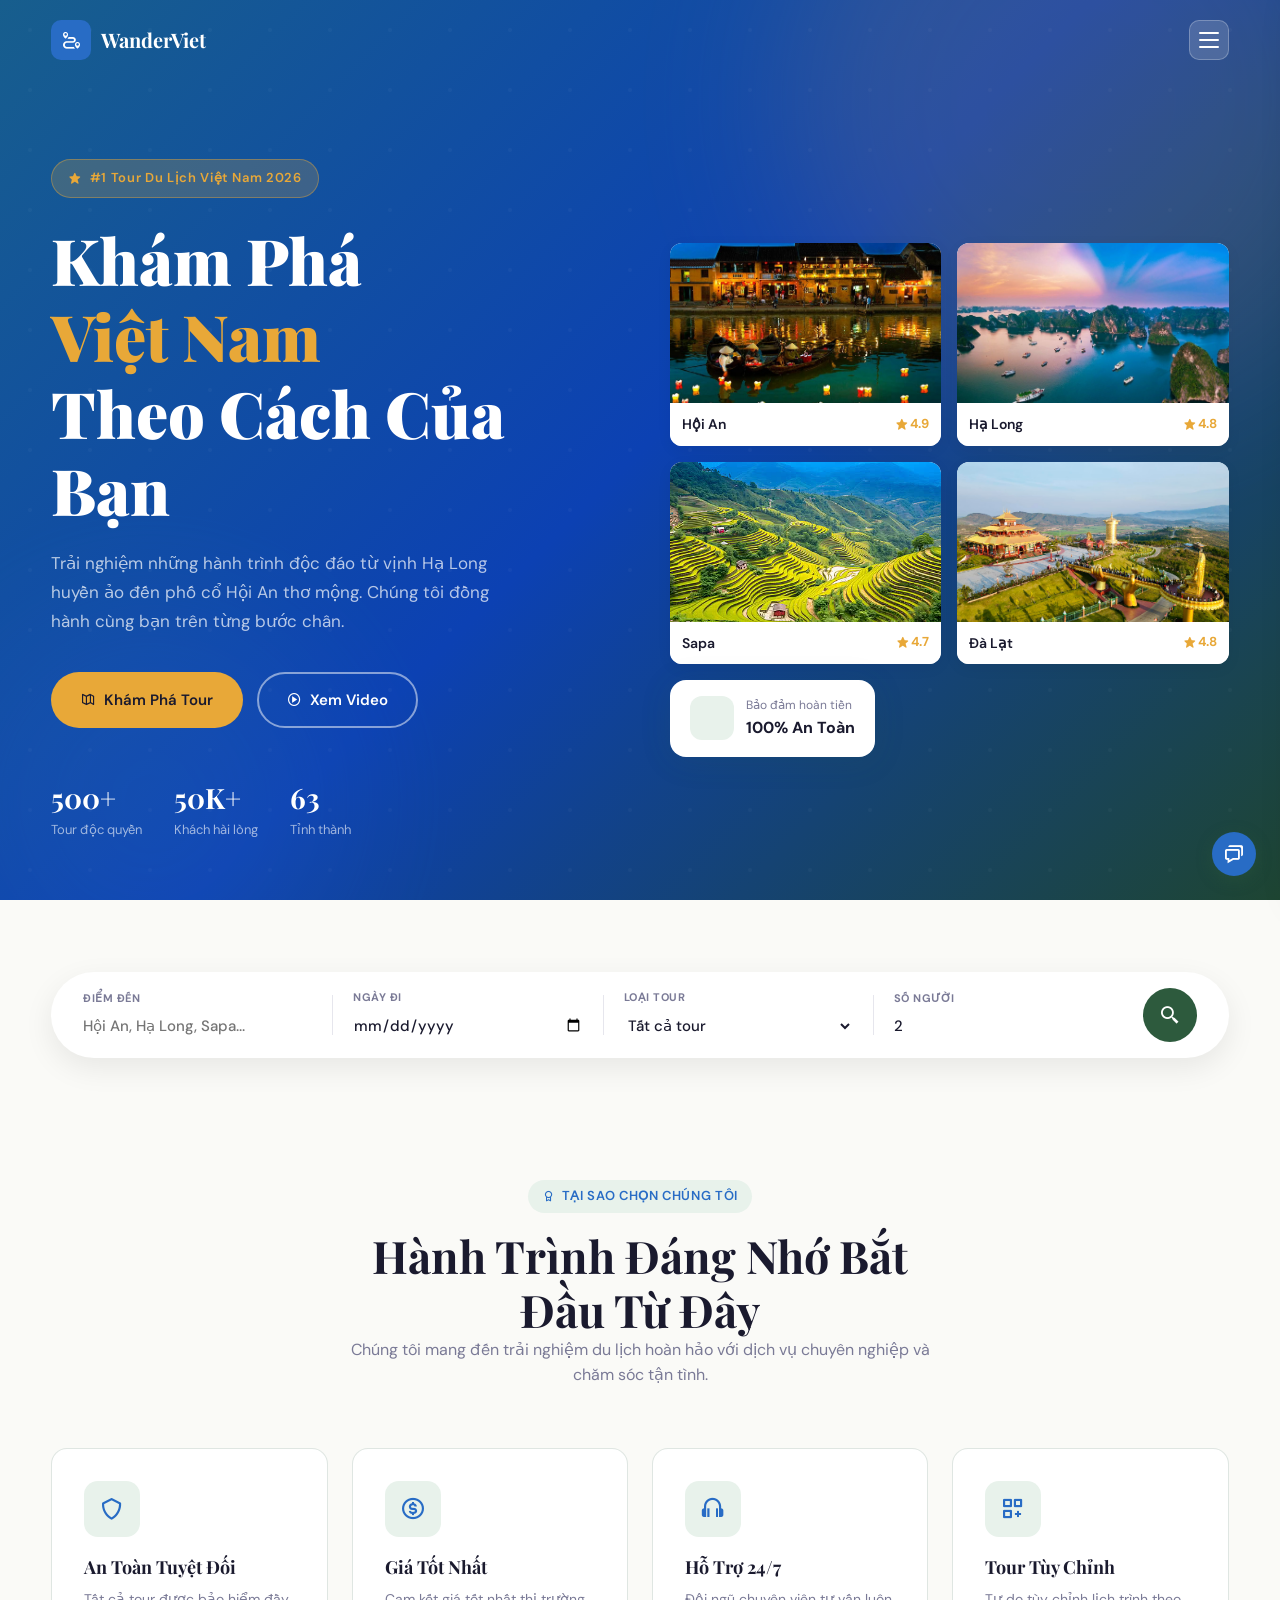
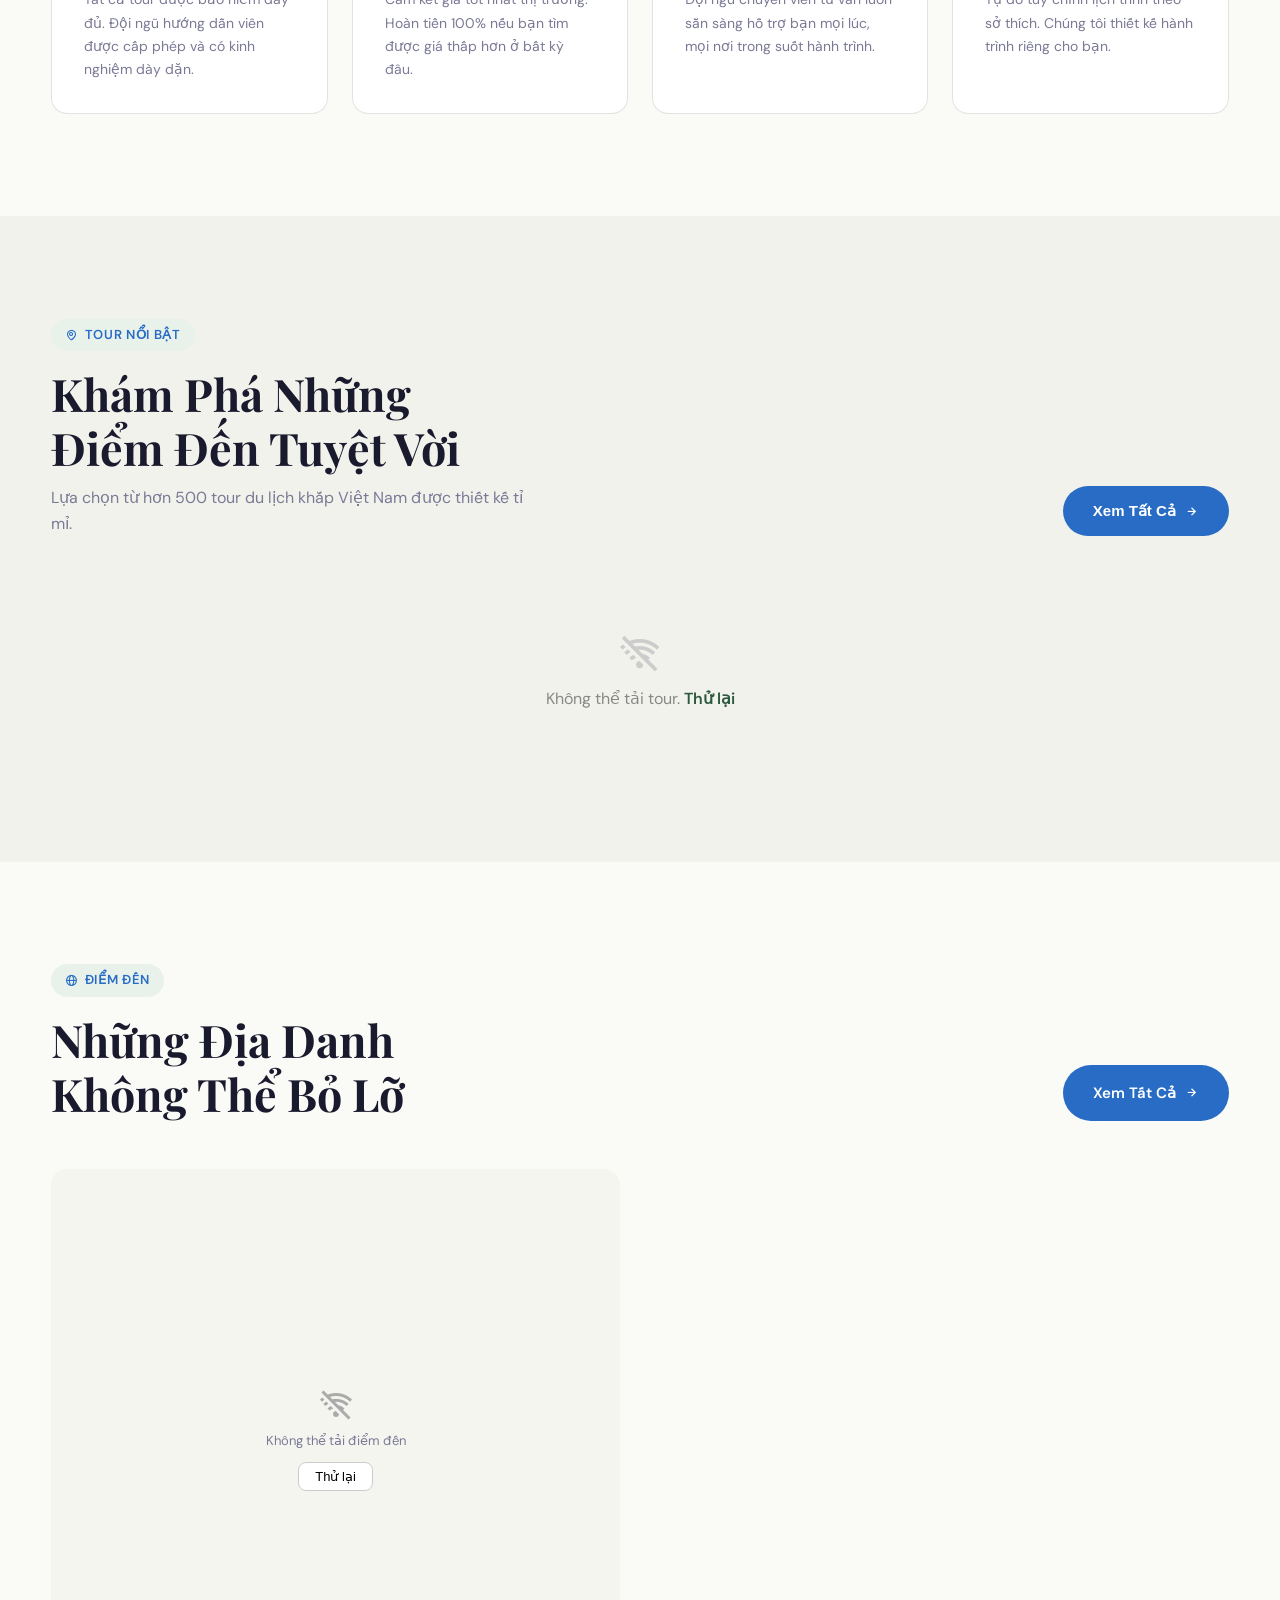
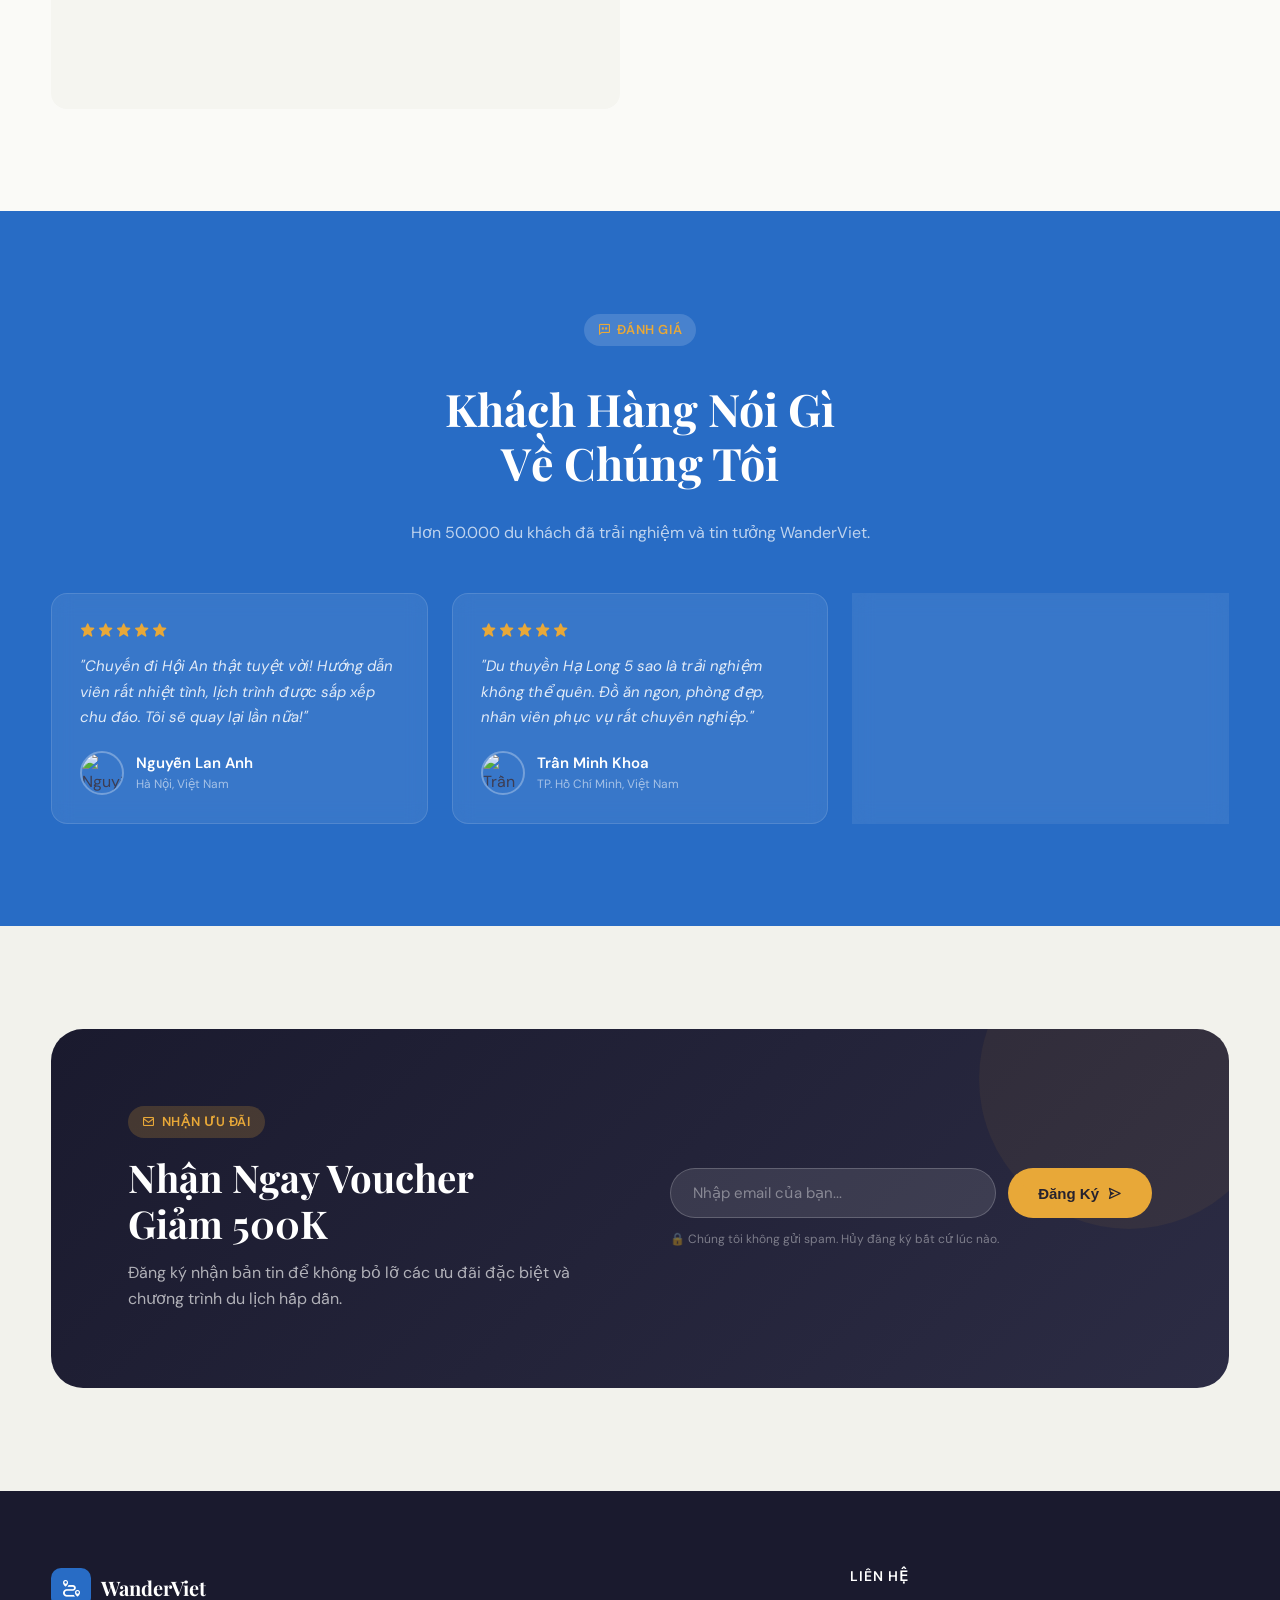
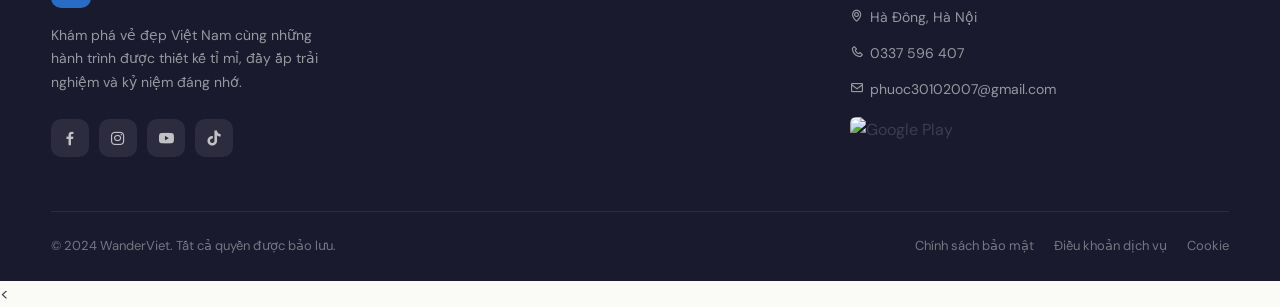
==== commit fe586934: "Update web" ====
--- a/index.html
+++ b/index.html
@@ -1058,12 +1058,16 @@
         transition: bottom 0.3s ease, transform 0.2s, background 0.2s;
     }
     /* Khi scroll-top hien, day chat-fab len tren */
+    /* scroll-top btn cao 44px + bottom 16px = chiếm 60px → fab lên 60+16=76 → dùng 80 cho thoáng */
     #chat-fab.shifted { bottom: 80px; }
     #chat-fab:hover { background: #4A8C5C; transform: scale(1.08); }
 
+    /* panel bottom = fab bottom + fab height(44) + gap(8) */
+    /* desktop normal : 24 + 44 + 8 = 76  → dùng 76px  */
+    /* desktop shifted: 80 + 44 + 8 = 132 → dùng 132px */
     #chat-panel {
         position: fixed;
-        bottom: 80px;
+        bottom: 76px;
         right: 24px;
         width: 300px;
         max-height: calc(100vh - 160px);
@@ -1073,12 +1077,13 @@
         box-shadow: 0 12px 48px rgba(0,0,0,0.18);
         display: none;
         flex-direction: column;
-        /* Thap hon navbar (1000) va mobile-menu (1100) */
         z-index: 990;
         overflow: hidden;
         animation: chatPop 0.25s cubic-bezier(0.34,1.56,0.64,1);
     }
     #chat-panel.open { display: flex; }
+    #chat-panel.shifted { bottom: 132px; }   /* 80 + 44 + 8 */
+
     @keyframes chatPop {
         from { opacity:0; transform:scale(0.88) translateY(16px); }
         to   { opacity:1; transform:scale(1) translateY(0); }
@@ -1165,15 +1170,18 @@
     #chat-send:hover { background:#4A8C5C; }
     #chat-send:disabled { background:#aaa; cursor:not-allowed; }
     @media(max-width:480px) {
+        /* fab: bottom 16px, height 44px → panel bottom = 16+44+8 = 68px */
+        #chat-fab         { bottom: 16px; right: 16px; }
+        #chat-fab.shifted { bottom: 72px; }          /* scroll-top chiếm ~56px */
+
         #chat-panel {
-            width: calc(100vw - 20px);
-            right: 10px;
+            width: calc(100vw - 32px);
+            right: 16px;                             /* căn theo fab */
             height: min(340px, calc(100vh - 150px));
             max-height: calc(100vh - 150px);
-            bottom: 76px;
-        }
-        #chat-fab { bottom: 16px; right: 10px; }
-        #chat-fab.shifted { bottom: 72px; }
+            bottom: 68px;                            /* 16 + 44 + 8 */
+        }
+        #chat-panel.shifted { bottom: 124px; }       /* 72 + 44 + 8 */
     }
     </style>
 
@@ -1382,6 +1390,7 @@
             const scrollVisible = window.scrollY > 400;
             document.getElementById('scroll-top-btn').classList.toggle('visible', scrollVisible);
             document.getElementById('chat-fab').classList.toggle('shifted', scrollVisible);
+            document.getElementById('chat-panel').classList.toggle('shifted', scrollVisible);
         });
 
         // ── Hamburger Menu ──
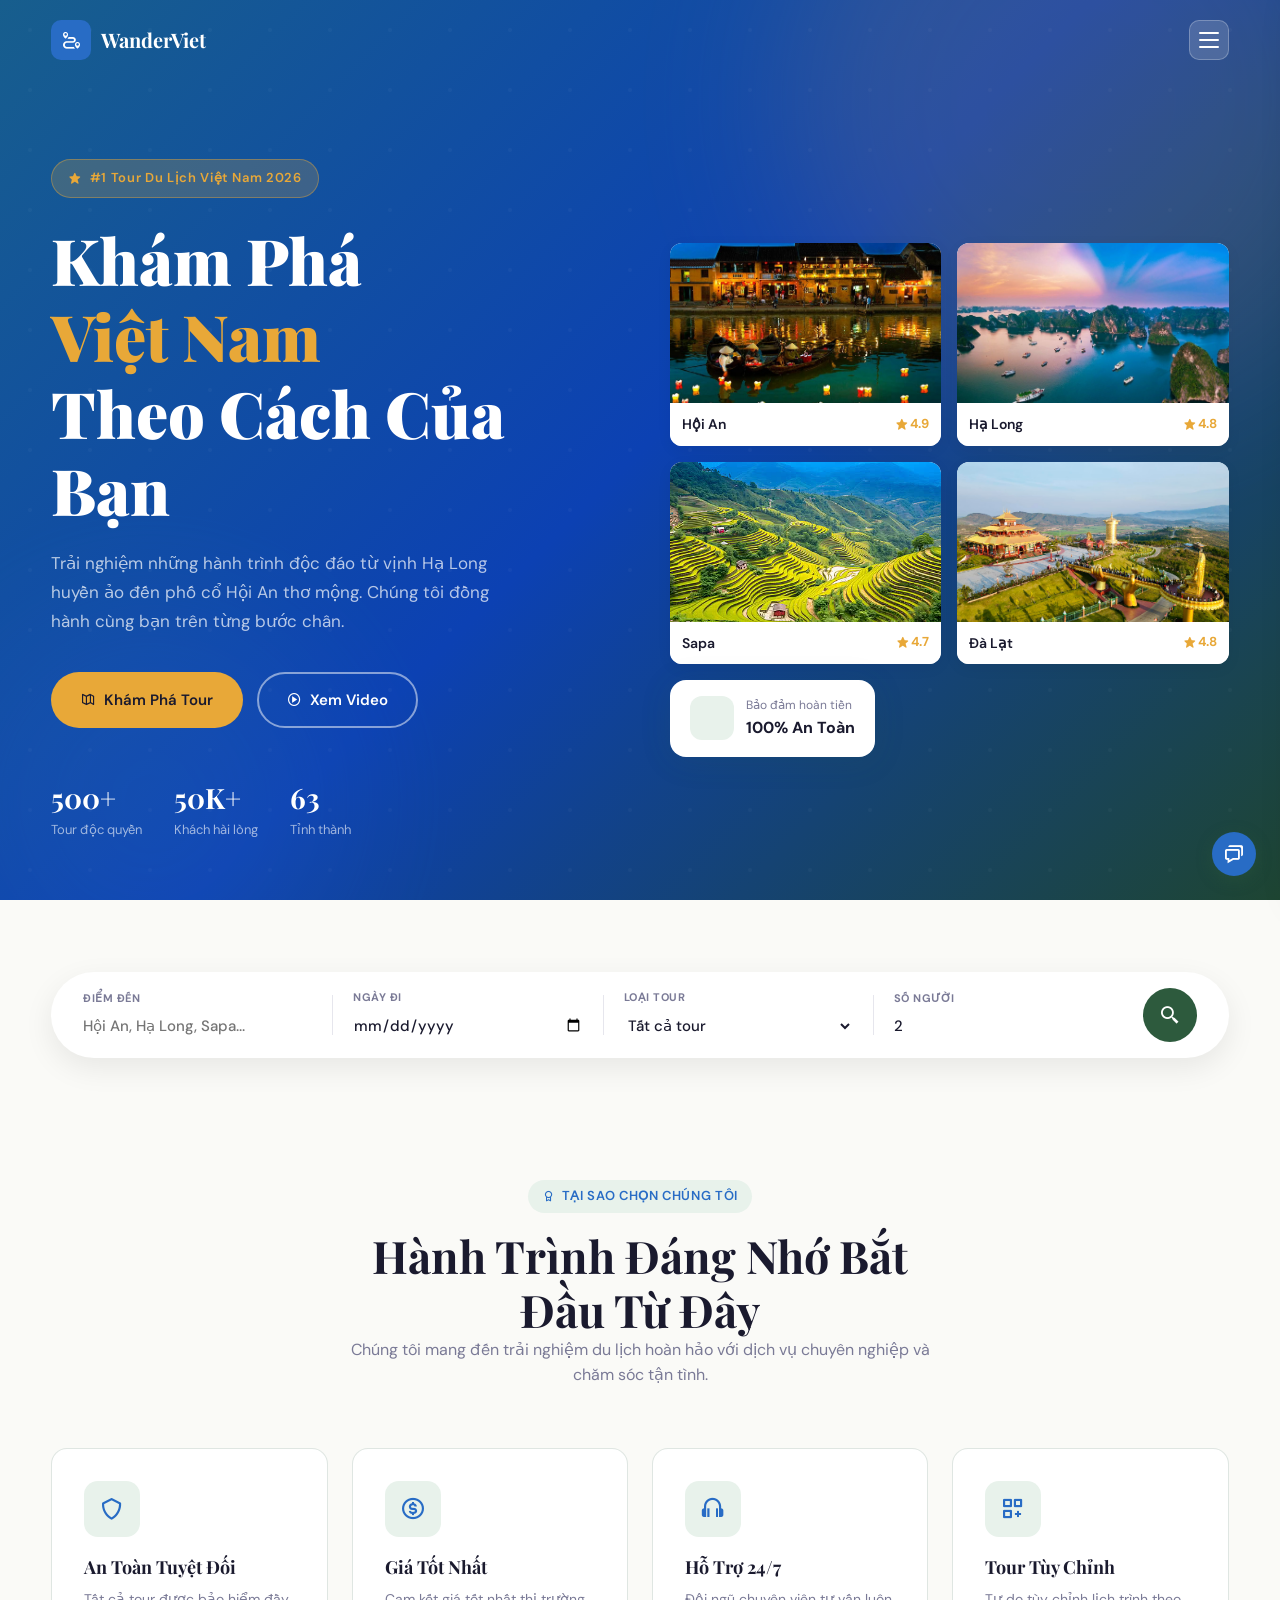
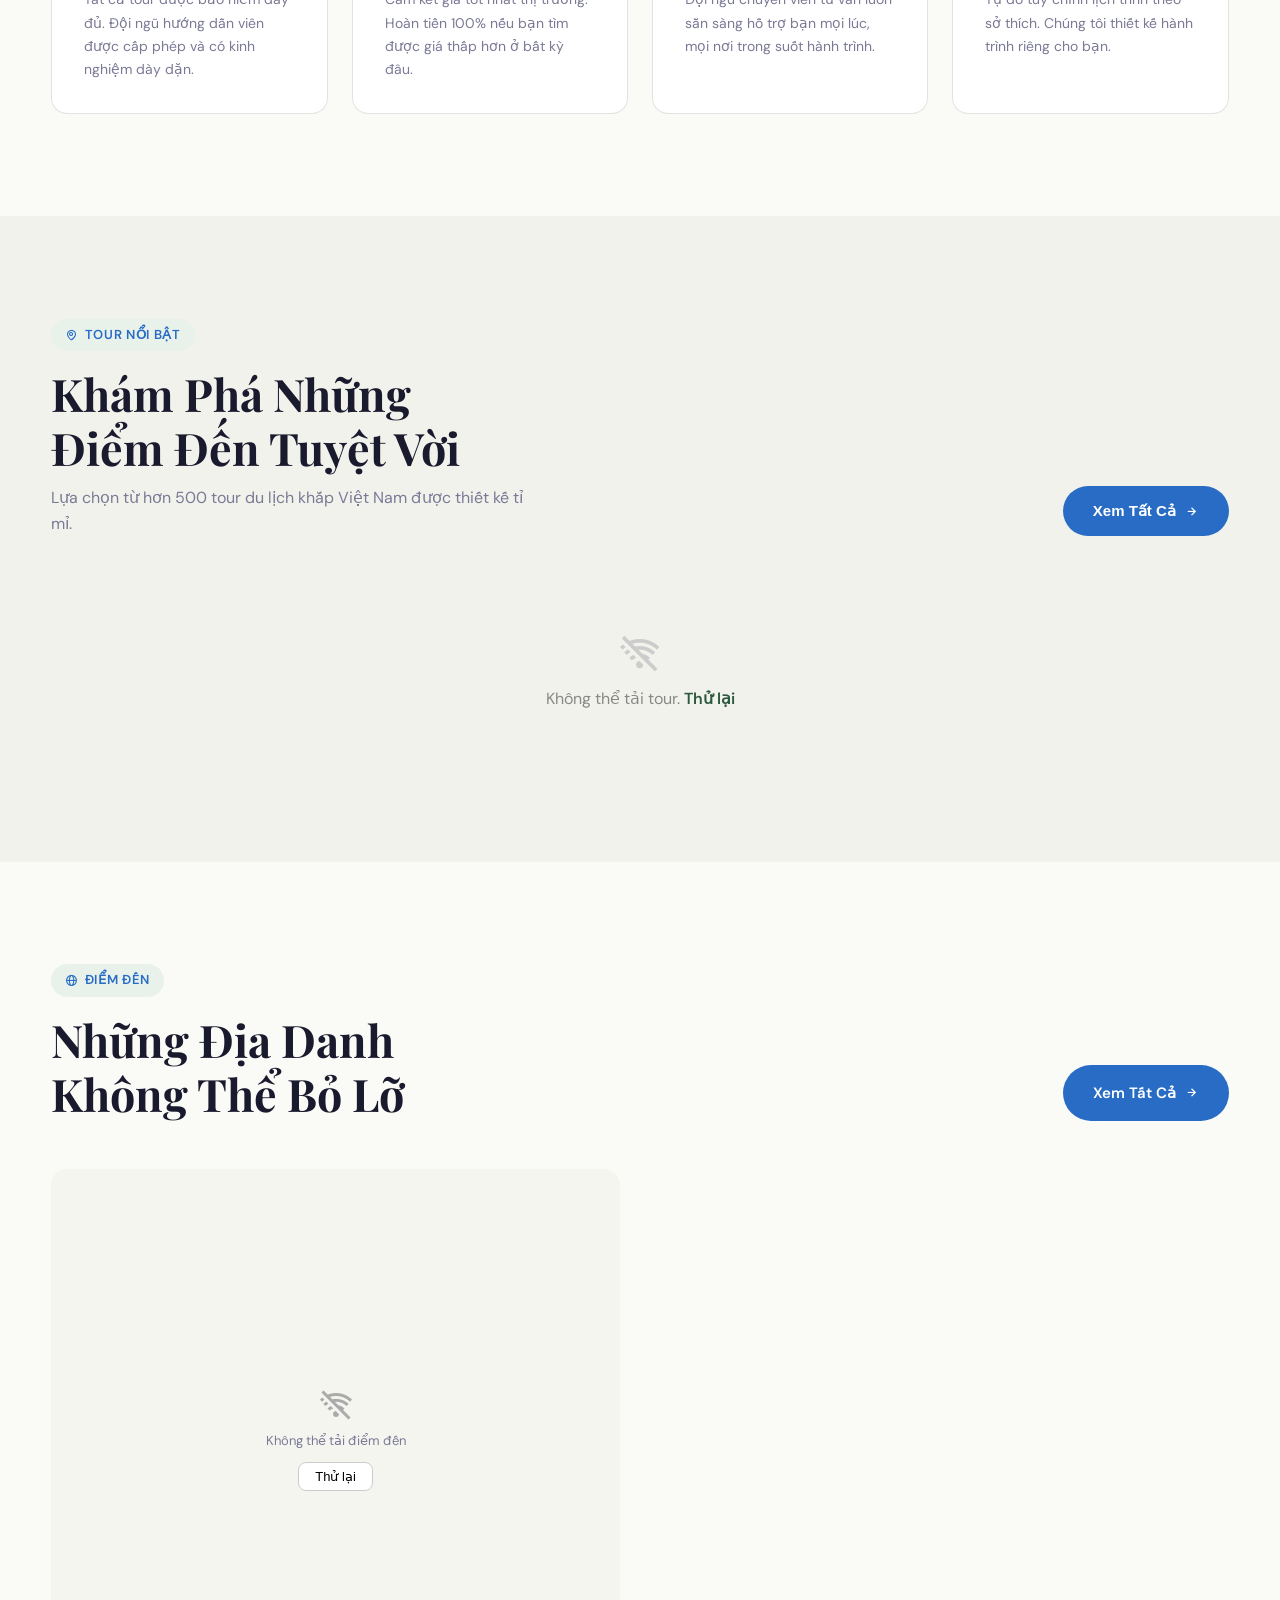
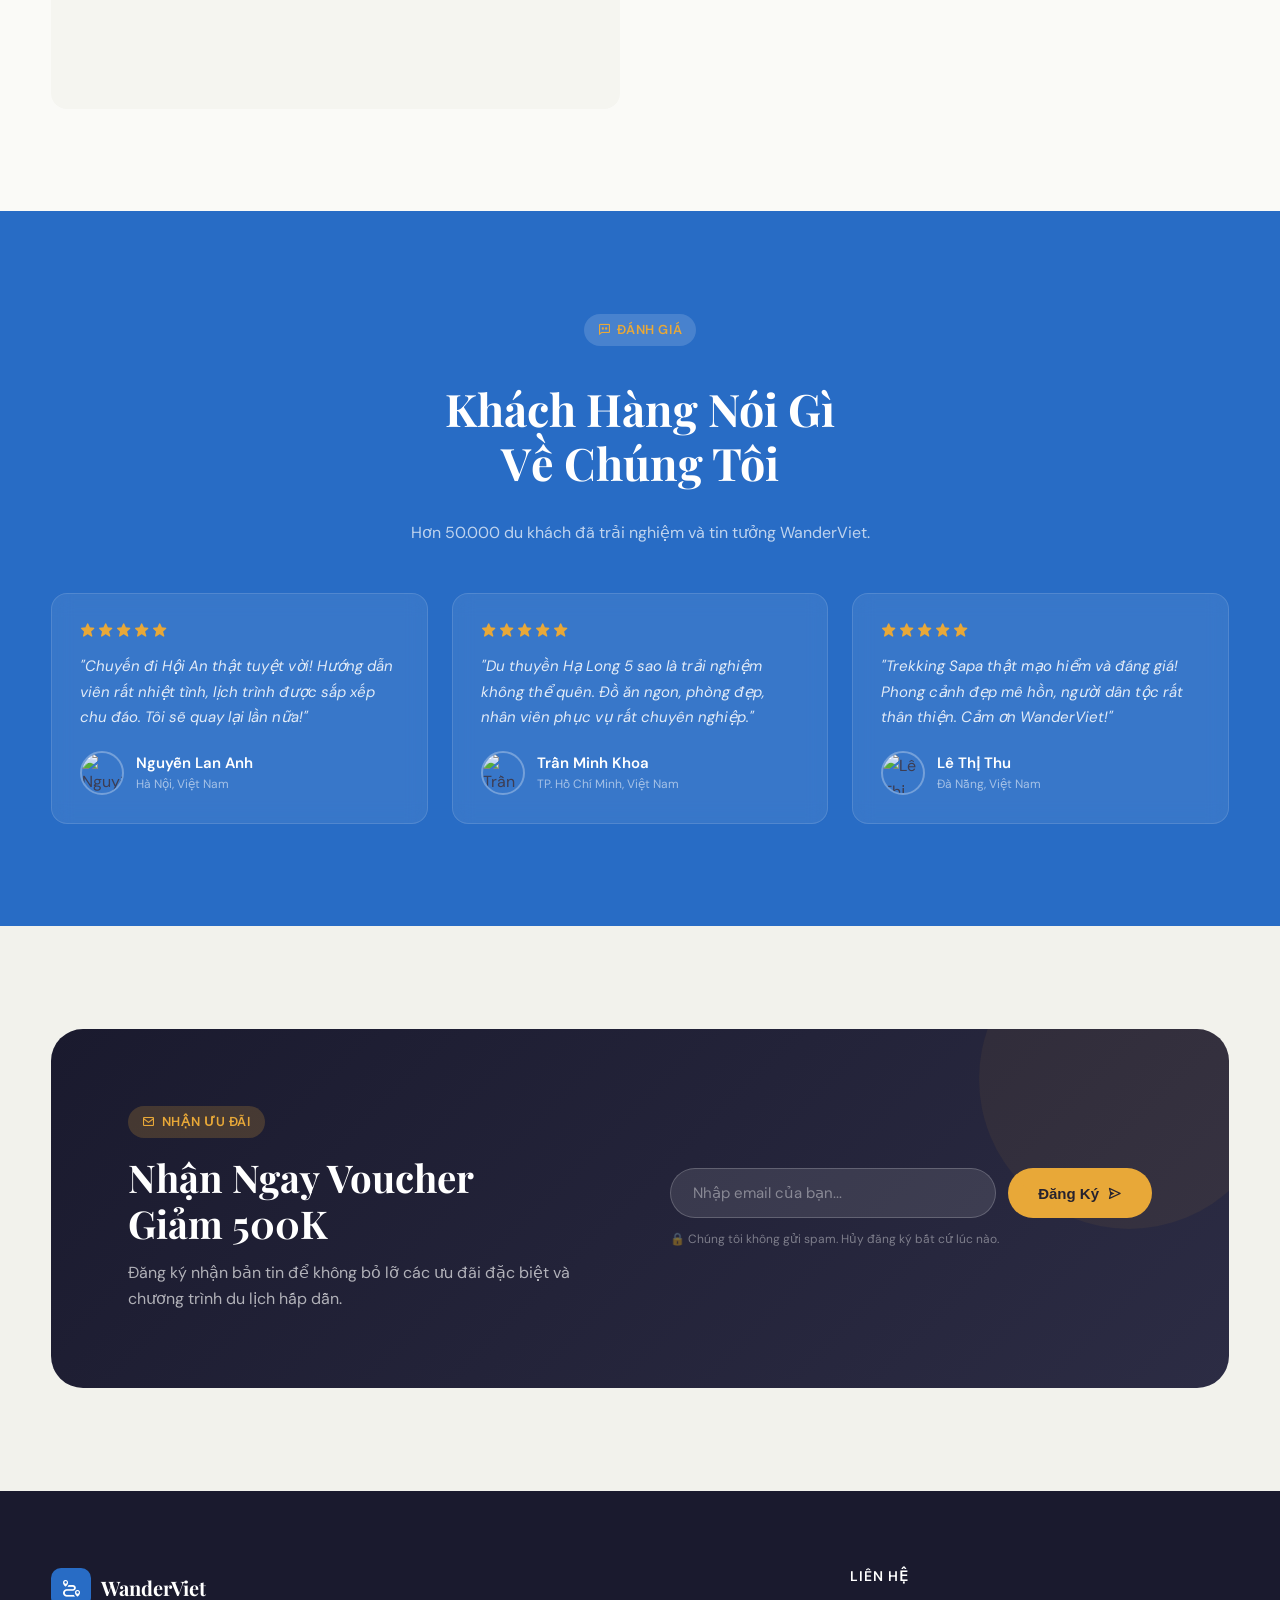
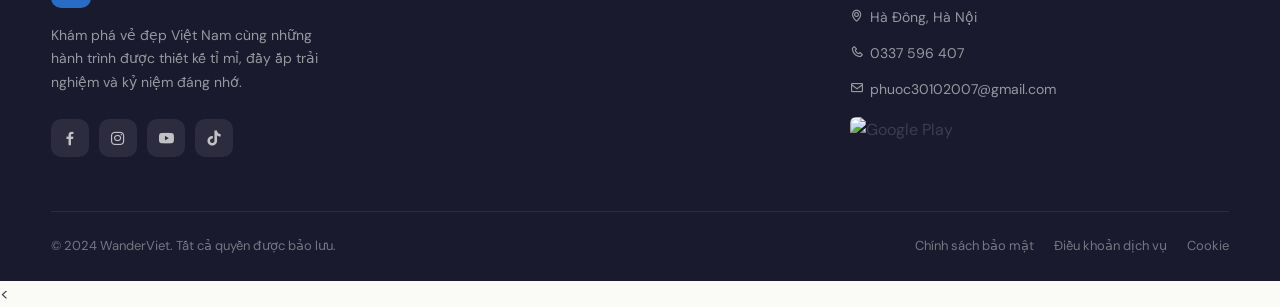
==== commit 5ad04075: "Update" ====
--- a/index.html
+++ b/index.html
@@ -1170,18 +1170,21 @@
     #chat-send:hover { background:#4A8C5C; }
     #chat-send:disabled { background:#aaa; cursor:not-allowed; }
     @media(max-width:480px) {
-        /* fab: bottom 16px, height 44px → panel bottom = 16+44+8 = 68px */
-        #chat-fab         { bottom: 16px; right: 16px; }
-        #chat-fab.shifted { bottom: 72px; }          /* scroll-top chiếm ~56px */
+        /* Tất cả fixed buttons góc phải dùng chung right: 16px */
+        #chat-fab,
+        .scroll-top-btn      { right: 16px; }
+
+        #chat-fab            { bottom: 16px; }
+        #chat-fab.shifted    { bottom: 72px; }
 
         #chat-panel {
             width: calc(100vw - 32px);
-            right: 16px;                             /* căn theo fab */
+            right: 16px;
             height: min(340px, calc(100vh - 150px));
             max-height: calc(100vh - 150px);
             bottom: 68px;                            /* 16 + 44 + 8 */
         }
-        #chat-panel.shifted { bottom: 124px; }       /* 72 + 44 + 8 */
+        #chat-panel.shifted  { bottom: 124px; }     /* 72 + 44 + 8 */
     }
     </style>
 
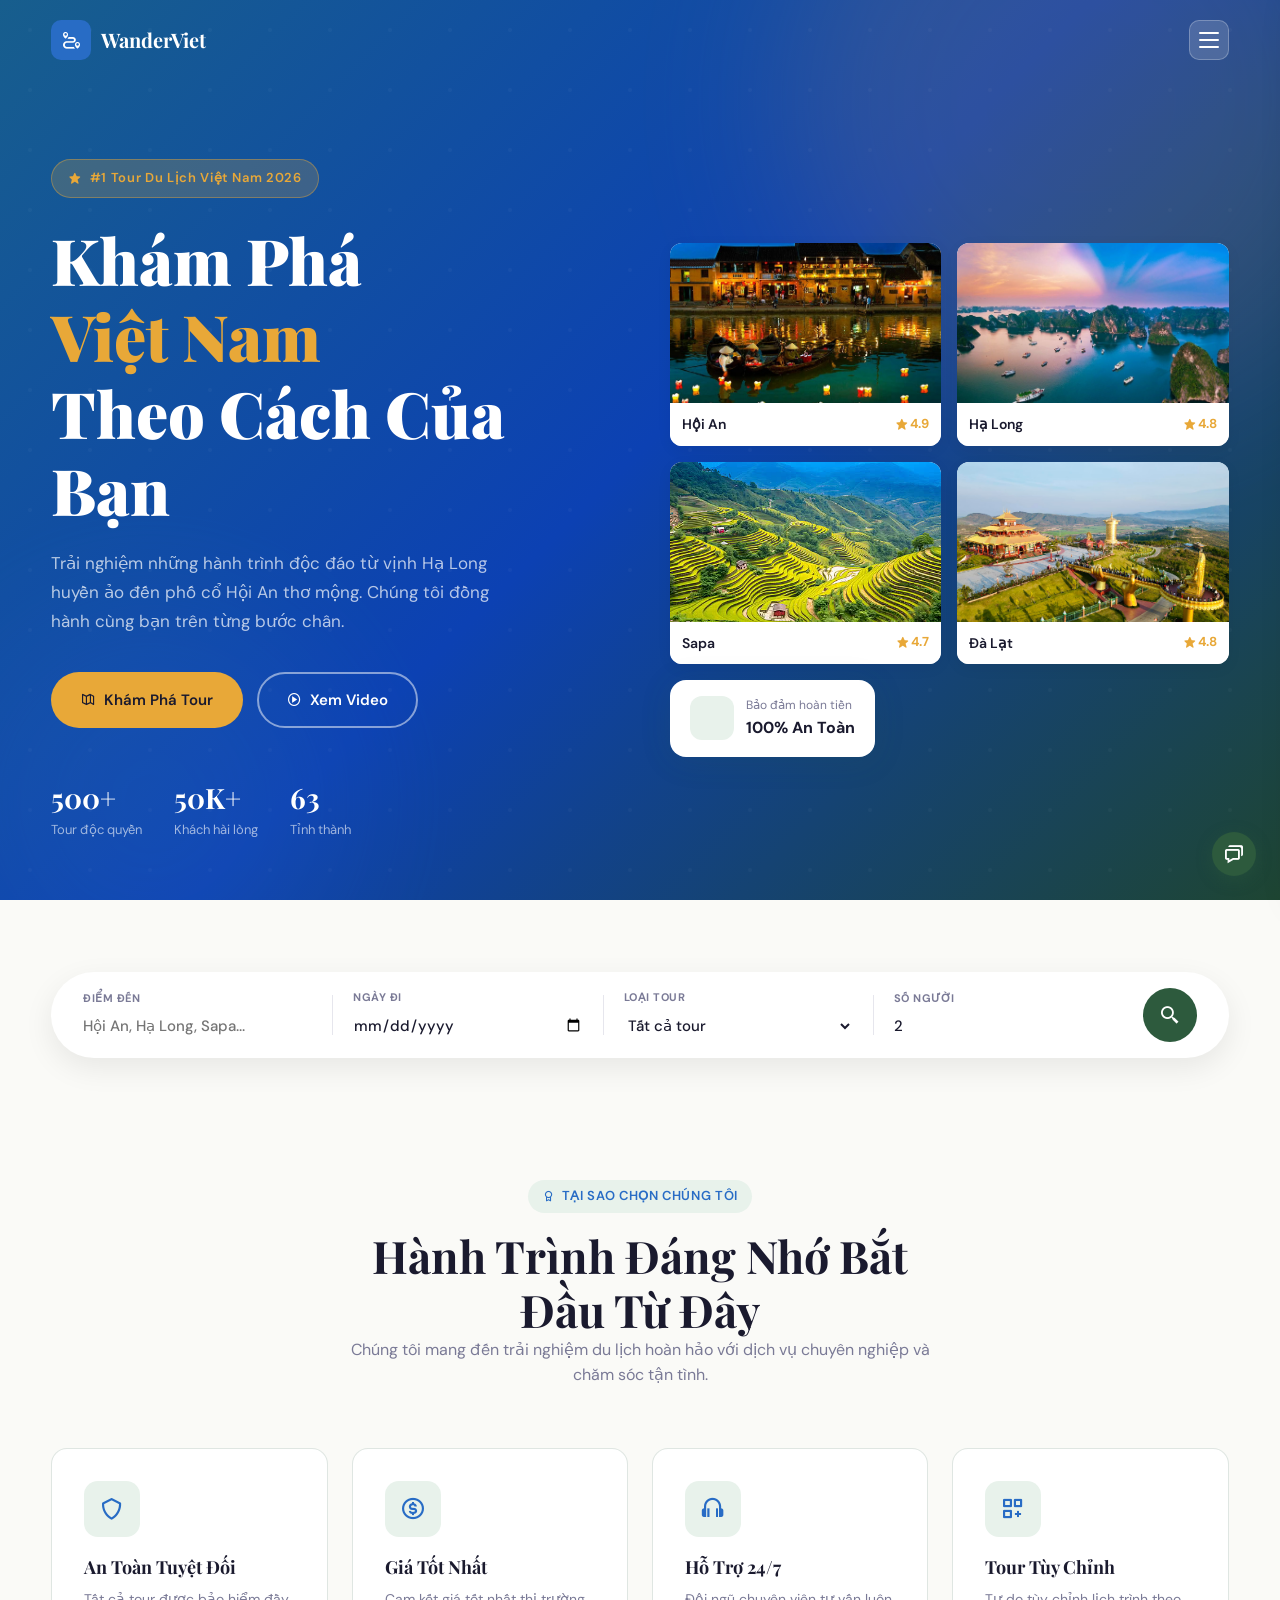
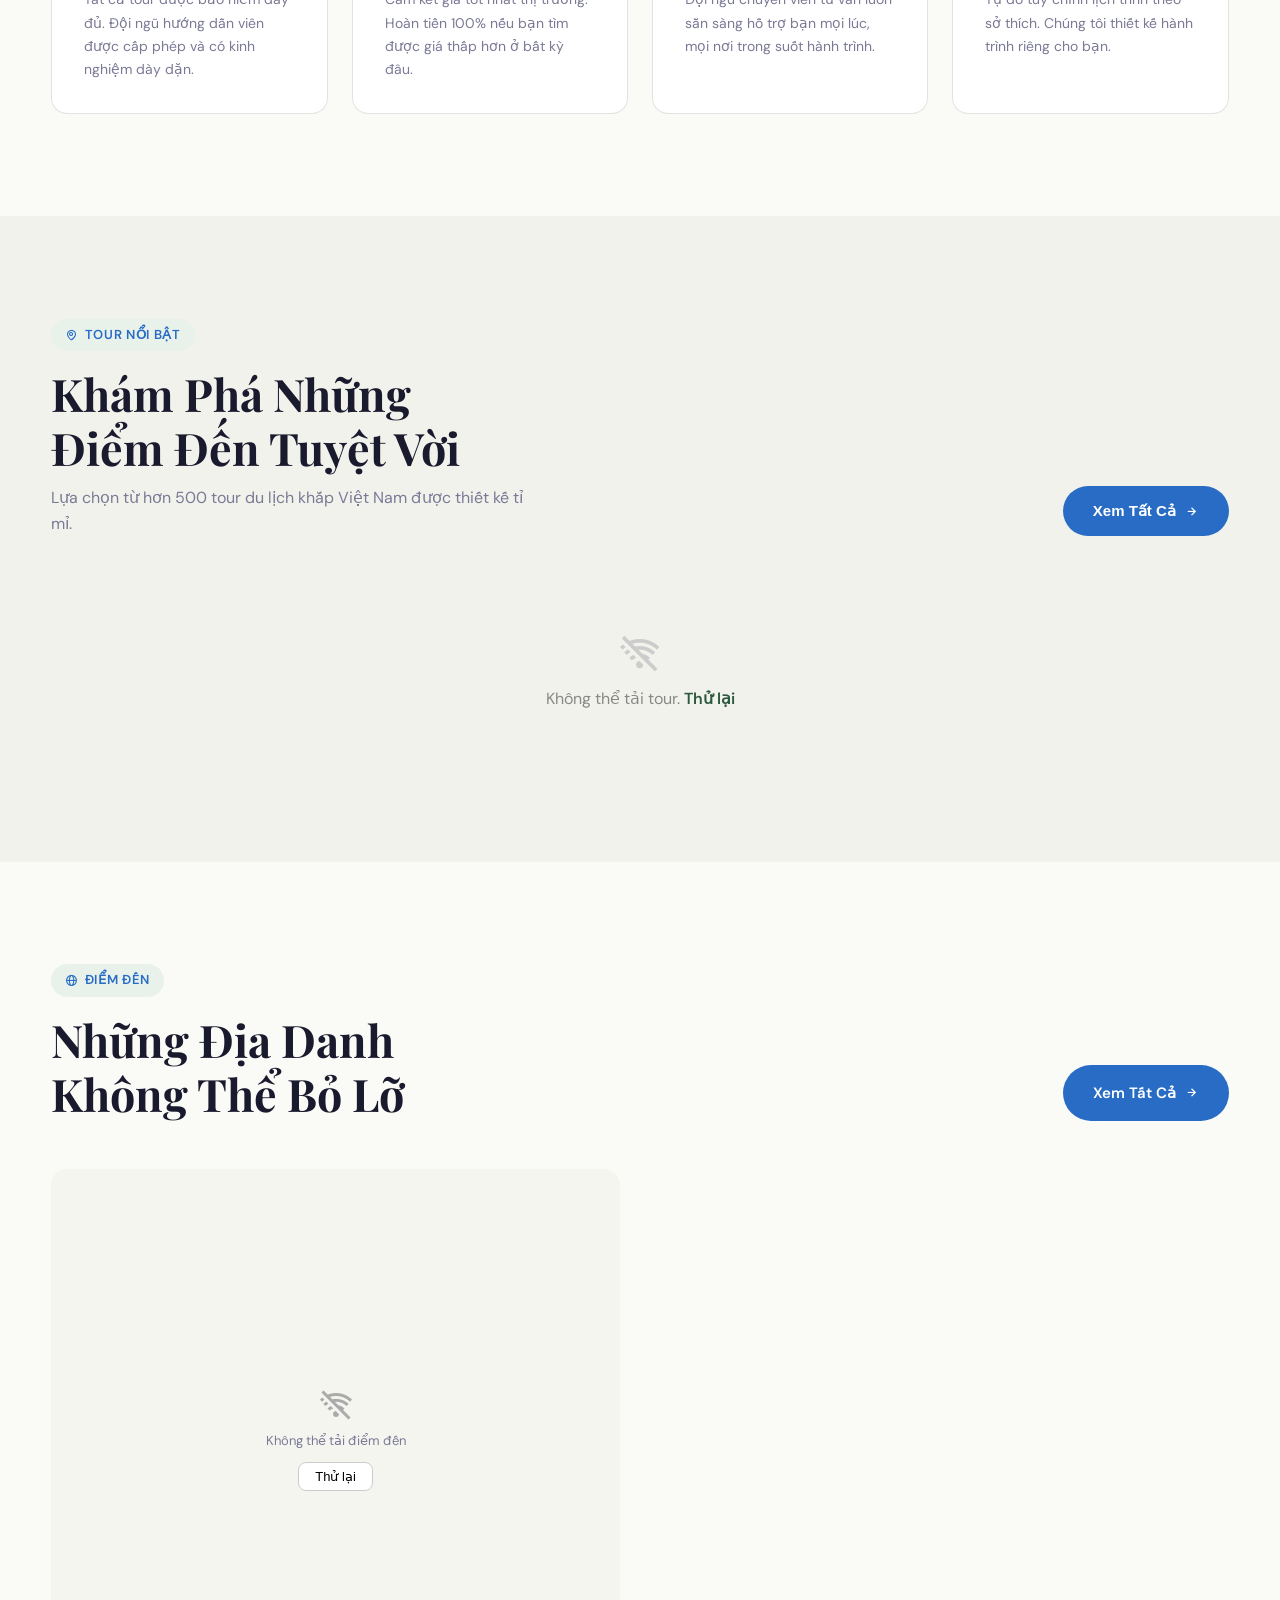
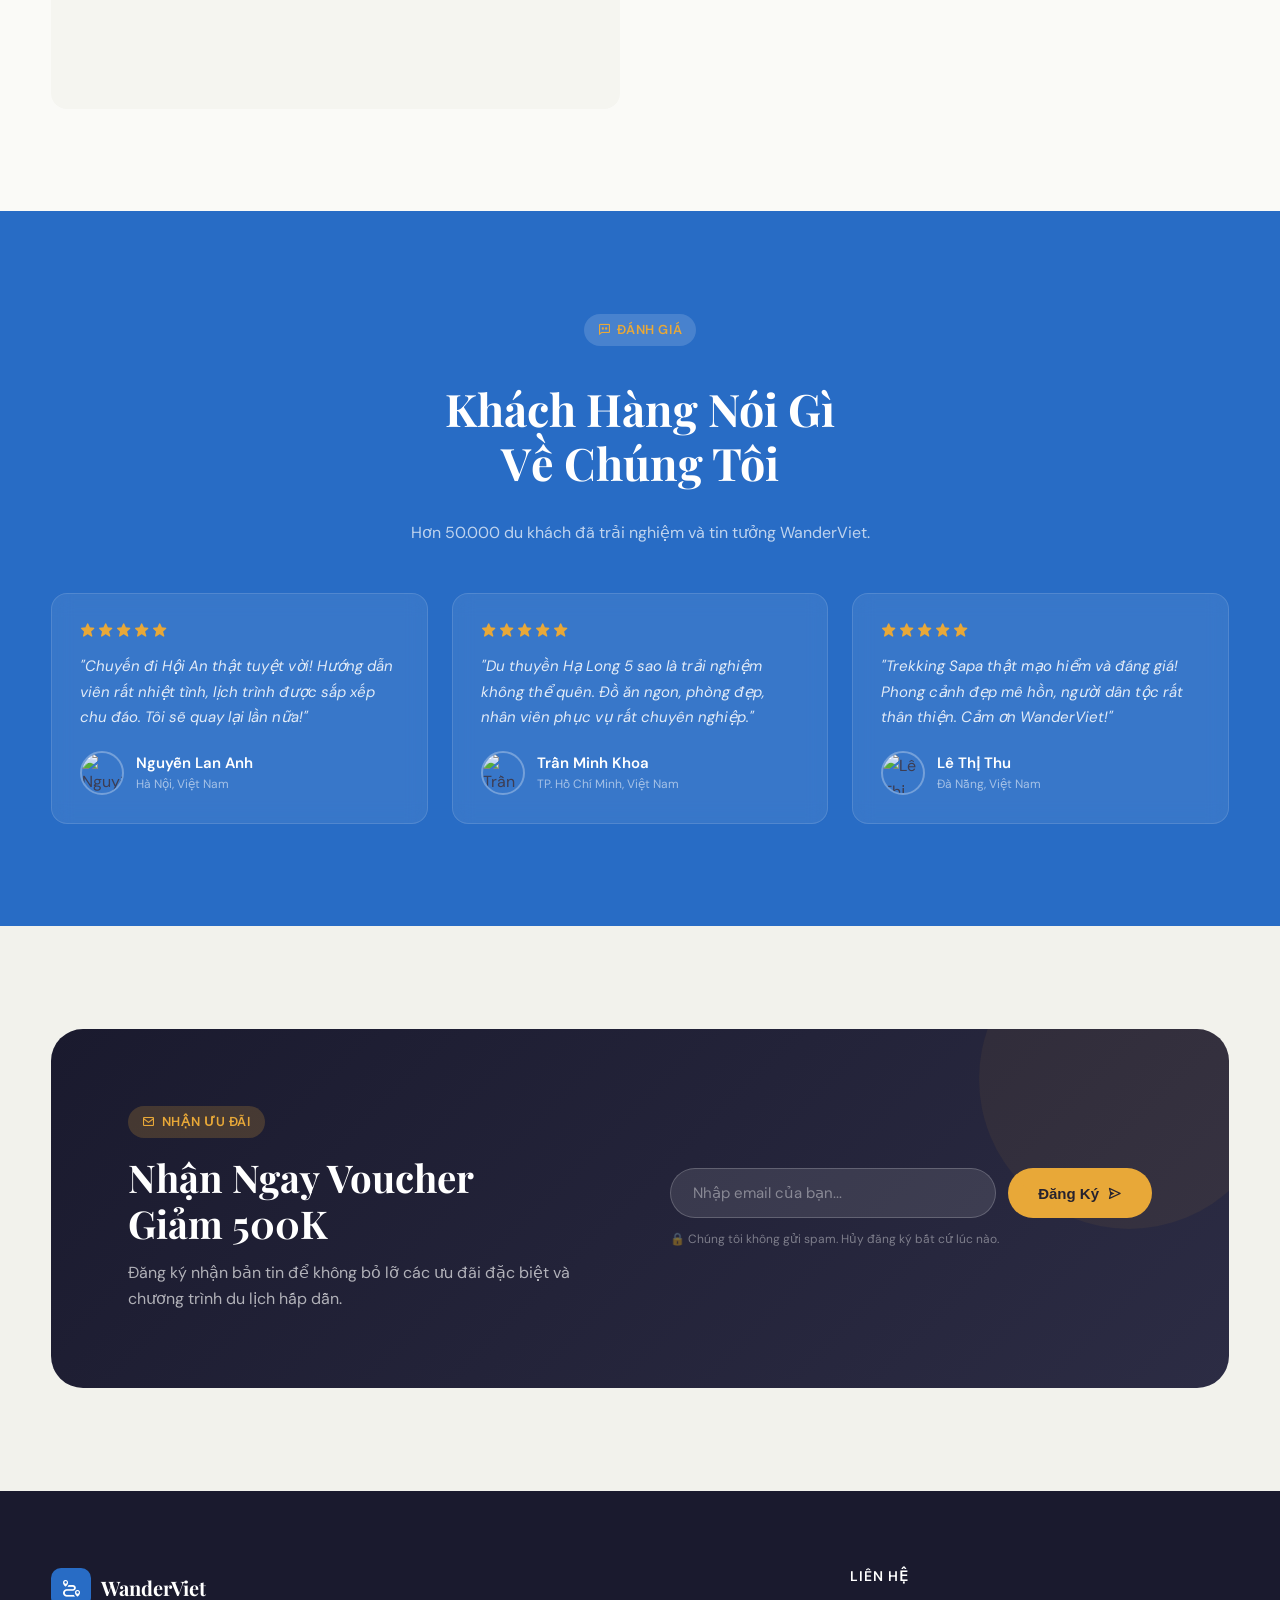
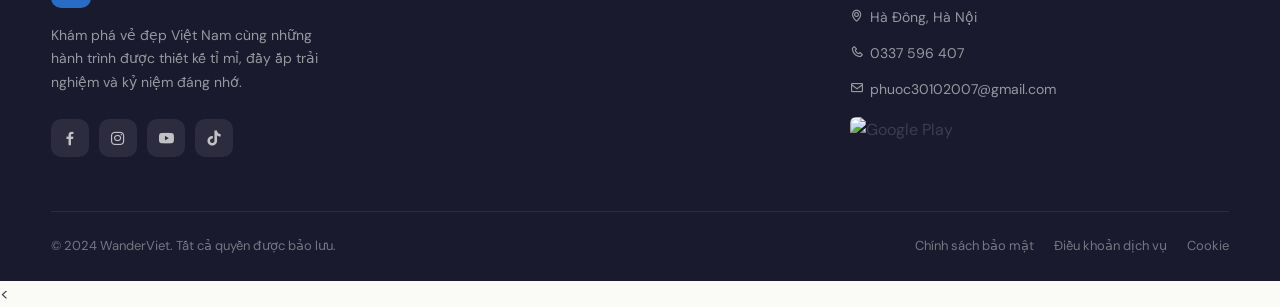
==== commit 3498a833: "Update" ====
--- a/index.html
+++ b/index.html
@@ -1050,11 +1050,13 @@
     #chat-fab {
         position: fixed; bottom: 24px; right: 24px;
         width: 44px; height: 44px; border-radius: 50%;
-        background: var(--primary, #2D5A3D); border: none; color: #fff;
+        background: #2D5A3D; border: none; color: #fff;
         font-size: 22px; cursor: pointer;
         display: flex; align-items: center; justify-content: center;
         box-shadow: 0 4px 16px rgba(45,90,61,0.4);
-        z-index: 989;
+        /* Cao hơn navbar(1000), mobile-menu(1100), hero overflow */
+        z-index: 1200;
+        pointer-events: auto;   /* đảm bảo nhận click dù hero có overflow:hidden */
         transition: bottom 0.3s ease, transform 0.2s, background 0.2s;
     }
     /* Khi scroll-top hien, day chat-fab len tren */
@@ -1077,7 +1079,8 @@
         box-shadow: 0 12px 48px rgba(0,0,0,0.18);
         display: none;
         flex-direction: column;
-        z-index: 990;
+        /* Cao hơn navbar(1000), dưới modal(3000) */
+        z-index: 1150;
         overflow: hidden;
         animation: chatPop 0.25s cubic-bezier(0.34,1.56,0.64,1);
     }
